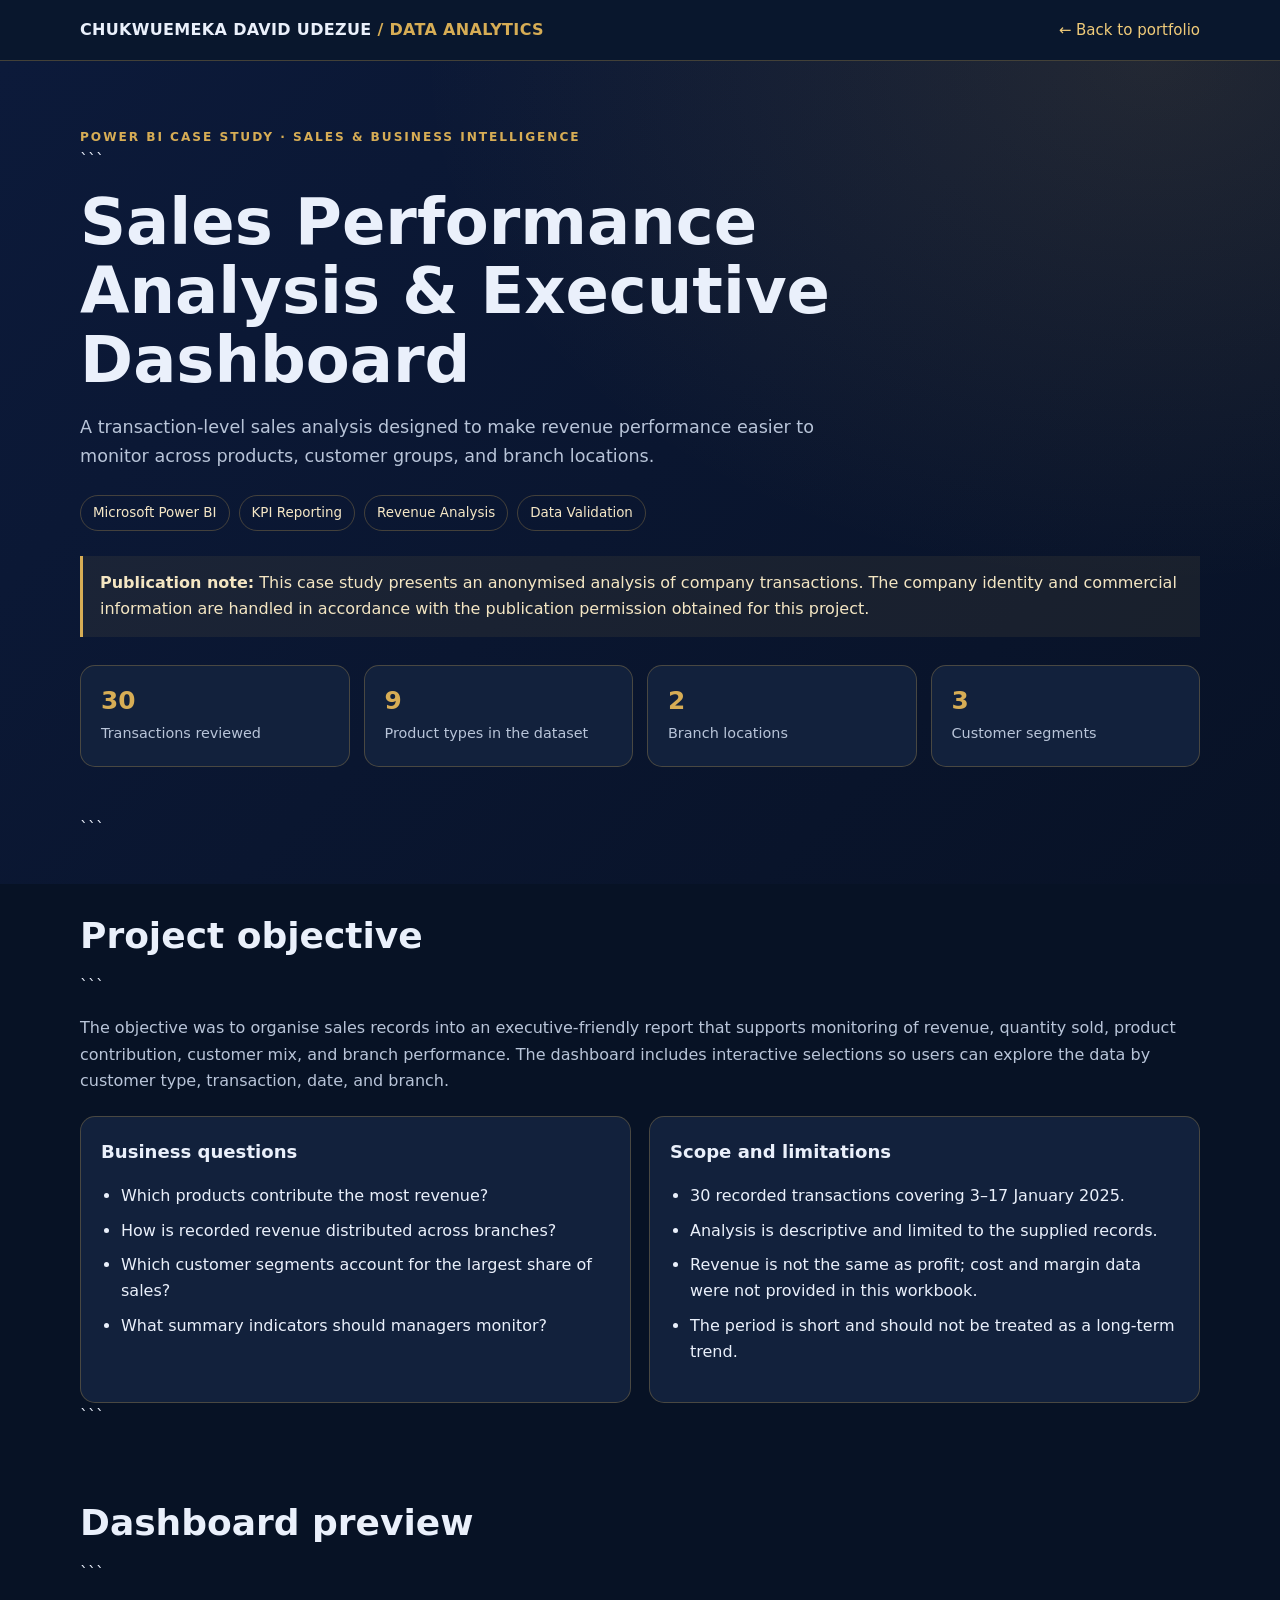
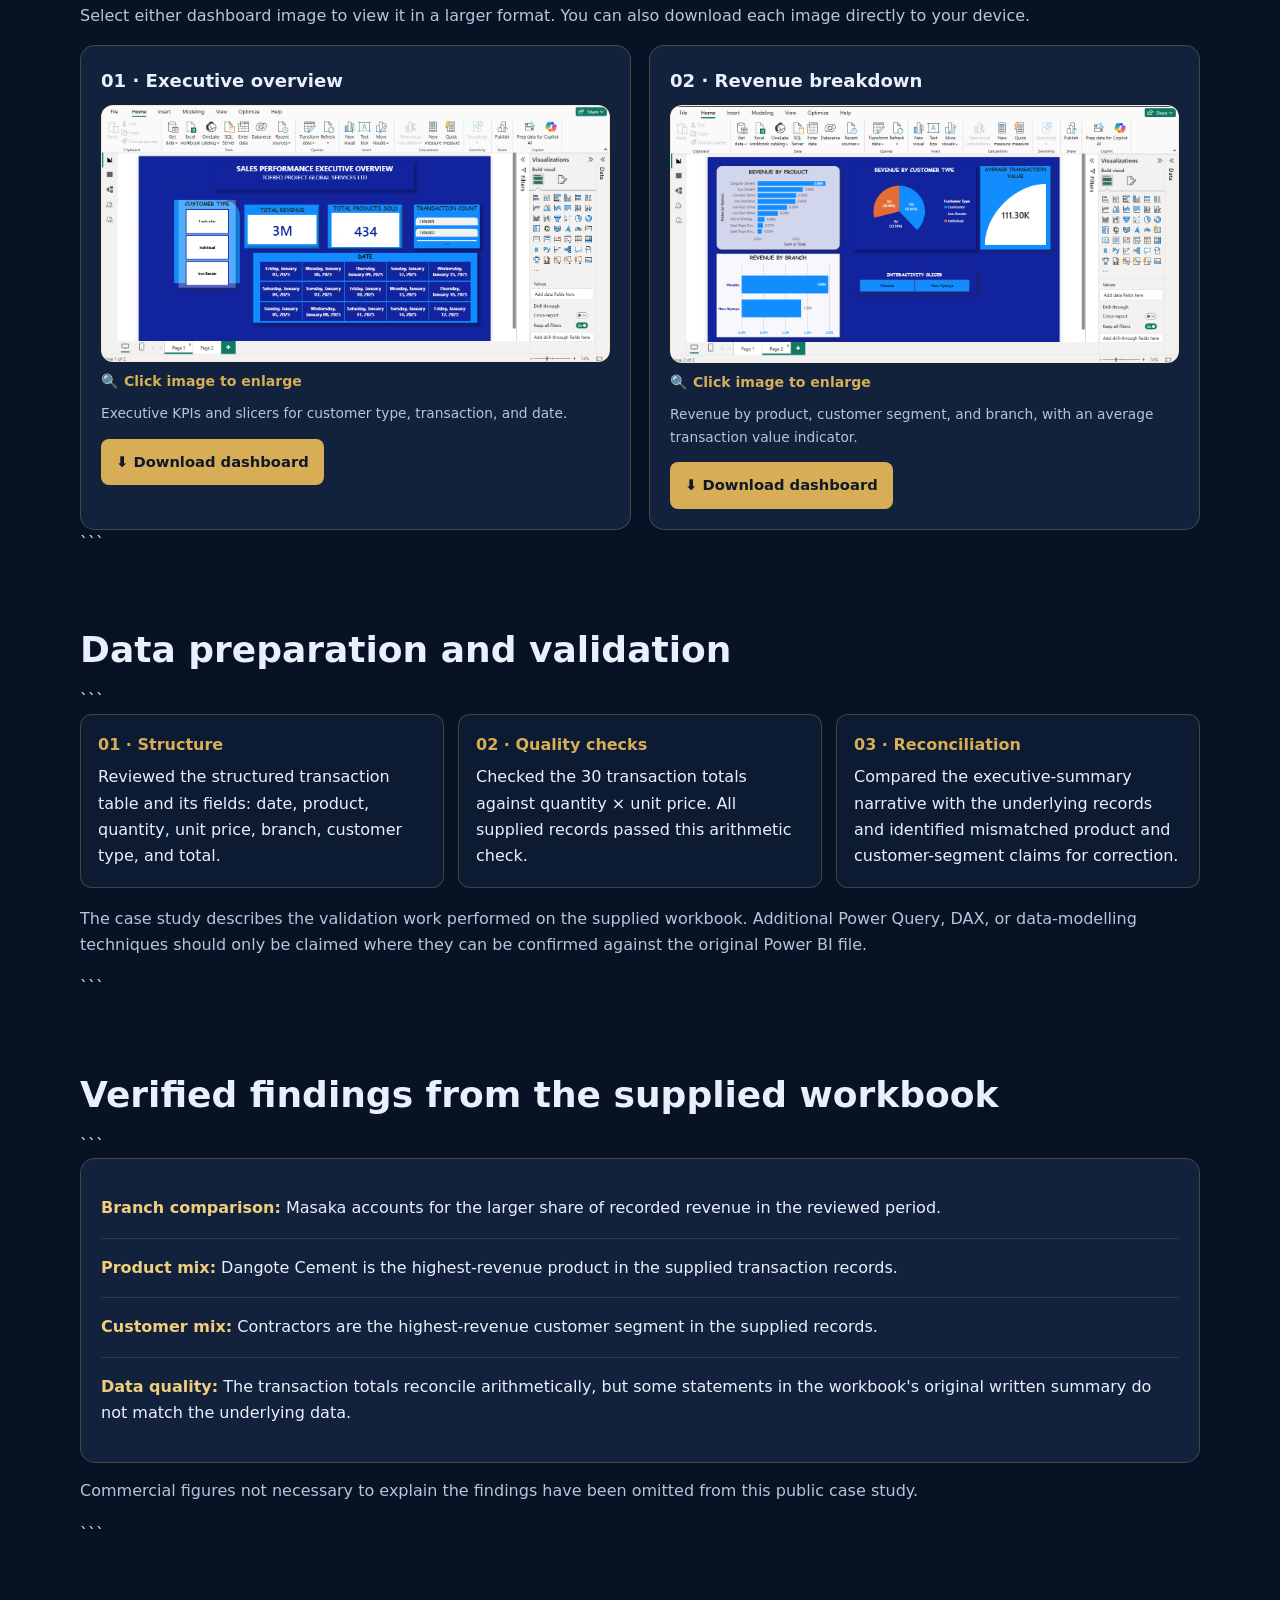
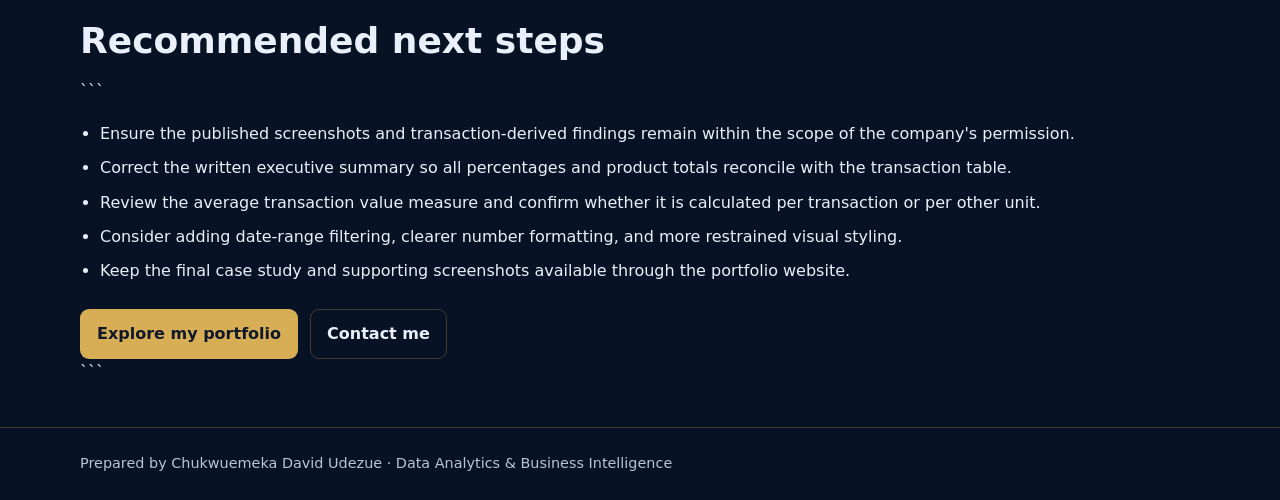
==== projects/sales-performance.html @ f8460e19 "Add dashboard zoom and download functionality" ====
<!doctype html>

<html lang="en">
<head>
<meta charset="utf-8">
<meta name="viewport" content="width=device-width, initial-scale=1">
<meta name="description" content="A Power BI sales performance analysis case study covering revenue, product mix, branch performance, customer segments, and data validation.">
<title>Sales Performance Analysis | Chukwuemeka David Udezue</title>

<style>
:root {
  --navy: #0c1a3a;
  --navy2: #12264b;
  --brown: #602702;
  --gold: #d7ad55;
  --ink: #eaf0fb;
  --muted: #b8c4d8;
  --panel: #12213c;
  --line: rgba(215,173,85,.28);
  --page: #071225;
}

* {
  box-sizing: border-box;
}

html {
  scroll-behavior: smooth;
}

body {
  margin: 0;
  background: var(--page);
  color: var(--ink);
  font: 16px/1.65 system-ui,-apple-system,Segoe UI,Roboto,Arial,sans-serif;
}

body.lightbox-open {
  overflow: hidden;
}

a {
  color: #f0cb79;
}

a:focus-visible,
button:focus-visible {
  outline: 3px solid #f0cb79;
  outline-offset: 3px;
}

button {
  font: inherit;
}

.wrap {
  width: min(1120px,92%);
  margin: auto;
}

.topbar {
  border-bottom: 1px solid var(--line);
  background: #09172d;
}

.topbar .wrap {
  display: flex;
  justify-content: space-between;
  align-items: center;
  gap: 18px;
  padding: 17px 0;
}

.brand {
  font-weight: 800;
  letter-spacing: .02em;
}

.back {
  font-size: .94rem;
  text-decoration: none;
}

.hero {
  padding: 66px 0 42px;
  background:
    radial-gradient(ellipse at 90% 0%,rgba(215,173,85,.12),transparent 45%),
    linear-gradient(135deg,#0c1a3a,#081226);
}

.eyebrow {
  text-transform: uppercase;
  letter-spacing: .16em;
  font-size: .76rem;
  color: var(--gold);
  font-weight: 800;
}

.hero h1 {
  font-size: clamp(2.1rem,5vw,4.1rem);
  line-height: 1.08;
  max-width: 850px;
  margin: 14px 0;
}

.lead {
  max-width: 790px;
  color: var(--muted);
  font-size: 1.1rem;
}

.tags {
  display: flex;
  flex-wrap: wrap;
  gap: 9px;
  margin: 24px 0;
}

.tag {
  border: 1px solid var(--line);
  border-radius: 999px;
  padding: 6px 12px;
  color: #f5e7c6;
  font-size: .84rem;
}

.notice {
  margin-top: 25px;
  padding: 14px 17px;
  border-left: 3px solid var(--gold);
  background: rgba(215,173,85,.08);
  color: #f4e6c3;
}

.metrics {
  display: grid;
  grid-template-columns: repeat(4,minmax(0,1fr));
  gap: 14px;
  margin: 28px 0 48px;
}

.metric,
.panel {
  background: var(--panel);
  border: 1px solid var(--line);
  border-radius: 15px;
  padding: 20px;
}

.metric strong {
  display: block;
  font-size: 1.55rem;
  color: var(--gold);
  line-height: 1.2;
}

.metric span {
  display: block;
  color: var(--muted);
  font-size: .9rem;
  margin-top: 7px;
}

section {
  padding: 30px 0 42px;
}

h2 {
  font-size: clamp(1.55rem,3vw,2.25rem);
  line-height: 1.2;
  margin: 0 0 16px;
}

h3 {
  margin: 0 0 9px;
  font-size: 1.13rem;
}

.muted {
  color: var(--muted);
}

.grid2 {
  display: grid;
  grid-template-columns: 1fr 1fr;
  gap: 18px;
}

.bullet {
  padding-left: 20px;
}

.bullet li {
  margin: 8px 0;
}

.shot {
  width: 100%;
  height: auto;
  display: block;
  border-radius: 12px;
  border: 1px solid var(--line);
  background: #fff;
}

.caption {
  font-size: .86rem;
  color: var(--muted);
  margin: 9px 0 0;
}

.finding {
  padding: 16px 0;
  border-bottom: 1px solid rgba(255,255,255,.1);
}

.finding:last-child {
  border-bottom: 0;
}

.finding strong {
  color: #f1ce7b;
}

.process {
  display: grid;
  grid-template-columns: repeat(3,1fr);
  gap: 14px;
}

.step {
  padding: 17px;
  border: 1px solid var(--line);
  border-radius: 12px;
  background: rgba(18,33,60,.6);
}

.step b {
  color: var(--gold);
  display: block;
  margin-bottom: 6px;
}

footer {
  border-top: 1px solid var(--line);
  padding: 24px 0;
  color: var(--muted);
  font-size: .9rem;
}

.actions {
  display: flex;
  flex-wrap: wrap;
  gap: 12px;
  margin-top: 24px;
}

.btn {
  display: inline-block;
  border-radius: 9px;
  padding: 11px 16px;
  text-decoration: none;
  font-weight: 750;
  background: var(--gold);
  color: #10192a;
  border: 1px solid transparent;
  cursor: pointer;
}

.btn.secondary {
  background: transparent;
  border: 1px solid var(--line);
  color: var(--ink);
}

/* Dashboard image interaction */
.image-open {
  display: block;
  position: relative;
  width: 100%;
  padding: 0;
  margin: 0;
  border: 0;
  border-radius: 12px;
  background: transparent;
  cursor: zoom-in;
  text-align: left;
}

.image-open .shot {
  transition: transform .2s ease, border-color .2s ease;
}

.image-open:hover .shot {
  border-color: var(--gold);
}

.zoom-hint {
  display: block;
  margin-top: 8px;
  color: var(--gold);
  font-size: .88rem;
  font-weight: 700;
}

.image-actions {
  display: flex;
  flex-wrap: wrap;
  gap: 10px;
  margin-top: 14px;
}

.download-btn {
  display: inline-flex;
  align-items: center;
  justify-content: center;
  gap: 8px;
  padding: 10px 14px;
  border-radius: 8px;
  background: var(--gold);
  color: #10192a;
  text-decoration: none;
  font-weight: 750;
  font-size: .92rem;
  border: 1px solid transparent;
}

.download-btn:hover,
.btn:hover {
  filter: brightness(1.08);
}

.download-btn.secondary {
  background: transparent;
  color: var(--ink);
  border-color: var(--line);
}

/* Enlarged image viewer */
.lightbox {
  display: none;
  position: fixed;
  inset: 0;
  z-index: 9999;
  padding: 24px;
  background: rgba(2,7,18,.96);
  align-items: center;
  justify-content: center;
}

.lightbox.is-open {
  display: flex;
}

.lightbox-content {
  display: flex;
  flex-direction: column;
  align-items: center;
  gap: 14px;
  width: 100%;
  height: 100%;
  min-height: 0;
}

.lightbox-toolbar {
  display: flex;
  justify-content: space-between;
  align-items: center;
  gap: 12px;
  width: min(1200px,100%);
  flex-wrap: wrap;
}

.lightbox-title {
  color: var(--ink);
  font-size: .95rem;
  font-weight: 700;
}

.lightbox-controls {
  display: flex;
  flex-wrap: wrap;
  gap: 10px;
}

.lightbox-close {
  display: inline-flex;
  align-items: center;
  justify-content: center;
  min-width: 44px;
  min-height: 44px;
  padding: 8px 14px;
  border: 1px solid rgba(255,255,255,.3);
  border-radius: 8px;
  background: #182644;
  color: #fff;
  font-size: 1rem;
  font-weight: 750;
  cursor: pointer;
}

.lightbox-image-wrap {
  flex: 1;
  display: flex;
  align-items: center;
  justify-content: center;
  width: 100%;
  min-height: 0;
  overflow: auto;
}

.lightbox-image {
  display: block;
  max-width: 100%;
  max-height: 100%;
  width: auto;
  height: auto;
  object-fit: contain;
  border-radius: 5px;
  background: #fff;
}

.lightbox-note {
  color: var(--muted);
  font-size: .84rem;
  text-align: center;
  margin: 0;
}

@media(max-width:760px) {
  .metrics {
    grid-template-columns: repeat(2,minmax(0,1fr));
  }

  .grid2,
  .process {
    grid-template-columns: 1fr;
  }

  .hero {
    padding-top: 45px;
  }

  .topbar .wrap {
    align-items: flex-start;
    flex-direction: column;
  }

  .lightbox {
    padding: 12px;
  }

  .lightbox-toolbar {
    align-items: flex-start;
  }

  .lightbox-image {
    max-width: 100%;
    max-height: 100%;
  }
}

@media(max-width:380px) {
  .metrics {
    grid-template-columns: 1fr;
  }

  .image-actions,
  .lightbox-controls {
    width: 100%;
  }

  .download-btn {
    flex: 1;
  }
}
</style>

</head>

<body>

<header class="topbar">
  <div class="wrap">
    <div class="brand">
      CHUKWUEMEKA DAVID UDEZUE
      <span style="color:var(--gold)">/ DATA ANALYTICS</span>
    </div>
    <a class="back" href="../index.html">← Back to portfolio</a>
  </div>
</header>

<main>

<section class="hero">
  <div class="wrap">
    <div class="eyebrow">Power BI Case Study · Sales &amp; Business Intelligence</div>

```
<h1>Sales Performance Analysis &amp; Executive Dashboard</h1>

<p class="lead">
  A transaction-level sales analysis designed to make revenue performance
  easier to monitor across products, customer groups, and branch locations.
</p>

<div class="tags">
  <span class="tag">Microsoft Power BI</span>
  <span class="tag">KPI Reporting</span>
  <span class="tag">Revenue Analysis</span>
  <span class="tag">Data Validation</span>
</div>

<div class="notice">
  <strong>Publication note:</strong> This case study presents an anonymised
  analysis of company transactions. The company identity and commercial
  information are handled in accordance with the publication permission
  obtained for this project.
</div>

<div class="metrics">
  <div class="metric">
    <strong>30</strong>
    <span>Transactions reviewed</span>
  </div>
  <div class="metric">
    <strong>9</strong>
    <span>Product types in the dataset</span>
  </div>
  <div class="metric">
    <strong>2</strong>
    <span>Branch locations</span>
  </div>
  <div class="metric">
    <strong>3</strong>
    <span>Customer segments</span>
  </div>
</div>
```

  </div>
</section>

<section>
  <div class="wrap">
    <h2>Project objective</h2>

```
<p class="muted">
  The objective was to organise sales records into an executive-friendly
  report that supports monitoring of revenue, quantity sold, product
  contribution, customer mix, and branch performance. The dashboard
  includes interactive selections so users can explore the data by
  customer type, transaction, date, and branch.
</p>

<div class="grid2" style="margin-top:22px">
  <article class="panel">
    <h3>Business questions</h3>
    <ul class="bullet">
      <li>Which products contribute the most revenue?</li>
      <li>How is recorded revenue distributed across branches?</li>
      <li>Which customer segments account for the largest share of sales?</li>
      <li>What summary indicators should managers monitor?</li>
    </ul>
  </article>

  <article class="panel">
    <h3>Scope and limitations</h3>
    <ul class="bullet">
      <li>30 recorded transactions covering 3–17 January 2025.</li>
      <li>Analysis is descriptive and limited to the supplied records.</li>
      <li>Revenue is not the same as profit; cost and margin data were not provided in this workbook.</li>
      <li>The period is short and should not be treated as a long-term trend.</li>
    </ul>
  </article>
</div>
```

  </div>
</section>

<section>
  <div class="wrap">
    <h2>Dashboard preview</h2>

```
<p class="muted">
  Select either dashboard image to view it in a larger format.
  You can also download each image directly to your device.
</p>

<div class="grid2">

  <article class="panel">
    <h3>01 · Executive overview</h3>

    <button
      class="image-open"
      type="button"
      data-image="../assets/images/Tofred-Dashboard-Page1-Complete.png"
      data-title="Executive overview dashboard"
      aria-label="Enlarge the executive overview dashboard image"
      aria-haspopup="dialog"
    >
      <img
        class="shot"
        src="../assets/images/Tofred-Dashboard-Page1-Complete.png"
        alt="Sales performance executive dashboard showing key performance indicators and transaction filters"
        loading="lazy"
      >
      <span class="zoom-hint">🔍 Click image to enlarge</span>
    </button>

    <p class="caption">
      Executive KPIs and slicers for customer type, transaction, and date.
    </p>

    <div class="image-actions">
      <a
        class="download-btn"
        href="../assets/images/Tofred-Dashboard-Page1-Complete.png"
        download="Tofred-Dashboard-Page1-Complete.png"
      >⬇ Download dashboard</a>
    </div>
  </article>

  <article class="panel">
    <h3>02 · Revenue breakdown</h3>

    <button
      class="image-open"
      type="button"
      data-image="../assets/images/Tofred-Dashboard-Page2-Charts%20%281%29.png"
      data-title="Revenue breakdown dashboard"
      aria-label="Enlarge the revenue breakdown dashboard image"
      aria-haspopup="dialog"
    >
      <img
        class="shot"
        src="../assets/images/Tofred-Dashboard-Page2-Charts%20%281%29.png"
        alt="Sales revenue analysis dashboard showing product, customer segment, transaction value, and branch breakdowns"
        loading="lazy"
      >
      <span class="zoom-hint">🔍 Click image to enlarge</span>
    </button>

    <p class="caption">
      Revenue by product, customer segment, and branch, with an average
      transaction value indicator.
    </p>

    <div class="image-actions">
      <a
        class="download-btn"
        href="../assets/images/Tofred-Dashboard-Page2-Charts%20%281%29.png"
        download="Tofred-Dashboard-Page2-Charts.png"
      >⬇ Download dashboard</a>
    </div>
  </article>

</div>
```

  </div>
</section>

<section>
  <div class="wrap">
    <h2>Data preparation and validation</h2>

```
<div class="process">
  <div class="step">
    <b>01 · Structure</b>
    Reviewed the structured transaction table and its fields: date,
    product, quantity, unit price, branch, customer type, and total.
  </div>

  <div class="step">
    <b>02 · Quality checks</b>
    Checked the 30 transaction totals against quantity × unit price.
    All supplied records passed this arithmetic check.
  </div>

  <div class="step">
    <b>03 · Reconciliation</b>
    Compared the executive-summary narrative with the underlying records
    and identified mismatched product and customer-segment claims for correction.
  </div>
</div>

<p class="muted" style="margin-top:18px">
  The case study describes the validation work performed on the supplied
  workbook. Additional Power Query, DAX, or data-modelling techniques
  should only be claimed where they can be confirmed against the original
  Power BI file.
</p>
```

  </div>
</section>

<section>
  <div class="wrap">
    <h2>Verified findings from the supplied workbook</h2>

```
<div class="panel">
  <div class="finding">
    <strong>Branch comparison:</strong> Masaka accounts for the larger
    share of recorded revenue in the reviewed period.
  </div>

  <div class="finding">
    <strong>Product mix:</strong> Dangote Cement is the highest-revenue
    product in the supplied transaction records.
  </div>

  <div class="finding">
    <strong>Customer mix:</strong> Contractors are the highest-revenue
    customer segment in the supplied records.
  </div>

  <div class="finding">
    <strong>Data quality:</strong> The transaction totals reconcile
    arithmetically, but some statements in the workbook's original
    written summary do not match the underlying data.
  </div>
</div>

<p class="muted" style="margin-top:15px">
  Commercial figures not necessary to explain the findings have been
  omitted from this public case study.
</p>
```

  </div>
</section>

<section>
  <div class="wrap">
    <h2>Recommended next steps</h2>

```
<ul class="bullet">
  <li>Ensure the published screenshots and transaction-derived findings remain within the scope of the company's permission.</li>
  <li>Correct the written executive summary so all percentages and product totals reconcile with the transaction table.</li>
  <li>Review the average transaction value measure and confirm whether it is calculated per transaction or per other unit.</li>
  <li>Consider adding date-range filtering, clearer number formatting, and more restrained visual styling.</li>
  <li>Keep the final case study and supporting screenshots available through the portfolio website.</li>
</ul>

<div class="actions">
  <a class="btn" href="../index.html#portfolio-view">Explore my portfolio</a>
  <a class="btn secondary" href="../index.html#contact-view">Contact me</a>
</div>
```

  </div>
</section>

</main>

<footer>
  <div class="wrap">
    Prepared by Chukwuemeka David Udezue · Data Analytics &amp; Business Intelligence
  </div>
</footer>

<!-- Enlarged dashboard viewer -->

<div
  class="lightbox"
  id="dashboardLightbox"
  role="dialog"
  aria-modal="true"
  aria-label="Enlarged dashboard image viewer"
  aria-hidden="true"
>
  <div class="lightbox-content">

```
<div class="lightbox-toolbar">
  <span class="lightbox-title" id="lightboxTitle">Dashboard preview</span>

  <div class="lightbox-controls">
    <a
      class="download-btn"
      id="lightboxDownload"
      href="#"
      download
    >⬇ Download image</a>

    <button
      class="lightbox-close"
      id="lightboxClose"
      type="button"
      aria-label="Close enlarged image"
    >✕ Close</button>
  </div>
</div>

<div class="lightbox-image-wrap">
  <img
    class="lightbox-image"
    id="lightboxImage"
    src=""
    alt=""
  >
</div>

<p class="lightbox-note">
  Press Esc or select Close to return to the project page.
</p>
```

  </div>
</div>

<script>
(function () {
  const lightbox = document.getElementById("dashboardLightbox");
  const lightboxImage = document.getElementById("lightboxImage");
  const lightboxTitle = document.getElementById("lightboxTitle");
  const lightboxDownload = document.getElementById("lightboxDownload");
  const closeButton = document.getElementById("lightboxClose");
  const imageButtons = document.querySelectorAll(".image-open");

  let previouslyFocusedElement = null;

  function openLightbox(button) {
    const imagePath = button.dataset.image;
    const imageTitle = button.dataset.title;
    const previewImage = button.querySelector("img");

    previouslyFocusedElement = document.activeElement;

    lightboxImage.src = imagePath;
    lightboxImage.alt = previewImage ? previewImage.alt : imageTitle;
    lightboxTitle.textContent = imageTitle;

    lightboxDownload.href = imagePath;

    if (imagePath.includes("Page1-Complete")) {
      lightboxDownload.download = "Tofred-Dashboard-Page1-Complete.png";
    } else {
      lightboxDownload.download = "Tofred-Dashboard-Page2-Charts.png";
    }

    lightbox.classList.add("is-open");
    lightbox.setAttribute("aria-hidden", "false");
    document.body.classList.add("lightbox-open");

    closeButton.focus();
  }

  function closeLightbox() {
    lightbox.classList.remove("is-open");
    lightbox.setAttribute("aria-hidden", "true");
    document.body.classList.remove("lightbox-open");

    lightboxImage.src = "";
    lightboxImage.alt = "";

    if (previouslyFocusedElement) {
      previouslyFocusedElement.focus();
    }
  }

  imageButtons.forEach(function (button) {
    button.addEventListener("click", function () {
      openLightbox(button);
    });
  });

  closeButton.addEventListener("click", closeLightbox);

  lightbox.addEventListener("click", function (event) {
    if (event.target === lightbox) {
      closeLightbox();
    }
  });

  document.addEventListener("keydown", function (event) {
    if (
      event.key === "Escape" &&
      lightbox.classList.contains("is-open")
    ) {
      closeLightbox();
    }
  });
})();
</script>

</body>
</html>
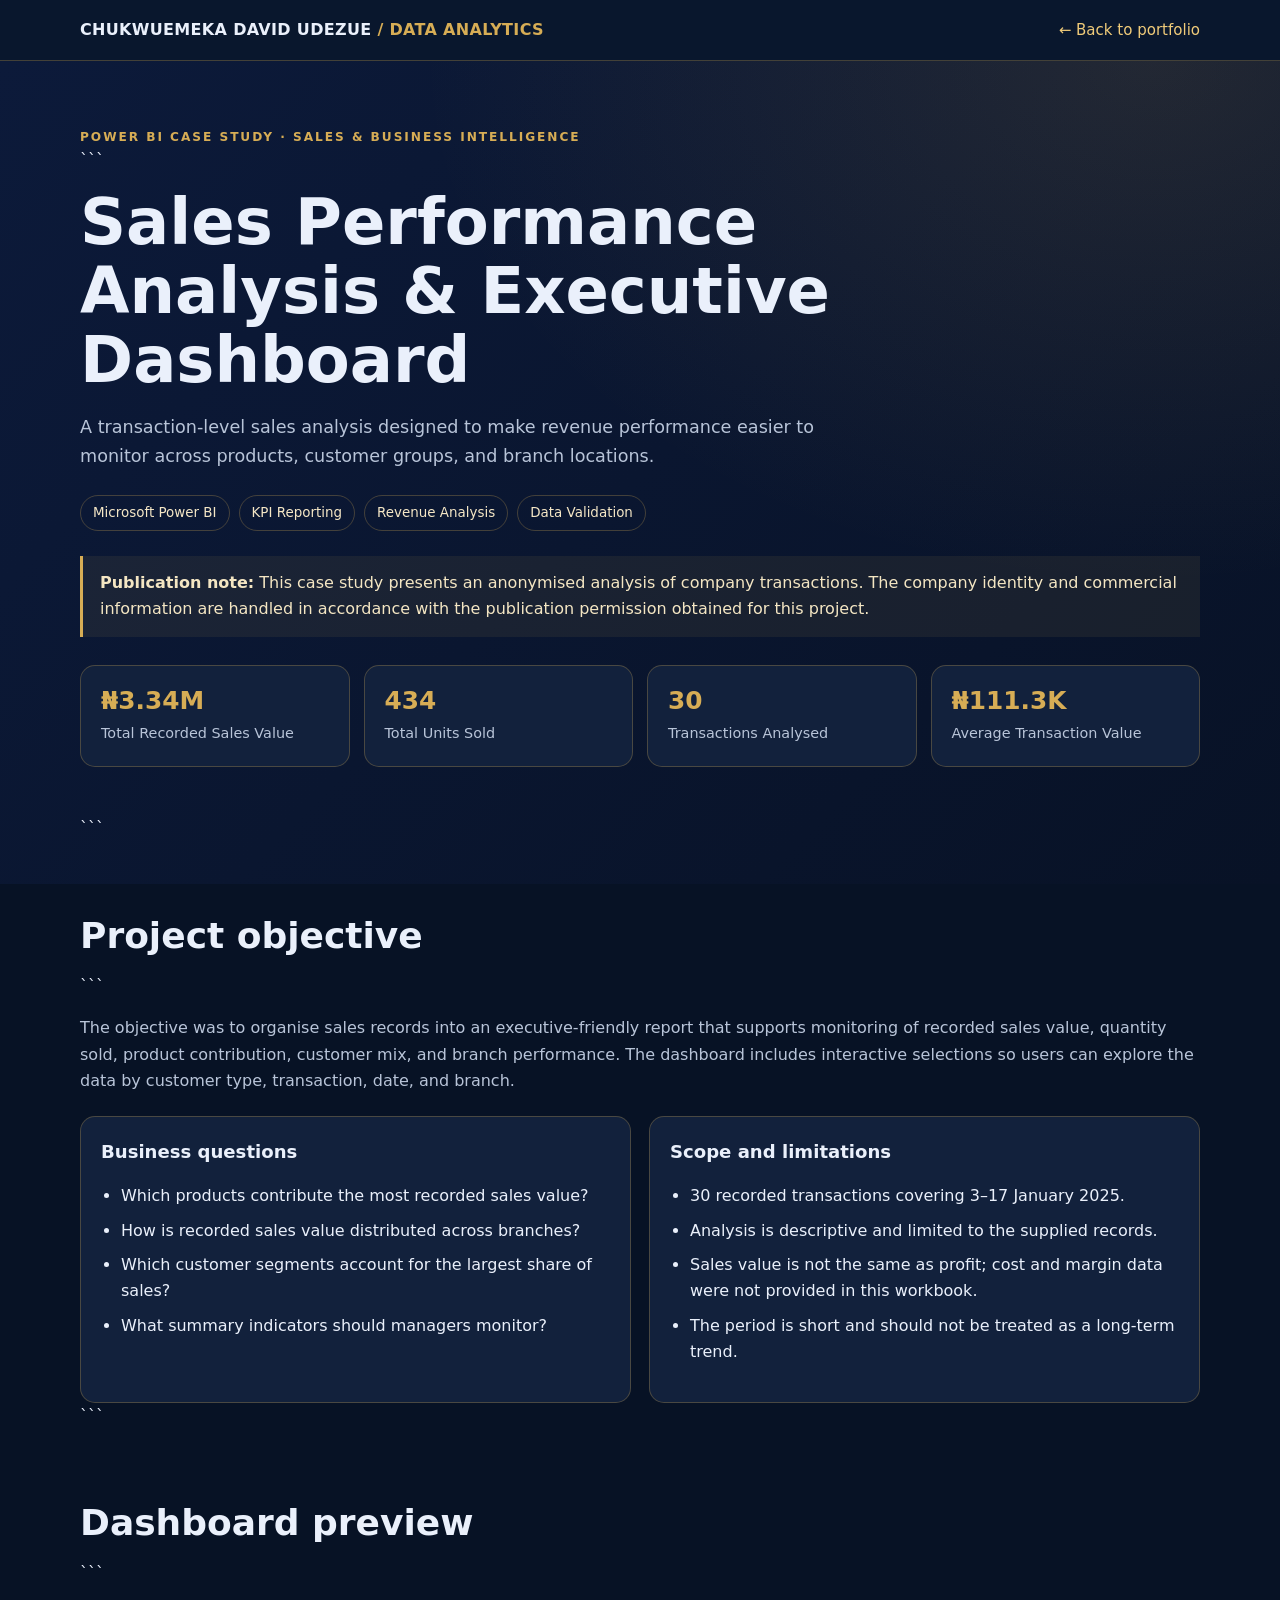
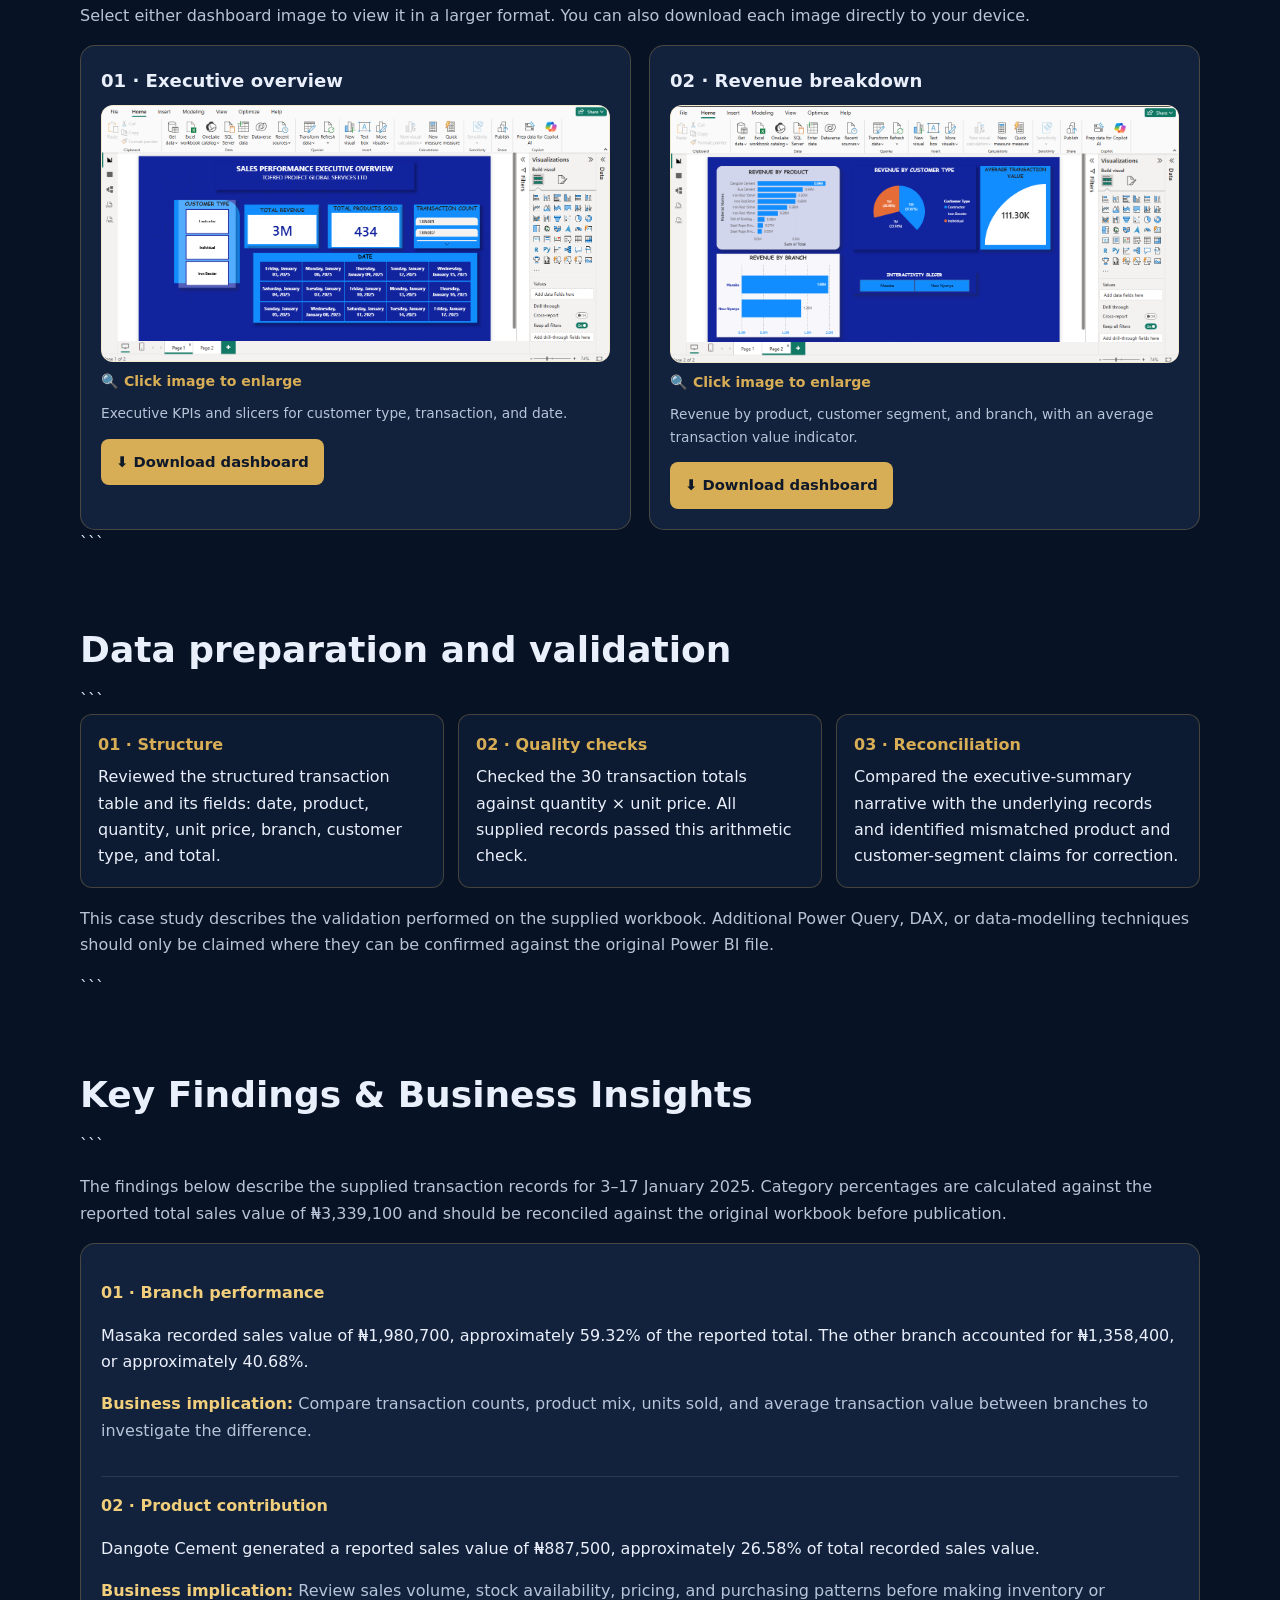
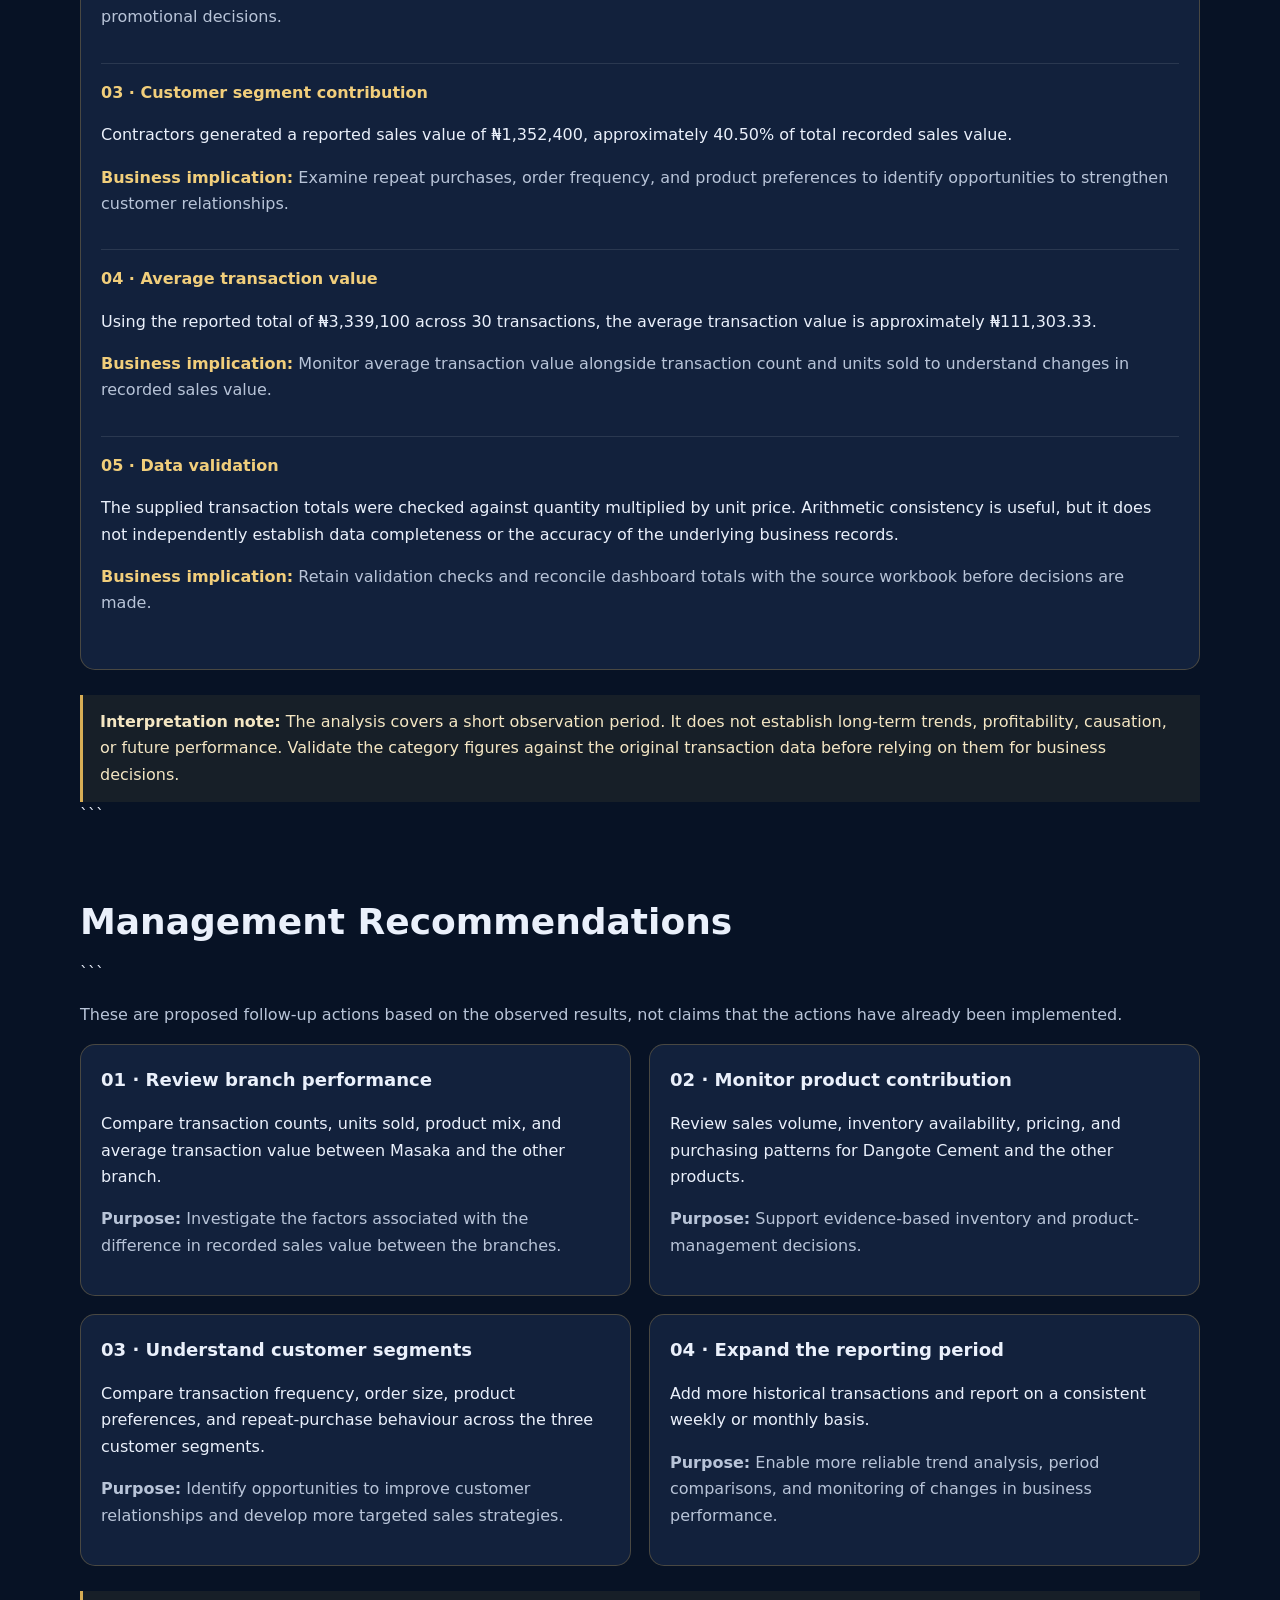
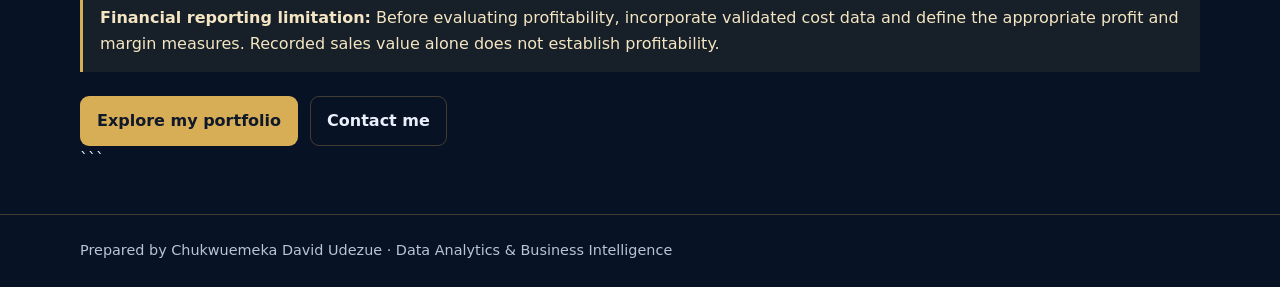
==== commit d63318d9: "Improve sales analytics case study" ====
--- a/projects/sales-performance.html
+++ b/projects/sales-performance.html
@@ -20,13 +20,9 @@
   --page: #071225;
 }
 
-* {
-  box-sizing: border-box;
-}
-
-html {
-  scroll-behavior: smooth;
-}
+* { box-sizing: border-box; }
+
+html { scroll-behavior: smooth; }
 
 body {
   margin: 0;
@@ -35,13 +31,9 @@
   font: 16px/1.65 system-ui,-apple-system,Segoe UI,Roboto,Arial,sans-serif;
 }
 
-body.lightbox-open {
-  overflow: hidden;
-}
-
-a {
-  color: #f0cb79;
-}
+body.lightbox-open { overflow: hidden; }
+
+a { color: #f0cb79; }
 
 a:focus-visible,
 button:focus-visible {
@@ -49,9 +41,7 @@
   outline-offset: 3px;
 }
 
-button {
-  font: inherit;
-}
+button { font: inherit; }
 
 .wrap {
   width: min(1120px,92%);
@@ -161,9 +151,7 @@
   margin-top: 7px;
 }
 
-section {
-  padding: 30px 0 42px;
-}
+section { padding: 30px 0 42px; }
 
 h2 {
   font-size: clamp(1.55rem,3vw,2.25rem);
@@ -176,9 +164,7 @@
   font-size: 1.13rem;
 }
 
-.muted {
-  color: var(--muted);
-}
+.muted { color: var(--muted); }
 
 .grid2 {
   display: grid;
@@ -186,13 +172,9 @@
   gap: 18px;
 }
 
-.bullet {
-  padding-left: 20px;
-}
-
-.bullet li {
-  margin: 8px 0;
-}
+.bullet { padding-left: 20px; }
+
+.bullet li { margin: 8px 0; }
 
 .shot {
   width: 100%;
@@ -214,13 +196,9 @@
   border-bottom: 1px solid rgba(255,255,255,.1);
 }
 
-.finding:last-child {
-  border-bottom: 0;
-}
-
-.finding strong {
-  color: #f1ce7b;
-}
+.finding:last-child { border-bottom: 0; }
+
+.finding strong { color: #f1ce7b; }
 
 .process {
   display: grid;
@@ -291,9 +269,7 @@
   transition: transform .2s ease, border-color .2s ease;
 }
 
-.image-open:hover .shot {
-  border-color: var(--gold);
-}
+.image-open:hover .shot { border-color: var(--gold); }
 
 .zoom-hint {
   display: block;
@@ -326,9 +302,7 @@
 }
 
 .download-btn:hover,
-.btn:hover {
-  filter: brightness(1.08);
-}
+.btn:hover { filter: brightness(1.08); }
 
 .download-btn.secondary {
   background: transparent;
@@ -348,9 +322,7 @@
   justify-content: center;
 }
 
-.lightbox.is-open {
-  display: flex;
-}
+.lightbox.is-open { display: flex; }
 
 .lightbox-content {
   display: flex;
@@ -428,31 +400,21 @@
 }
 
 @media(max-width:760px) {
-  .metrics {
-    grid-template-columns: repeat(2,minmax(0,1fr));
-  }
+  .metrics { grid-template-columns: repeat(2,minmax(0,1fr)); }
 
   .grid2,
-  .process {
-    grid-template-columns: 1fr;
-  }
-
-  .hero {
-    padding-top: 45px;
-  }
+  .process { grid-template-columns: 1fr; }
+
+  .hero { padding-top: 45px; }
 
   .topbar .wrap {
     align-items: flex-start;
     flex-direction: column;
   }
 
-  .lightbox {
-    padding: 12px;
-  }
-
-  .lightbox-toolbar {
-    align-items: flex-start;
-  }
+  .lightbox { padding: 12px; }
+
+  .lightbox-toolbar { align-items: flex-start; }
 
   .lightbox-image {
     max-width: 100%;
@@ -461,18 +423,12 @@
 }
 
 @media(max-width:380px) {
-  .metrics {
-    grid-template-columns: 1fr;
-  }
+  .metrics { grid-template-columns: 1fr; }
 
   .image-actions,
-  .lightbox-controls {
-    width: 100%;
-  }
-
-  .download-btn {
-    flex: 1;
-  }
+  .lightbox-controls { width: 100%; }
+
+  .download-btn { flex: 1; }
 }
 </style>
 
@@ -520,20 +476,20 @@
 
 <div class="metrics">
   <div class="metric">
+    <strong>₦3.34M</strong>
+    <span>Total Recorded Sales Value</span>
+  </div>
+  <div class="metric">
+    <strong>434</strong>
+    <span>Total Units Sold</span>
+  </div>
+  <div class="metric">
     <strong>30</strong>
-    <span>Transactions reviewed</span>
+    <span>Transactions Analysed</span>
   </div>
   <div class="metric">
-    <strong>9</strong>
-    <span>Product types in the dataset</span>
-  </div>
-  <div class="metric">
-    <strong>2</strong>
-    <span>Branch locations</span>
-  </div>
-  <div class="metric">
-    <strong>3</strong>
-    <span>Customer segments</span>
+    <strong>₦111.3K</strong>
+    <span>Average Transaction Value</span>
   </div>
 </div>
 ```
@@ -548,8 +504,8 @@
 ```
 <p class="muted">
   The objective was to organise sales records into an executive-friendly
-  report that supports monitoring of revenue, quantity sold, product
-  contribution, customer mix, and branch performance. The dashboard
+  report that supports monitoring of recorded sales value, quantity sold,
+  product contribution, customer mix, and branch performance. The dashboard
   includes interactive selections so users can explore the data by
   customer type, transaction, date, and branch.
 </p>
@@ -558,8 +514,8 @@
   <article class="panel">
     <h3>Business questions</h3>
     <ul class="bullet">
-      <li>Which products contribute the most revenue?</li>
-      <li>How is recorded revenue distributed across branches?</li>
+      <li>Which products contribute the most recorded sales value?</li>
+      <li>How is recorded sales value distributed across branches?</li>
       <li>Which customer segments account for the largest share of sales?</li>
       <li>What summary indicators should managers monitor?</li>
     </ul>
@@ -570,7 +526,7 @@
     <ul class="bullet">
       <li>30 recorded transactions covering 3–17 January 2025.</li>
       <li>Analysis is descriptive and limited to the supplied records.</li>
-      <li>Revenue is not the same as profit; cost and margin data were not provided in this workbook.</li>
+      <li>Sales value is not the same as profit; cost and margin data were not provided in this workbook.</li>
       <li>The period is short and should not be treated as a long-term trend.</li>
     </ul>
   </article>
@@ -691,7 +647,7 @@
 </div>
 
 <p class="muted" style="margin-top:18px">
-  The case study describes the validation work performed on the supplied
+  This case study describes the validation performed on the supplied
   workbook. Additional Power Query, DAX, or data-modelling techniques
   should only be claimed where they can be confirmed against the original
   Power BI file.
@@ -703,36 +659,95 @@
 
 <section>
   <div class="wrap">
-    <h2>Verified findings from the supplied workbook</h2>
-
-```
+    <h2>Key Findings &amp; Business Insights</h2>
+
+```
+<p class="muted">
+  The findings below describe the supplied transaction records for
+  3–17 January 2025. Category percentages are calculated against the
+  reported total sales value of ₦3,339,100 and should be reconciled
+  against the original workbook before publication.
+</p>
+
 <div class="panel">
+
   <div class="finding">
-    <strong>Branch comparison:</strong> Masaka accounts for the larger
-    share of recorded revenue in the reviewed period.
+    <strong>01 · Branch performance</strong>
+    <p>
+      Masaka recorded sales value of ₦1,980,700, approximately 59.32%
+      of the reported total. The other branch accounted for ₦1,358,400,
+      or approximately 40.68%.
+    </p>
+    <p class="muted">
+      <strong>Business implication:</strong>
+      Compare transaction counts, product mix, units sold, and average
+      transaction value between branches to investigate the difference.
+    </p>
   </div>
 
   <div class="finding">
-    <strong>Product mix:</strong> Dangote Cement is the highest-revenue
-    product in the supplied transaction records.
+    <strong>02 · Product contribution</strong>
+    <p>
+      Dangote Cement generated a reported sales value of ₦887,500,
+      approximately 26.58% of total recorded sales value.
+    </p>
+    <p class="muted">
+      <strong>Business implication:</strong>
+      Review sales volume, stock availability, pricing, and purchasing
+      patterns before making inventory or promotional decisions.
+    </p>
   </div>
 
   <div class="finding">
-    <strong>Customer mix:</strong> Contractors are the highest-revenue
-    customer segment in the supplied records.
+    <strong>03 · Customer segment contribution</strong>
+    <p>
+      Contractors generated a reported sales value of ₦1,352,400,
+      approximately 40.50% of total recorded sales value.
+    </p>
+    <p class="muted">
+      <strong>Business implication:</strong>
+      Examine repeat purchases, order frequency, and product preferences
+      to identify opportunities to strengthen customer relationships.
+    </p>
   </div>
 
   <div class="finding">
-    <strong>Data quality:</strong> The transaction totals reconcile
-    arithmetically, but some statements in the workbook's original
-    written summary do not match the underlying data.
-  </div>
-</div>
-
-<p class="muted" style="margin-top:15px">
-  Commercial figures not necessary to explain the findings have been
-  omitted from this public case study.
-</p>
+    <strong>04 · Average transaction value</strong>
+    <p>
+      Using the reported total of ₦3,339,100 across 30 transactions,
+      the average transaction value is approximately ₦111,303.33.
+    </p>
+    <p class="muted">
+      <strong>Business implication:</strong>
+      Monitor average transaction value alongside transaction count
+      and units sold to understand changes in recorded sales value.
+    </p>
+  </div>
+
+  <div class="finding">
+    <strong>05 · Data validation</strong>
+    <p>
+      The supplied transaction totals were checked against quantity
+      multiplied by unit price. Arithmetic consistency is useful,
+      but it does not independently establish data completeness or
+      the accuracy of the underlying business records.
+    </p>
+    <p class="muted">
+      <strong>Business implication:</strong>
+      Retain validation checks and reconcile dashboard totals with
+      the source workbook before decisions are made.
+    </p>
+  </div>
+
+</div>
+
+<div class="notice">
+  <strong>Interpretation note:</strong>
+  The analysis covers a short observation period. It does not establish
+  long-term trends, profitability, causation, or future performance.
+  Validate the category figures against the original transaction data
+  before relying on them for business decisions.
+</div>
 ```
 
   </div>
@@ -740,16 +755,75 @@
 
 <section>
   <div class="wrap">
-    <h2>Recommended next steps</h2>
-
-```
-<ul class="bullet">
-  <li>Ensure the published screenshots and transaction-derived findings remain within the scope of the company's permission.</li>
-  <li>Correct the written executive summary so all percentages and product totals reconcile with the transaction table.</li>
-  <li>Review the average transaction value measure and confirm whether it is calculated per transaction or per other unit.</li>
-  <li>Consider adding date-range filtering, clearer number formatting, and more restrained visual styling.</li>
-  <li>Keep the final case study and supporting screenshots available through the portfolio website.</li>
-</ul>
+    <h2>Management Recommendations</h2>
+
+```
+<p class="muted">
+  These are proposed follow-up actions based on the observed results,
+  not claims that the actions have already been implemented.
+</p>
+
+<div class="grid2">
+
+  <article class="panel">
+    <h3>01 · Review branch performance</h3>
+    <p>
+      Compare transaction counts, units sold, product mix, and average
+      transaction value between Masaka and the other branch.
+    </p>
+    <p class="muted">
+      <strong>Purpose:</strong>
+      Investigate the factors associated with the difference in recorded
+      sales value between the branches.
+    </p>
+  </article>
+
+  <article class="panel">
+    <h3>02 · Monitor product contribution</h3>
+    <p>
+      Review sales volume, inventory availability, pricing, and purchasing
+      patterns for Dangote Cement and the other products.
+    </p>
+    <p class="muted">
+      <strong>Purpose:</strong>
+      Support evidence-based inventory and product-management decisions.
+    </p>
+  </article>
+
+  <article class="panel">
+    <h3>03 · Understand customer segments</h3>
+    <p>
+      Compare transaction frequency, order size, product preferences,
+      and repeat-purchase behaviour across the three customer segments.
+    </p>
+    <p class="muted">
+      <strong>Purpose:</strong>
+      Identify opportunities to improve customer relationships and
+      develop more targeted sales strategies.
+    </p>
+  </article>
+
+  <article class="panel">
+    <h3>04 · Expand the reporting period</h3>
+    <p>
+      Add more historical transactions and report on a consistent
+      weekly or monthly basis.
+    </p>
+    <p class="muted">
+      <strong>Purpose:</strong>
+      Enable more reliable trend analysis, period comparisons, and
+      monitoring of changes in business performance.
+    </p>
+  </article>
+
+</div>
+
+<div class="notice">
+  <strong>Financial reporting limitation:</strong>
+  Before evaluating profitability, incorporate validated cost data and
+  define the appropriate profit and margin measures. Recorded sales
+  value alone does not establish profitability.
+</div>
 
 <div class="actions">
   <a class="btn" href="../index.html#portfolio-view">Explore my portfolio</a>
@@ -839,7 +913,6 @@
     lightboxImage.src = imagePath;
     lightboxImage.alt = previewImage ? previewImage.alt : imageTitle;
     lightboxTitle.textContent = imageTitle;
-
     lightboxDownload.href = imagePath;
 
     if (imagePath.includes("Page1-Complete")) {
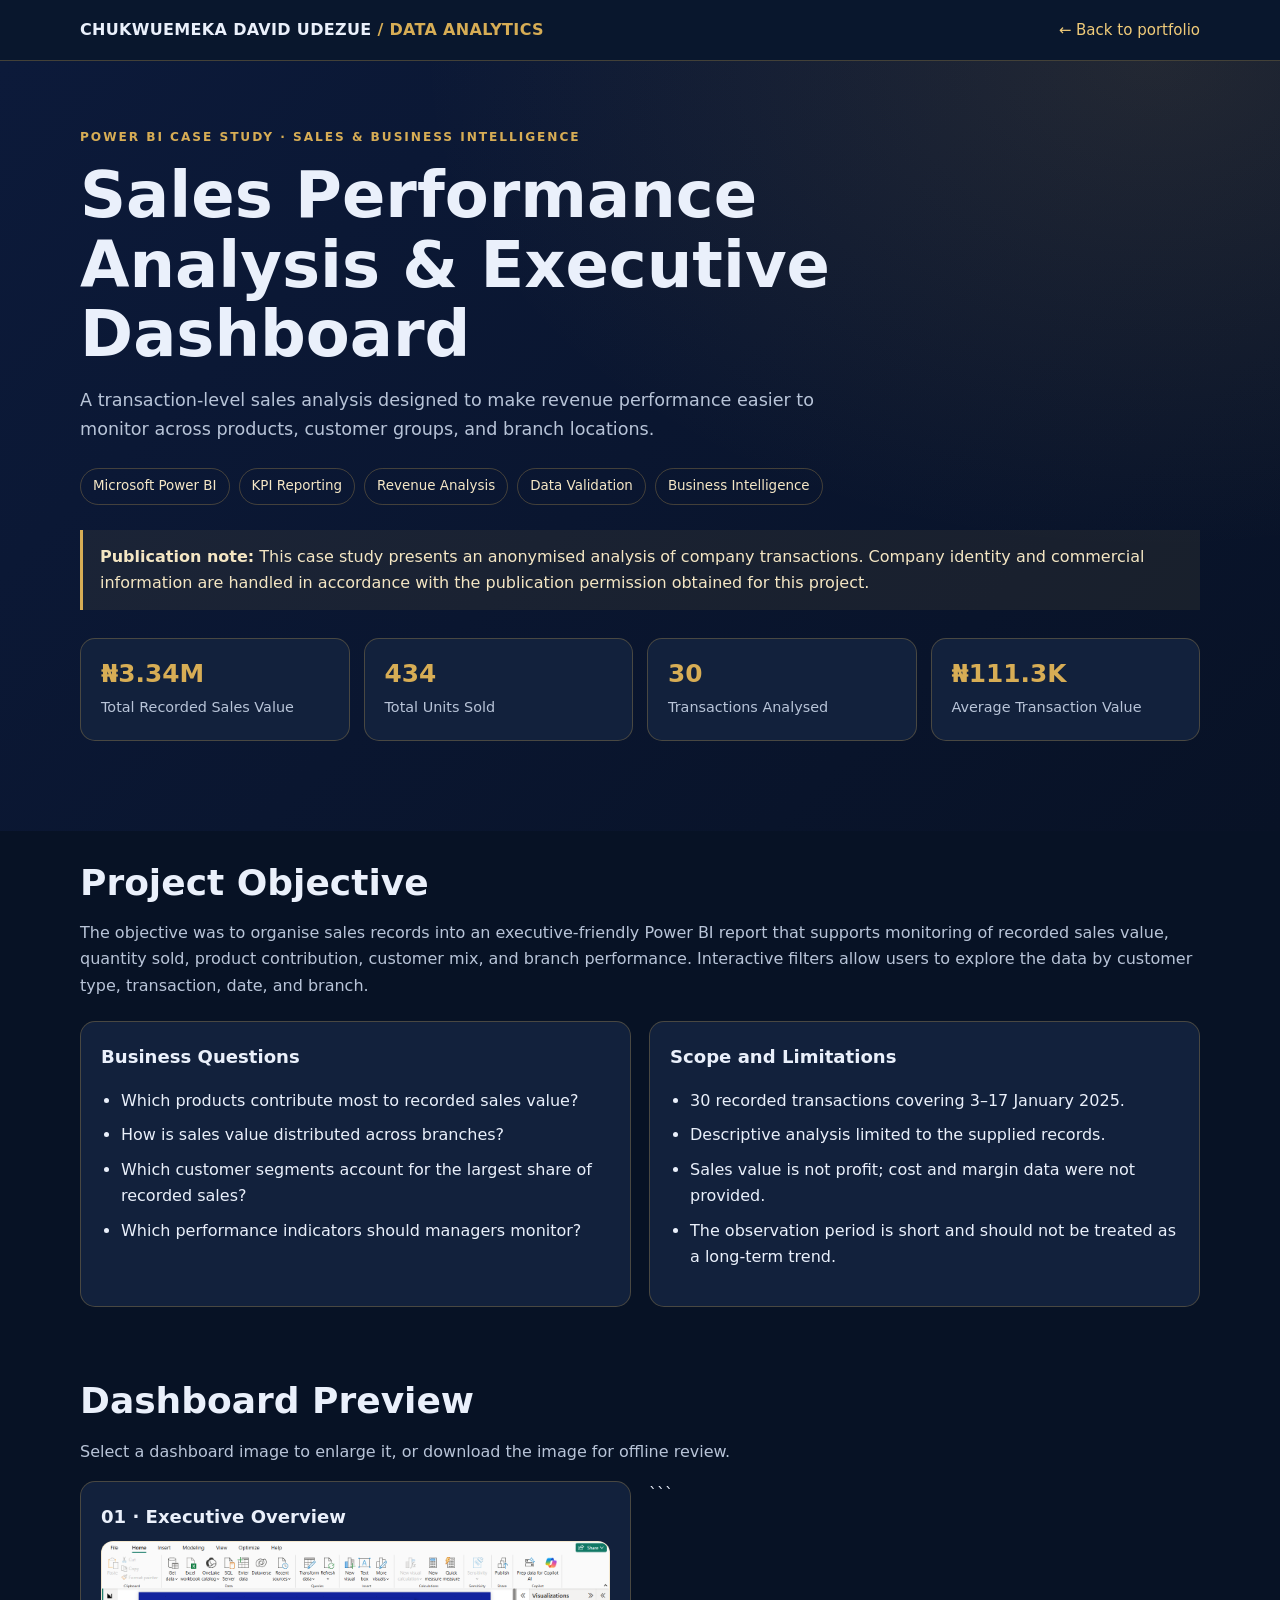
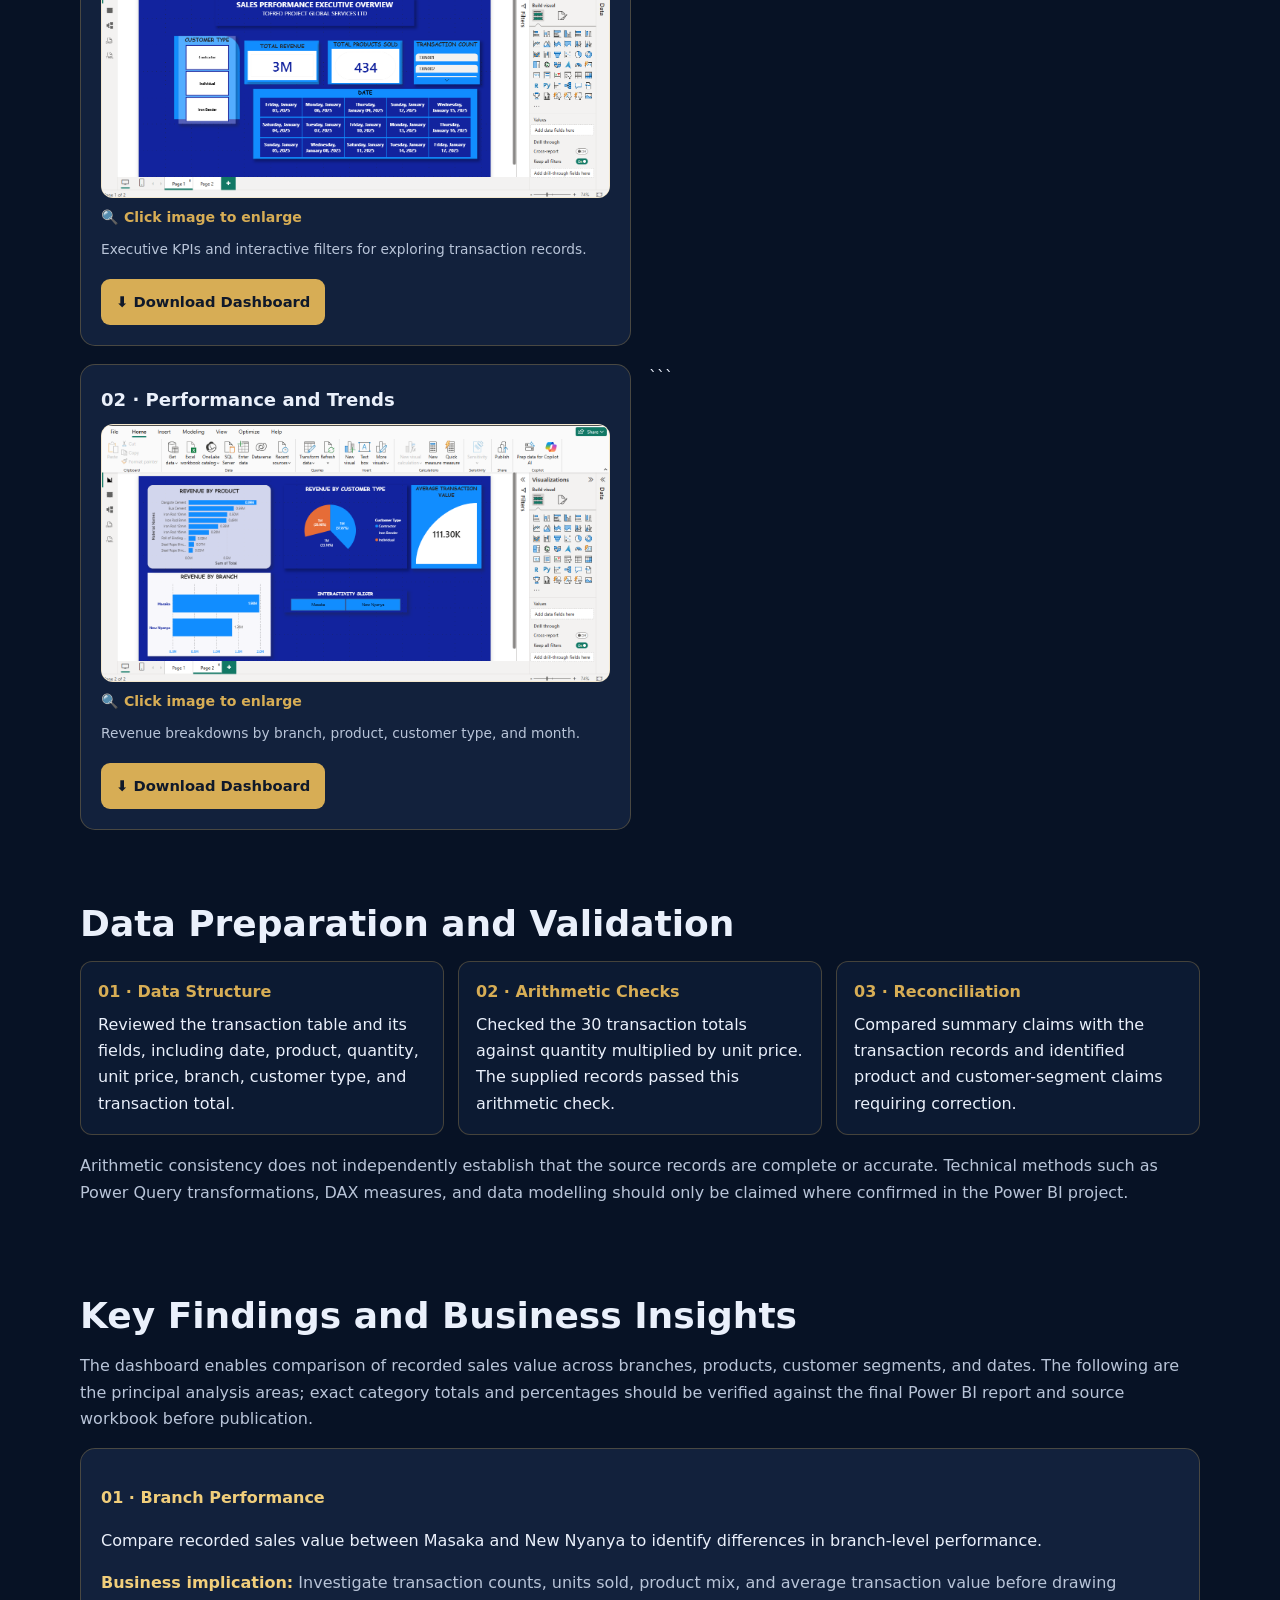
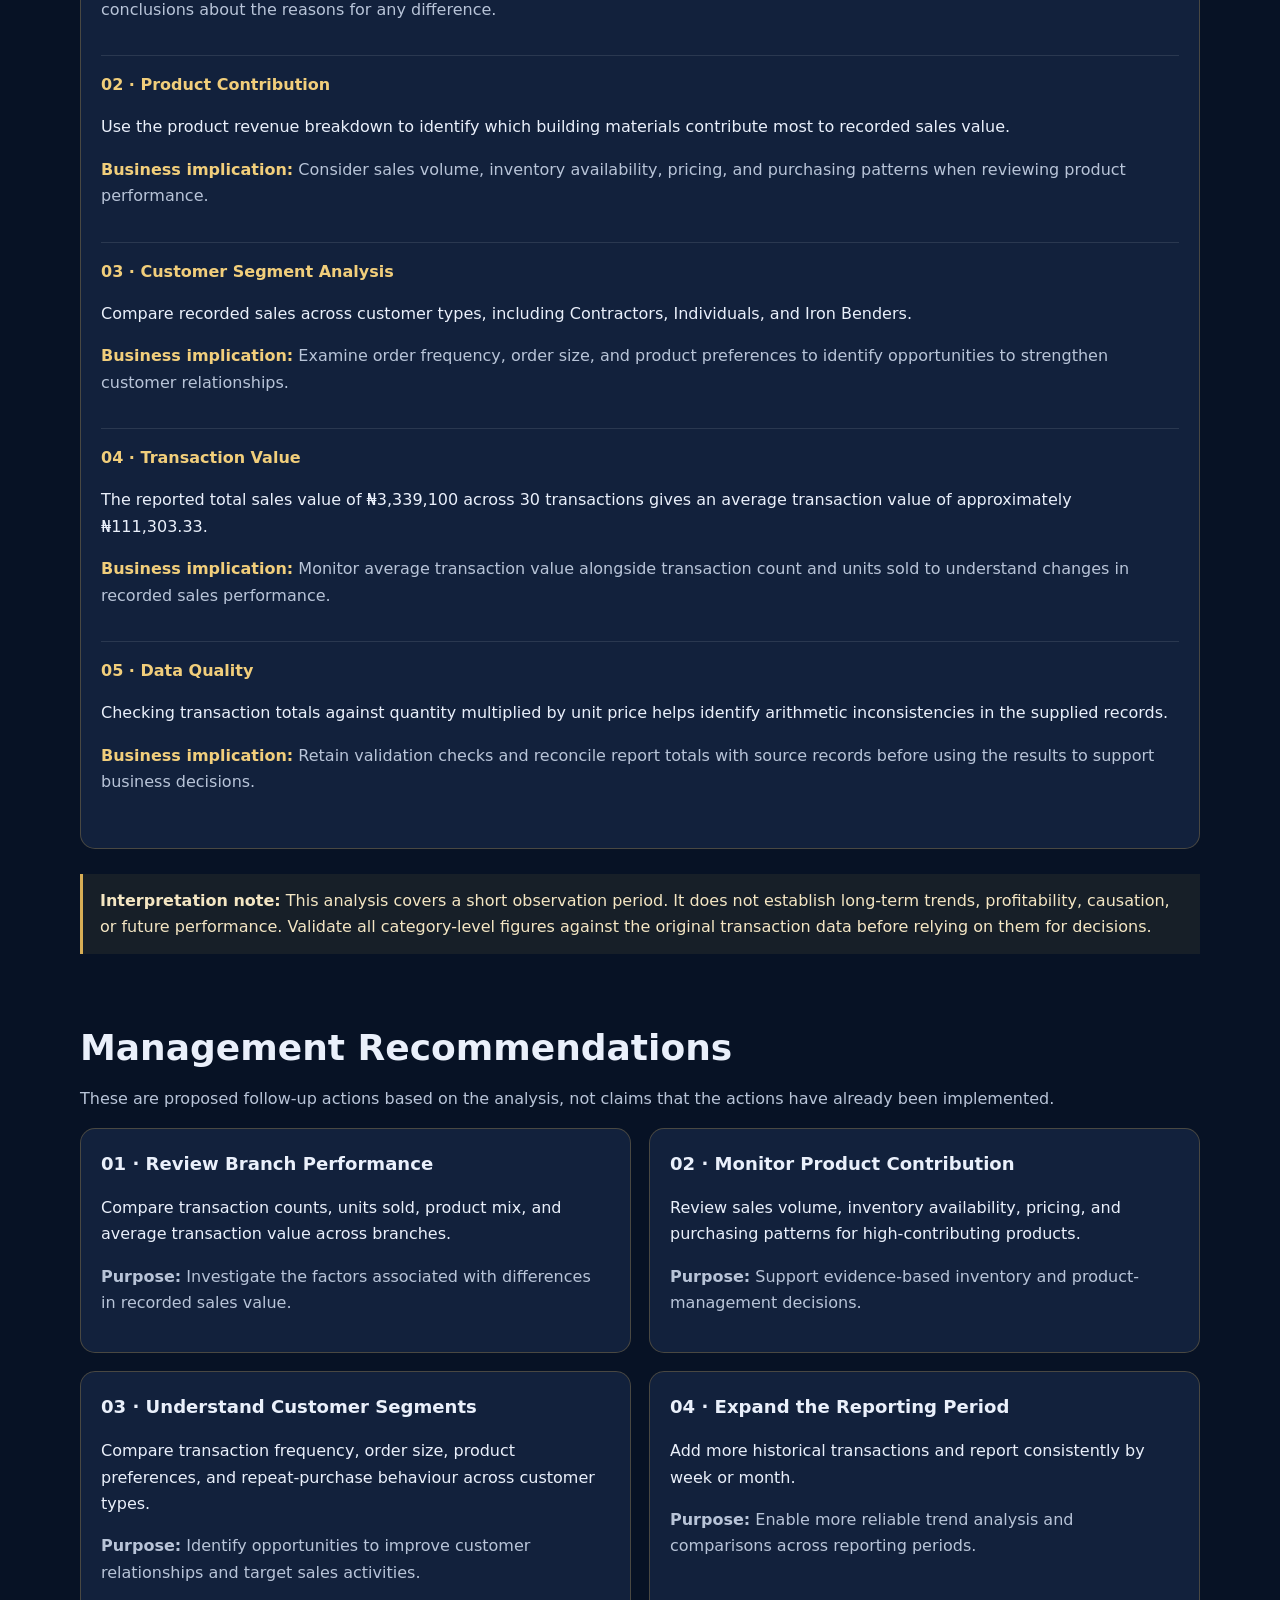
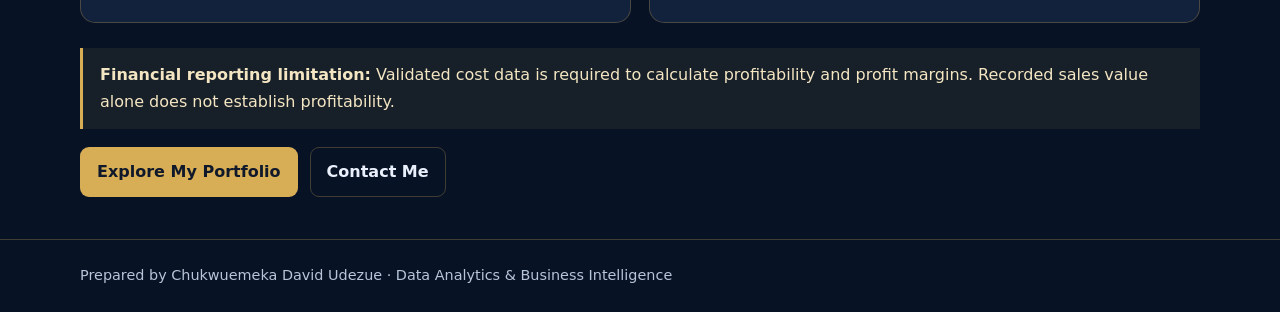
==== commit c54c28e5: "Improve sales performance case study" ====
--- a/projects/sales-performance.html
+++ b/projects/sales-performance.html
@@ -4,964 +4,339 @@
 <head>
 <meta charset="utf-8">
 <meta name="viewport" content="width=device-width, initial-scale=1">
-<meta name="description" content="A Power BI sales performance analysis case study covering revenue, product mix, branch performance, customer segments, and data validation.">
+<meta name="description" content="A Power BI sales analytics case study demonstrating KPI reporting, revenue analysis, branch and product performance, customer segmentation, and data validation.">
 <title>Sales Performance Analysis | Chukwuemeka David Udezue</title>
 
 <style>
 :root {
-  --navy: #0c1a3a;
-  --navy2: #12264b;
-  --brown: #602702;
-  --gold: #d7ad55;
-  --ink: #eaf0fb;
-  --muted: #b8c4d8;
-  --panel: #12213c;
-  --line: rgba(215,173,85,.28);
-  --page: #071225;
+  --navy:#0c1a3a;
+  --gold:#d7ad55;
+  --ink:#eaf0fb;
+  --muted:#b8c4d8;
+  --panel:#12213c;
+  --line:rgba(215,173,85,.28);
+  --page:#071225;
 }
-
-* { box-sizing: border-box; }
-
-html { scroll-behavior: smooth; }
-
-body {
-  margin: 0;
-  background: var(--page);
-  color: var(--ink);
-  font: 16px/1.65 system-ui,-apple-system,Segoe UI,Roboto,Arial,sans-serif;
+*{box-sizing:border-box}
+html{scroll-behavior:smooth}
+body{margin:0;background:var(--page);color:var(--ink);font:16px/1.65 system-ui,-apple-system,"Segoe UI",Roboto,Arial,sans-serif}
+body.lightbox-open{overflow:hidden}
+a{color:#f0cb79}
+a:focus-visible,button:focus-visible{outline:3px solid #f0cb79;outline-offset:3px}
+button{font:inherit}
+.wrap{width:min(1120px,92%);margin:auto}
+.topbar{border-bottom:1px solid var(--line);background:#09172d}
+.topbar .wrap{display:flex;justify-content:space-between;align-items:center;gap:18px;padding:17px 0}
+.brand{font-weight:800;letter-spacing:.02em}
+.back{font-size:.94rem;text-decoration:none}
+.hero{padding:66px 0 42px;background:radial-gradient(ellipse at 90% 0%,rgba(215,173,85,.12),transparent 45%),linear-gradient(135deg,#0c1a3a,#081226)}
+.eyebrow{text-transform:uppercase;letter-spacing:.16em;font-size:.76rem;color:var(--gold);font-weight:800}
+h1{font-size:clamp(2.1rem,5vw,4.1rem);line-height:1.08;max-width:850px;margin:14px 0}
+.lead{max-width:790px;color:var(--muted);font-size:1.1rem}
+.tags{display:flex;flex-wrap:wrap;gap:9px;margin:24px 0}
+.tag{border:1px solid var(--line);border-radius:999px;padding:6px 12px;color:#f5e7c6;font-size:.84rem}
+.notice{margin-top:25px;padding:14px 17px;border-left:3px solid var(--gold);background:rgba(215,173,85,.08);color:#f4e6c3}
+.metrics{display:grid;grid-template-columns:repeat(4,minmax(0,1fr));gap:14px;margin:28px 0 48px}
+.metric,.panel{background:var(--panel);border:1px solid var(--line);border-radius:15px;padding:20px}
+.metric strong{display:block;font-size:1.55rem;color:var(--gold);line-height:1.2}
+.metric span{display:block;color:var(--muted);font-size:.9rem;margin-top:7px}
+section{padding:30px 0 42px}
+h2{font-size:clamp(1.55rem,3vw,2.25rem);line-height:1.2;margin:0 0 16px}
+h3{margin:0 0 9px;font-size:1.13rem}
+.muted,.caption{color:var(--muted)}
+.grid2{display:grid;grid-template-columns:1fr 1fr;gap:18px}
+.bullet{padding-left:20px}
+.bullet li{margin:8px 0}
+.shot{width:100%;height:auto;display:block;border-radius:12px;border:1px solid var(--line);background:#fff}
+.caption{font-size:.86rem;margin:9px 0 0}
+.finding{padding:16px 0;border-bottom:1px solid rgba(255,255,255,.1)}
+.finding:last-child{border-bottom:0}
+.finding strong{color:#f1ce7b}
+.process{display:grid;grid-template-columns:repeat(3,1fr);gap:14px}
+.step{padding:17px;border:1px solid var(--line);border-radius:12px;background:rgba(18,33,60,.6)}
+.step b{color:var(--gold);display:block;margin-bottom:6px}
+footer{border-top:1px solid var(--line);padding:24px 0;color:var(--muted);font-size:.9rem}
+.actions,.image-actions{display:flex;flex-wrap:wrap;gap:12px;margin-top:18px}
+.btn,.download-btn{display:inline-flex;align-items:center;justify-content:center;gap:8px;border-radius:9px;padding:11px 16px;text-decoration:none;font-weight:750;background:var(--gold);color:#10192a;border:1px solid transparent;cursor:pointer}
+.btn.secondary,.download-btn.secondary{background:transparent;border-color:var(--line);color:var(--ink)}
+.btn:hover,.download-btn:hover{filter:brightness(1.08)}
+.image-open{display:block;width:100%;padding:0;margin:0;border:0;border-radius:12px;background:transparent;cursor:zoom-in;text-align:left}
+.image-open .shot{transition:border-color .2s ease}
+.image-open:hover .shot{border-color:var(--gold)}
+.zoom-hint{display:block;margin-top:8px;color:var(--gold);font-size:.88rem;font-weight:700}
+.download-btn{font-size:.92rem;padding:10px 14px}
+.lightbox{display:none;position:fixed;inset:0;z-index:9999;padding:24px;background:rgba(2,7,18,.96);align-items:center;justify-content:center}
+.lightbox.is-open{display:flex}
+.lightbox-content{display:flex;flex-direction:column;align-items:center;gap:14px;width:100%;height:100%;min-height:0}
+.lightbox-toolbar{display:flex;justify-content:space-between;align-items:center;gap:12px;width:min(1200px,100%);flex-wrap:wrap}
+.lightbox-title{font-size:.95rem;font-weight:700}
+.lightbox-controls{display:flex;flex-wrap:wrap;gap:10px}
+.lightbox-close{min-width:44px;min-height:44px;padding:8px 14px;border:1px solid rgba(255,255,255,.3);border-radius:8px;background:#182644;color:#fff;font-weight:750;cursor:pointer}
+.lightbox-image-wrap{flex:1;display:flex;align-items:center;justify-content:center;width:100%;min-height:0;overflow:auto}
+.lightbox-image{display:block;max-width:100%;max-height:100%;width:auto;height:auto;object-fit:contain;border-radius:5px;background:#fff}
+.lightbox-note{color:var(--muted);font-size:.84rem;text-align:center;margin:0}
+@media(max-width:760px){
+.metrics{grid-template-columns:repeat(2,minmax(0,1fr))}
+.grid2,.process{grid-template-columns:1fr}
+.hero{padding-top:45px}
+.topbar .wrap{align-items:flex-start;flex-direction:column}
+.lightbox{padding:12px}
+.lightbox-toolbar{align-items:flex-start}
 }
-
-body.lightbox-open { overflow: hidden; }
-
-a { color: #f0cb79; }
-
-a:focus-visible,
-button:focus-visible {
-  outline: 3px solid #f0cb79;
-  outline-offset: 3px;
-}
-
-button { font: inherit; }
-
-.wrap {
-  width: min(1120px,92%);
-  margin: auto;
-}
-
-.topbar {
-  border-bottom: 1px solid var(--line);
-  background: #09172d;
-}
-
-.topbar .wrap {
-  display: flex;
-  justify-content: space-between;
-  align-items: center;
-  gap: 18px;
-  padding: 17px 0;
-}
-
-.brand {
-  font-weight: 800;
-  letter-spacing: .02em;
-}
-
-.back {
-  font-size: .94rem;
-  text-decoration: none;
-}
-
-.hero {
-  padding: 66px 0 42px;
-  background:
-    radial-gradient(ellipse at 90% 0%,rgba(215,173,85,.12),transparent 45%),
-    linear-gradient(135deg,#0c1a3a,#081226);
-}
-
-.eyebrow {
-  text-transform: uppercase;
-  letter-spacing: .16em;
-  font-size: .76rem;
-  color: var(--gold);
-  font-weight: 800;
-}
-
-.hero h1 {
-  font-size: clamp(2.1rem,5vw,4.1rem);
-  line-height: 1.08;
-  max-width: 850px;
-  margin: 14px 0;
-}
-
-.lead {
-  max-width: 790px;
-  color: var(--muted);
-  font-size: 1.1rem;
-}
-
-.tags {
-  display: flex;
-  flex-wrap: wrap;
-  gap: 9px;
-  margin: 24px 0;
-}
-
-.tag {
-  border: 1px solid var(--line);
-  border-radius: 999px;
-  padding: 6px 12px;
-  color: #f5e7c6;
-  font-size: .84rem;
-}
-
-.notice {
-  margin-top: 25px;
-  padding: 14px 17px;
-  border-left: 3px solid var(--gold);
-  background: rgba(215,173,85,.08);
-  color: #f4e6c3;
-}
-
-.metrics {
-  display: grid;
-  grid-template-columns: repeat(4,minmax(0,1fr));
-  gap: 14px;
-  margin: 28px 0 48px;
-}
-
-.metric,
-.panel {
-  background: var(--panel);
-  border: 1px solid var(--line);
-  border-radius: 15px;
-  padding: 20px;
-}
-
-.metric strong {
-  display: block;
-  font-size: 1.55rem;
-  color: var(--gold);
-  line-height: 1.2;
-}
-
-.metric span {
-  display: block;
-  color: var(--muted);
-  font-size: .9rem;
-  margin-top: 7px;
-}
-
-section { padding: 30px 0 42px; }
-
-h2 {
-  font-size: clamp(1.55rem,3vw,2.25rem);
-  line-height: 1.2;
-  margin: 0 0 16px;
-}
-
-h3 {
-  margin: 0 0 9px;
-  font-size: 1.13rem;
-}
-
-.muted { color: var(--muted); }
-
-.grid2 {
-  display: grid;
-  grid-template-columns: 1fr 1fr;
-  gap: 18px;
-}
-
-.bullet { padding-left: 20px; }
-
-.bullet li { margin: 8px 0; }
-
-.shot {
-  width: 100%;
-  height: auto;
-  display: block;
-  border-radius: 12px;
-  border: 1px solid var(--line);
-  background: #fff;
-}
-
-.caption {
-  font-size: .86rem;
-  color: var(--muted);
-  margin: 9px 0 0;
-}
-
-.finding {
-  padding: 16px 0;
-  border-bottom: 1px solid rgba(255,255,255,.1);
-}
-
-.finding:last-child { border-bottom: 0; }
-
-.finding strong { color: #f1ce7b; }
-
-.process {
-  display: grid;
-  grid-template-columns: repeat(3,1fr);
-  gap: 14px;
-}
-
-.step {
-  padding: 17px;
-  border: 1px solid var(--line);
-  border-radius: 12px;
-  background: rgba(18,33,60,.6);
-}
-
-.step b {
-  color: var(--gold);
-  display: block;
-  margin-bottom: 6px;
-}
-
-footer {
-  border-top: 1px solid var(--line);
-  padding: 24px 0;
-  color: var(--muted);
-  font-size: .9rem;
-}
-
-.actions {
-  display: flex;
-  flex-wrap: wrap;
-  gap: 12px;
-  margin-top: 24px;
-}
-
-.btn {
-  display: inline-block;
-  border-radius: 9px;
-  padding: 11px 16px;
-  text-decoration: none;
-  font-weight: 750;
-  background: var(--gold);
-  color: #10192a;
-  border: 1px solid transparent;
-  cursor: pointer;
-}
-
-.btn.secondary {
-  background: transparent;
-  border: 1px solid var(--line);
-  color: var(--ink);
-}
-
-/* Dashboard image interaction */
-.image-open {
-  display: block;
-  position: relative;
-  width: 100%;
-  padding: 0;
-  margin: 0;
-  border: 0;
-  border-radius: 12px;
-  background: transparent;
-  cursor: zoom-in;
-  text-align: left;
-}
-
-.image-open .shot {
-  transition: transform .2s ease, border-color .2s ease;
-}
-
-.image-open:hover .shot { border-color: var(--gold); }
-
-.zoom-hint {
-  display: block;
-  margin-top: 8px;
-  color: var(--gold);
-  font-size: .88rem;
-  font-weight: 700;
-}
-
-.image-actions {
-  display: flex;
-  flex-wrap: wrap;
-  gap: 10px;
-  margin-top: 14px;
-}
-
-.download-btn {
-  display: inline-flex;
-  align-items: center;
-  justify-content: center;
-  gap: 8px;
-  padding: 10px 14px;
-  border-radius: 8px;
-  background: var(--gold);
-  color: #10192a;
-  text-decoration: none;
-  font-weight: 750;
-  font-size: .92rem;
-  border: 1px solid transparent;
-}
-
-.download-btn:hover,
-.btn:hover { filter: brightness(1.08); }
-
-.download-btn.secondary {
-  background: transparent;
-  color: var(--ink);
-  border-color: var(--line);
-}
-
-/* Enlarged image viewer */
-.lightbox {
-  display: none;
-  position: fixed;
-  inset: 0;
-  z-index: 9999;
-  padding: 24px;
-  background: rgba(2,7,18,.96);
-  align-items: center;
-  justify-content: center;
-}
-
-.lightbox.is-open { display: flex; }
-
-.lightbox-content {
-  display: flex;
-  flex-direction: column;
-  align-items: center;
-  gap: 14px;
-  width: 100%;
-  height: 100%;
-  min-height: 0;
-}
-
-.lightbox-toolbar {
-  display: flex;
-  justify-content: space-between;
-  align-items: center;
-  gap: 12px;
-  width: min(1200px,100%);
-  flex-wrap: wrap;
-}
-
-.lightbox-title {
-  color: var(--ink);
-  font-size: .95rem;
-  font-weight: 700;
-}
-
-.lightbox-controls {
-  display: flex;
-  flex-wrap: wrap;
-  gap: 10px;
-}
-
-.lightbox-close {
-  display: inline-flex;
-  align-items: center;
-  justify-content: center;
-  min-width: 44px;
-  min-height: 44px;
-  padding: 8px 14px;
-  border: 1px solid rgba(255,255,255,.3);
-  border-radius: 8px;
-  background: #182644;
-  color: #fff;
-  font-size: 1rem;
-  font-weight: 750;
-  cursor: pointer;
-}
-
-.lightbox-image-wrap {
-  flex: 1;
-  display: flex;
-  align-items: center;
-  justify-content: center;
-  width: 100%;
-  min-height: 0;
-  overflow: auto;
-}
-
-.lightbox-image {
-  display: block;
-  max-width: 100%;
-  max-height: 100%;
-  width: auto;
-  height: auto;
-  object-fit: contain;
-  border-radius: 5px;
-  background: #fff;
-}
-
-.lightbox-note {
-  color: var(--muted);
-  font-size: .84rem;
-  text-align: center;
-  margin: 0;
-}
-
-@media(max-width:760px) {
-  .metrics { grid-template-columns: repeat(2,minmax(0,1fr)); }
-
-  .grid2,
-  .process { grid-template-columns: 1fr; }
-
-  .hero { padding-top: 45px; }
-
-  .topbar .wrap {
-    align-items: flex-start;
-    flex-direction: column;
-  }
-
-  .lightbox { padding: 12px; }
-
-  .lightbox-toolbar { align-items: flex-start; }
-
-  .lightbox-image {
-    max-width: 100%;
-    max-height: 100%;
-  }
-}
-
-@media(max-width:380px) {
-  .metrics { grid-template-columns: 1fr; }
-
-  .image-actions,
-  .lightbox-controls { width: 100%; }
-
-  .download-btn { flex: 1; }
+@media(max-width:380px){
+.metrics{grid-template-columns:1fr}
+.image-actions,.lightbox-controls{width:100%}
+.download-btn{flex:1}
 }
 </style>
 
 </head>
 
 <body>
-
 <header class="topbar">
   <div class="wrap">
-    <div class="brand">
-      CHUKWUEMEKA DAVID UDEZUE
-      <span style="color:var(--gold)">/ DATA ANALYTICS</span>
-    </div>
+    <div class="brand">CHUKWUEMEKA DAVID UDEZUE <span style="color:var(--gold)">/ DATA ANALYTICS</span></div>
     <a class="back" href="../index.html">← Back to portfolio</a>
   </div>
 </header>
 
 <main>
-
 <section class="hero">
-  <div class="wrap">
-    <div class="eyebrow">Power BI Case Study · Sales &amp; Business Intelligence</div>
+<div class="wrap">
+  <div class="eyebrow">Power BI Case Study · Sales &amp; Business Intelligence</div>
+  <h1>Sales Performance Analysis &amp; Executive Dashboard</h1>
+  <p class="lead">A transaction-level sales analysis designed to make revenue performance easier to monitor across products, customer groups, and branch locations.</p>
+
+  <div class="tags">
+    <span class="tag">Microsoft Power BI</span>
+    <span class="tag">KPI Reporting</span>
+    <span class="tag">Revenue Analysis</span>
+    <span class="tag">Data Validation</span>
+    <span class="tag">Business Intelligence</span>
+  </div>
+
+  <div class="notice"><strong>Publication note:</strong> This case study presents an anonymised analysis of company transactions. Company identity and commercial information are handled in accordance with the publication permission obtained for this project.</div>
+
+  <div class="metrics">
+    <div class="metric"><strong>₦3.34M</strong><span>Total Recorded Sales Value</span></div>
+    <div class="metric"><strong>434</strong><span>Total Units Sold</span></div>
+    <div class="metric"><strong>30</strong><span>Transactions Analysed</span></div>
+    <div class="metric"><strong>₦111.3K</strong><span>Average Transaction Value</span></div>
+  </div>
+</div>
+</section>
+
+<section>
+<div class="wrap">
+  <h2>Project Objective</h2>
+  <p class="muted">The objective was to organise sales records into an executive-friendly Power BI report that supports monitoring of recorded sales value, quantity sold, product contribution, customer mix, and branch performance. Interactive filters allow users to explore the data by customer type, transaction, date, and branch.</p>
+
+  <div class="grid2" style="margin-top:22px">
+    <article class="panel">
+      <h3>Business Questions</h3>
+      <ul class="bullet">
+        <li>Which products contribute most to recorded sales value?</li>
+        <li>How is sales value distributed across branches?</li>
+        <li>Which customer segments account for the largest share of recorded sales?</li>
+        <li>Which performance indicators should managers monitor?</li>
+      </ul>
+    </article>
+    <article class="panel">
+      <h3>Scope and Limitations</h3>
+      <ul class="bullet">
+        <li>30 recorded transactions covering 3–17 January 2025.</li>
+        <li>Descriptive analysis limited to the supplied records.</li>
+        <li>Sales value is not profit; cost and margin data were not provided.</li>
+        <li>The observation period is short and should not be treated as a long-term trend.</li>
+      </ul>
+    </article>
+  </div>
+</div>
+</section>
+
+<section>
+<div class="wrap">
+  <h2>Dashboard Preview</h2>
+  <p class="muted">Select a dashboard image to enlarge it, or download the image for offline review.</p>
+
+  <div class="grid2">
+    <article class="panel">
+      <h3>01 · Executive Overview</h3>
+      <button class="image-open" type="button" data-image="../assets/images/Tofred-Dashboard-Page1-Complete.png" data-title="Executive Overview Dashboard" aria-label="Enlarge the executive overview dashboard">
+        <img class="shot" src="../assets/images/Tofred-Dashboard-Page1-Complete.png" alt="Sales performance executive dashboard showing key performance indicators and filters" loading="lazy">
+        <span class="zoom-hint">🔍 Click image to enlarge</span>
+      </button>
+      <p class="caption">Executive KPIs and interactive filters for exploring transaction records.</p>
+      <div class="image-actions"><a class="download-btn" href="../assets/images/Tofred-Dashboard-Page1-Complete.png" download="Tofred-Dashboard-Page1-Complete.png">⬇ Download Dashboard</a></div>
+    </article>
 
 ```
-<h1>Sales Performance Analysis &amp; Executive Dashboard</h1>
-
-<p class="lead">
-  A transaction-level sales analysis designed to make revenue performance
-  easier to monitor across products, customer groups, and branch locations.
-</p>
-
-<div class="tags">
-  <span class="tag">Microsoft Power BI</span>
-  <span class="tag">KPI Reporting</span>
-  <span class="tag">Revenue Analysis</span>
-  <span class="tag">Data Validation</span>
-</div>
-
-<div class="notice">
-  <strong>Publication note:</strong> This case study presents an anonymised
-  analysis of company transactions. The company identity and commercial
-  information are handled in accordance with the publication permission
-  obtained for this project.
-</div>
-
-<div class="metrics">
-  <div class="metric">
-    <strong>₦3.34M</strong>
-    <span>Total Recorded Sales Value</span>
-  </div>
-  <div class="metric">
-    <strong>434</strong>
-    <span>Total Units Sold</span>
-  </div>
-  <div class="metric">
-    <strong>30</strong>
-    <span>Transactions Analysed</span>
-  </div>
-  <div class="metric">
-    <strong>₦111.3K</strong>
-    <span>Average Transaction Value</span>
-  </div>
-</div>
+<article class="panel">
+  <h3>02 · Performance and Trends</h3>
+  <button class="image-open" type="button" data-image="../assets/images/Tofred-Dashboard-Page2-Charts%20%281%29.png" data-title="Performance and Trends Dashboard" aria-label="Enlarge the performance and trends dashboard">
+    <img class="shot" src="../assets/images/Tofred-Dashboard-Page2-Charts%20%281%29.png" alt="Sales analytics dashboard showing revenue by branch, product, customer type, and month" loading="lazy">
+    <span class="zoom-hint">🔍 Click image to enlarge</span>
+  </button>
+  <p class="caption">Revenue breakdowns by branch, product, customer type, and month.</p>
+  <div class="image-actions"><a class="download-btn" href="../assets/images/Tofred-Dashboard-Page2-Charts%20%281%29.png" download="Tofred-Dashboard-Page2-Charts.png">⬇ Download Dashboard</a></div>
+</article>
 ```
 
   </div>
-</section>
-
-<section>
-  <div class="wrap">
-    <h2>Project objective</h2>
-
-```
-<p class="muted">
-  The objective was to organise sales records into an executive-friendly
-  report that supports monitoring of recorded sales value, quantity sold,
-  product contribution, customer mix, and branch performance. The dashboard
-  includes interactive selections so users can explore the data by
-  customer type, transaction, date, and branch.
-</p>
-
-<div class="grid2" style="margin-top:22px">
-  <article class="panel">
-    <h3>Business questions</h3>
-    <ul class="bullet">
-      <li>Which products contribute the most recorded sales value?</li>
-      <li>How is recorded sales value distributed across branches?</li>
-      <li>Which customer segments account for the largest share of sales?</li>
-      <li>What summary indicators should managers monitor?</li>
-    </ul>
-  </article>
-
-  <article class="panel">
-    <h3>Scope and limitations</h3>
-    <ul class="bullet">
-      <li>30 recorded transactions covering 3–17 January 2025.</li>
-      <li>Analysis is descriptive and limited to the supplied records.</li>
-      <li>Sales value is not the same as profit; cost and margin data were not provided in this workbook.</li>
-      <li>The period is short and should not be treated as a long-term trend.</li>
-    </ul>
-  </article>
-</div>
-```
-
-  </div>
-</section>
-
-<section>
-  <div class="wrap">
-    <h2>Dashboard preview</h2>
-
-```
-<p class="muted">
-  Select either dashboard image to view it in a larger format.
-  You can also download each image directly to your device.
-</p>
-
-<div class="grid2">
-
-  <article class="panel">
-    <h3>01 · Executive overview</h3>
-
-    <button
-      class="image-open"
-      type="button"
-      data-image="../assets/images/Tofred-Dashboard-Page1-Complete.png"
-      data-title="Executive overview dashboard"
-      aria-label="Enlarge the executive overview dashboard image"
-      aria-haspopup="dialog"
-    >
-      <img
-        class="shot"
-        src="../assets/images/Tofred-Dashboard-Page1-Complete.png"
-        alt="Sales performance executive dashboard showing key performance indicators and transaction filters"
-        loading="lazy"
-      >
-      <span class="zoom-hint">🔍 Click image to enlarge</span>
-    </button>
-
-    <p class="caption">
-      Executive KPIs and slicers for customer type, transaction, and date.
-    </p>
-
-    <div class="image-actions">
-      <a
-        class="download-btn"
-        href="../assets/images/Tofred-Dashboard-Page1-Complete.png"
-        download="Tofred-Dashboard-Page1-Complete.png"
-      >⬇ Download dashboard</a>
-    </div>
-  </article>
-
-  <article class="panel">
-    <h3>02 · Revenue breakdown</h3>
-
-    <button
-      class="image-open"
-      type="button"
-      data-image="../assets/images/Tofred-Dashboard-Page2-Charts%20%281%29.png"
-      data-title="Revenue breakdown dashboard"
-      aria-label="Enlarge the revenue breakdown dashboard image"
-      aria-haspopup="dialog"
-    >
-      <img
-        class="shot"
-        src="../assets/images/Tofred-Dashboard-Page2-Charts%20%281%29.png"
-        alt="Sales revenue analysis dashboard showing product, customer segment, transaction value, and branch breakdowns"
-        loading="lazy"
-      >
-      <span class="zoom-hint">🔍 Click image to enlarge</span>
-    </button>
-
-    <p class="caption">
-      Revenue by product, customer segment, and branch, with an average
-      transaction value indicator.
-    </p>
-
-    <div class="image-actions">
-      <a
-        class="download-btn"
-        href="../assets/images/Tofred-Dashboard-Page2-Charts%20%281%29.png"
-        download="Tofred-Dashboard-Page2-Charts.png"
-      >⬇ Download dashboard</a>
-    </div>
-  </article>
-
-</div>
-```
-
-  </div>
-</section>
-
-<section>
-  <div class="wrap">
-    <h2>Data preparation and validation</h2>
-
-```
-<div class="process">
-  <div class="step">
-    <b>01 · Structure</b>
-    Reviewed the structured transaction table and its fields: date,
-    product, quantity, unit price, branch, customer type, and total.
-  </div>
-
-  <div class="step">
-    <b>02 · Quality checks</b>
-    Checked the 30 transaction totals against quantity × unit price.
-    All supplied records passed this arithmetic check.
-  </div>
-
-  <div class="step">
-    <b>03 · Reconciliation</b>
-    Compared the executive-summary narrative with the underlying records
-    and identified mismatched product and customer-segment claims for correction.
-  </div>
-</div>
-
-<p class="muted" style="margin-top:18px">
-  This case study describes the validation performed on the supplied
-  workbook. Additional Power Query, DAX, or data-modelling techniques
-  should only be claimed where they can be confirmed against the original
-  Power BI file.
-</p>
-```
-
-  </div>
-</section>
-
-<section>
-  <div class="wrap">
-    <h2>Key Findings &amp; Business Insights</h2>
-
-```
-<p class="muted">
-  The findings below describe the supplied transaction records for
-  3–17 January 2025. Category percentages are calculated against the
-  reported total sales value of ₦3,339,100 and should be reconciled
-  against the original workbook before publication.
-</p>
-
-<div class="panel">
-
-  <div class="finding">
-    <strong>01 · Branch performance</strong>
-    <p>
-      Masaka recorded sales value of ₦1,980,700, approximately 59.32%
-      of the reported total. The other branch accounted for ₦1,358,400,
-      or approximately 40.68%.
-    </p>
-    <p class="muted">
-      <strong>Business implication:</strong>
-      Compare transaction counts, product mix, units sold, and average
-      transaction value between branches to investigate the difference.
-    </p>
-  </div>
-
-  <div class="finding">
-    <strong>02 · Product contribution</strong>
-    <p>
-      Dangote Cement generated a reported sales value of ₦887,500,
-      approximately 26.58% of total recorded sales value.
-    </p>
-    <p class="muted">
-      <strong>Business implication:</strong>
-      Review sales volume, stock availability, pricing, and purchasing
-      patterns before making inventory or promotional decisions.
-    </p>
-  </div>
-
-  <div class="finding">
-    <strong>03 · Customer segment contribution</strong>
-    <p>
-      Contractors generated a reported sales value of ₦1,352,400,
-      approximately 40.50% of total recorded sales value.
-    </p>
-    <p class="muted">
-      <strong>Business implication:</strong>
-      Examine repeat purchases, order frequency, and product preferences
-      to identify opportunities to strengthen customer relationships.
-    </p>
-  </div>
-
-  <div class="finding">
-    <strong>04 · Average transaction value</strong>
-    <p>
-      Using the reported total of ₦3,339,100 across 30 transactions,
-      the average transaction value is approximately ₦111,303.33.
-    </p>
-    <p class="muted">
-      <strong>Business implication:</strong>
-      Monitor average transaction value alongside transaction count
-      and units sold to understand changes in recorded sales value.
-    </p>
-  </div>
-
-  <div class="finding">
-    <strong>05 · Data validation</strong>
-    <p>
-      The supplied transaction totals were checked against quantity
-      multiplied by unit price. Arithmetic consistency is useful,
-      but it does not independently establish data completeness or
-      the accuracy of the underlying business records.
-    </p>
-    <p class="muted">
-      <strong>Business implication:</strong>
-      Retain validation checks and reconcile dashboard totals with
-      the source workbook before decisions are made.
-    </p>
-  </div>
-
-</div>
-
-<div class="notice">
-  <strong>Interpretation note:</strong>
-  The analysis covers a short observation period. It does not establish
-  long-term trends, profitability, causation, or future performance.
-  Validate the category figures against the original transaction data
-  before relying on them for business decisions.
-</div>
-```
-
-  </div>
-</section>
-
-<section>
-  <div class="wrap">
-    <h2>Management Recommendations</h2>
-
-```
-<p class="muted">
-  These are proposed follow-up actions based on the observed results,
-  not claims that the actions have already been implemented.
-</p>
-
-<div class="grid2">
-
-  <article class="panel">
-    <h3>01 · Review branch performance</h3>
-    <p>
-      Compare transaction counts, units sold, product mix, and average
-      transaction value between Masaka and the other branch.
-    </p>
-    <p class="muted">
-      <strong>Purpose:</strong>
-      Investigate the factors associated with the difference in recorded
-      sales value between the branches.
-    </p>
-  </article>
-
-  <article class="panel">
-    <h3>02 · Monitor product contribution</h3>
-    <p>
-      Review sales volume, inventory availability, pricing, and purchasing
-      patterns for Dangote Cement and the other products.
-    </p>
-    <p class="muted">
-      <strong>Purpose:</strong>
-      Support evidence-based inventory and product-management decisions.
-    </p>
-  </article>
-
-  <article class="panel">
-    <h3>03 · Understand customer segments</h3>
-    <p>
-      Compare transaction frequency, order size, product preferences,
-      and repeat-purchase behaviour across the three customer segments.
-    </p>
-    <p class="muted">
-      <strong>Purpose:</strong>
-      Identify opportunities to improve customer relationships and
-      develop more targeted sales strategies.
-    </p>
-  </article>
-
-  <article class="panel">
-    <h3>04 · Expand the reporting period</h3>
-    <p>
-      Add more historical transactions and report on a consistent
-      weekly or monthly basis.
-    </p>
-    <p class="muted">
-      <strong>Purpose:</strong>
-      Enable more reliable trend analysis, period comparisons, and
-      monitoring of changes in business performance.
-    </p>
-  </article>
-
-</div>
-
-<div class="notice">
-  <strong>Financial reporting limitation:</strong>
-  Before evaluating profitability, incorporate validated cost data and
-  define the appropriate profit and margin measures. Recorded sales
-  value alone does not establish profitability.
-</div>
-
-<div class="actions">
-  <a class="btn" href="../index.html#portfolio-view">Explore my portfolio</a>
-  <a class="btn secondary" href="../index.html#contact-view">Contact me</a>
-</div>
-```
-
-  </div>
-</section>
-
+</div>
+</section>
+
+<section>
+<div class="wrap">
+  <h2>Data Preparation and Validation</h2>
+  <div class="process">
+    <div class="step"><b>01 · Data Structure</b>Reviewed the transaction table and its fields, including date, product, quantity, unit price, branch, customer type, and transaction total.</div>
+    <div class="step"><b>02 · Arithmetic Checks</b>Checked the 30 transaction totals against quantity multiplied by unit price. The supplied records passed this arithmetic check.</div>
+    <div class="step"><b>03 · Reconciliation</b>Compared summary claims with the transaction records and identified product and customer-segment claims requiring correction.</div>
+  </div>
+  <p class="muted" style="margin-top:18px">Arithmetic consistency does not independently establish that the source records are complete or accurate. Technical methods such as Power Query transformations, DAX measures, and data modelling should only be claimed where confirmed in the Power BI project.</p>
+</div>
+</section>
+
+<section>
+<div class="wrap">
+  <h2>Key Findings and Business Insights</h2>
+  <p class="muted">The dashboard enables comparison of recorded sales value across branches, products, customer segments, and dates. The following are the principal analysis areas; exact category totals and percentages should be verified against the final Power BI report and source workbook before publication.</p>
+
+  <div class="panel">
+    <div class="finding">
+      <strong>01 · Branch Performance</strong>
+      <p>Compare recorded sales value between Masaka and New Nyanya to identify differences in branch-level performance.</p>
+      <p class="muted"><strong>Business implication:</strong> Investigate transaction counts, units sold, product mix, and average transaction value before drawing conclusions about the reasons for any difference.</p>
+    </div>
+    <div class="finding">
+      <strong>02 · Product Contribution</strong>
+      <p>Use the product revenue breakdown to identify which building materials contribute most to recorded sales value.</p>
+      <p class="muted"><strong>Business implication:</strong> Consider sales volume, inventory availability, pricing, and purchasing patterns when reviewing product performance.</p>
+    </div>
+    <div class="finding">
+      <strong>03 · Customer Segment Analysis</strong>
+      <p>Compare recorded sales across customer types, including Contractors, Individuals, and Iron Benders.</p>
+      <p class="muted"><strong>Business implication:</strong> Examine order frequency, order size, and product preferences to identify opportunities to strengthen customer relationships.</p>
+    </div>
+    <div class="finding">
+      <strong>04 · Transaction Value</strong>
+      <p>The reported total sales value of ₦3,339,100 across 30 transactions gives an average transaction value of approximately ₦111,303.33.</p>
+      <p class="muted"><strong>Business implication:</strong> Monitor average transaction value alongside transaction count and units sold to understand changes in recorded sales performance.</p>
+    </div>
+    <div class="finding">
+      <strong>05 · Data Quality</strong>
+      <p>Checking transaction totals against quantity multiplied by unit price helps identify arithmetic inconsistencies in the supplied records.</p>
+      <p class="muted"><strong>Business implication:</strong> Retain validation checks and reconcile report totals with source records before using the results to support business decisions.</p>
+    </div>
+  </div>
+
+  <div class="notice"><strong>Interpretation note:</strong> This analysis covers a short observation period. It does not establish long-term trends, profitability, causation, or future performance. Validate all category-level figures against the original transaction data before relying on them for decisions.</div>
+</div>
+</section>
+
+<section>
+<div class="wrap">
+  <h2>Management Recommendations</h2>
+  <p class="muted">These are proposed follow-up actions based on the analysis, not claims that the actions have already been implemented.</p>
+
+  <div class="grid2">
+    <article class="panel">
+      <h3>01 · Review Branch Performance</h3>
+      <p>Compare transaction counts, units sold, product mix, and average transaction value across branches.</p>
+      <p class="muted"><strong>Purpose:</strong> Investigate the factors associated with differences in recorded sales value.</p>
+    </article>
+    <article class="panel">
+      <h3>02 · Monitor Product Contribution</h3>
+      <p>Review sales volume, inventory availability, pricing, and purchasing patterns for high-contributing products.</p>
+      <p class="muted"><strong>Purpose:</strong> Support evidence-based inventory and product-management decisions.</p>
+    </article>
+    <article class="panel">
+      <h3>03 · Understand Customer Segments</h3>
+      <p>Compare transaction frequency, order size, product preferences, and repeat-purchase behaviour across customer types.</p>
+      <p class="muted"><strong>Purpose:</strong> Identify opportunities to improve customer relationships and target sales activities.</p>
+    </article>
+    <article class="panel">
+      <h3>04 · Expand the Reporting Period</h3>
+      <p>Add more historical transactions and report consistently by week or month.</p>
+      <p class="muted"><strong>Purpose:</strong> Enable more reliable trend analysis and comparisons across reporting periods.</p>
+    </article>
+  </div>
+
+  <div class="notice"><strong>Financial reporting limitation:</strong> Validated cost data is required to calculate profitability and profit margins. Recorded sales value alone does not establish profitability.</div>
+
+  <div class="actions">
+    <a class="btn" href="../index.html#portfolio-view">Explore My Portfolio</a>
+    <a class="btn secondary" href="../index.html#contact-view">Contact Me</a>
+  </div>
+</div>
+</section>
 </main>
 
 <footer>
-  <div class="wrap">
-    Prepared by Chukwuemeka David Udezue · Data Analytics &amp; Business Intelligence
-  </div>
+  <div class="wrap">Prepared by Chukwuemeka David Udezue · Data Analytics &amp; Business Intelligence</div>
 </footer>
 
-<!-- Enlarged dashboard viewer -->
-
-<div
-  class="lightbox"
-  id="dashboardLightbox"
-  role="dialog"
-  aria-modal="true"
-  aria-label="Enlarged dashboard image viewer"
-  aria-hidden="true"
->
+<div class="lightbox" id="dashboardLightbox" role="dialog" aria-modal="true" aria-label="Enlarged dashboard image viewer" aria-hidden="true">
   <div class="lightbox-content">
-
-```
-<div class="lightbox-toolbar">
-  <span class="lightbox-title" id="lightboxTitle">Dashboard preview</span>
-
-  <div class="lightbox-controls">
-    <a
-      class="download-btn"
-      id="lightboxDownload"
-      href="#"
-      download
-    >⬇ Download image</a>
-
-    <button
-      class="lightbox-close"
-      id="lightboxClose"
-      type="button"
-      aria-label="Close enlarged image"
-    >✕ Close</button>
-  </div>
-</div>
-
-<div class="lightbox-image-wrap">
-  <img
-    class="lightbox-image"
-    id="lightboxImage"
-    src=""
-    alt=""
-  >
-</div>
-
-<p class="lightbox-note">
-  Press Esc or select Close to return to the project page.
-</p>
-```
-
+    <div class="lightbox-toolbar">
+      <span class="lightbox-title" id="lightboxTitle">Dashboard Preview</span>
+      <div class="lightbox-controls">
+        <a class="download-btn" id="lightboxDownload" href="#" download>⬇ Download Image</a>
+        <button class="lightbox-close" id="lightboxClose" type="button" aria-label="Close enlarged image">✕ Close</button>
+      </div>
+    </div>
+    <div class="lightbox-image-wrap">
+      <img class="lightbox-image" id="lightboxImage" src="" alt="">
+    </div>
+    <p class="lightbox-note">Press Esc or select Close to return to the project page.</p>
   </div>
 </div>
 
 <script>
-(function () {
-  const lightbox = document.getElementById("dashboardLightbox");
-  const lightboxImage = document.getElementById("lightboxImage");
-  const lightboxTitle = document.getElementById("lightboxTitle");
-  const lightboxDownload = document.getElementById("lightboxDownload");
-  const closeButton = document.getElementById("lightboxClose");
-  const imageButtons = document.querySelectorAll(".image-open");
-
-  let previouslyFocusedElement = null;
-
-  function openLightbox(button) {
-    const imagePath = button.dataset.image;
-    const imageTitle = button.dataset.title;
-    const previewImage = button.querySelector("img");
-
-    previouslyFocusedElement = document.activeElement;
-
-    lightboxImage.src = imagePath;
-    lightboxImage.alt = previewImage ? previewImage.alt : imageTitle;
-    lightboxTitle.textContent = imageTitle;
-    lightboxDownload.href = imagePath;
-
-    if (imagePath.includes("Page1-Complete")) {
-      lightboxDownload.download = "Tofred-Dashboard-Page1-Complete.png";
-    } else {
-      lightboxDownload.download = "Tofred-Dashboard-Page2-Charts.png";
-    }
-
+(function(){
+  const lightbox=document.getElementById("dashboardLightbox");
+  const lightboxImage=document.getElementById("lightboxImage");
+  const lightboxTitle=document.getElementById("lightboxTitle");
+  const lightboxDownload=document.getElementById("lightboxDownload");
+  const closeButton=document.getElementById("lightboxClose");
+  const imageButtons=document.querySelectorAll(".image-open");
+  let previouslyFocusedElement=null;
+
+  function openLightbox(button){
+    const imagePath=button.dataset.image;
+    const imageTitle=button.dataset.title;
+    const previewImage=button.querySelector("img");
+    previouslyFocusedElement=document.activeElement;
+    lightboxImage.src=imagePath;
+    lightboxImage.alt=previewImage?previewImage.alt:imageTitle;
+    lightboxTitle.textContent=imageTitle;
+    lightboxDownload.href=imagePath;
+    lightboxDownload.download=imagePath.includes("Page1-Complete")?"Tofred-Dashboard-Page1-Complete.png":"Tofred-Dashboard-Page2-Charts.png";
     lightbox.classList.add("is-open");
-    lightbox.setAttribute("aria-hidden", "false");
+    lightbox.setAttribute("aria-hidden","false");
     document.body.classList.add("lightbox-open");
-
     closeButton.focus();
   }
 
-  function closeLightbox() {
+  function closeLightbox(){
     lightbox.classList.remove("is-open");
-    lightbox.setAttribute("aria-hidden", "true");
+    lightbox.setAttribute("aria-hidden","true");
     document.body.classList.remove("lightbox-open");
-
-    lightboxImage.src = "";
-    lightboxImage.alt = "";
-
-    if (previouslyFocusedElement) {
-      previouslyFocusedElement.focus();
-    }
+    lightboxImage.src="";
+    lightboxImage.alt="";
+    if(previouslyFocusedElement) previouslyFocusedElement.focus();
   }
 
-  imageButtons.forEach(function (button) {
-    button.addEventListener("click", function () {
-      openLightbox(button);
-    });
+  imageButtons.forEach(function(button){
+    button.addEventListener("click",function(){openLightbox(button);});
   });
-
-  closeButton.addEventListener("click", closeLightbox);
-
-  lightbox.addEventListener("click", function (event) {
-    if (event.target === lightbox) {
-      closeLightbox();
-    }
+  closeButton.addEventListener("click",closeLightbox);
+  lightbox.addEventListener("click",function(event){
+    if(event.target===lightbox) closeLightbox();
   });
-
-  document.addEventListener("keydown", function (event) {
-    if (
-      event.key === "Escape" &&
-      lightbox.classList.contains("is-open")
-    ) {
-      closeLightbox();
-    }
+  document.addEventListener("keydown",function(event){
+    if(event.key==="Escape"&&lightbox.classList.contains("is-open")) closeLightbox();
   });
 })();
 </script>
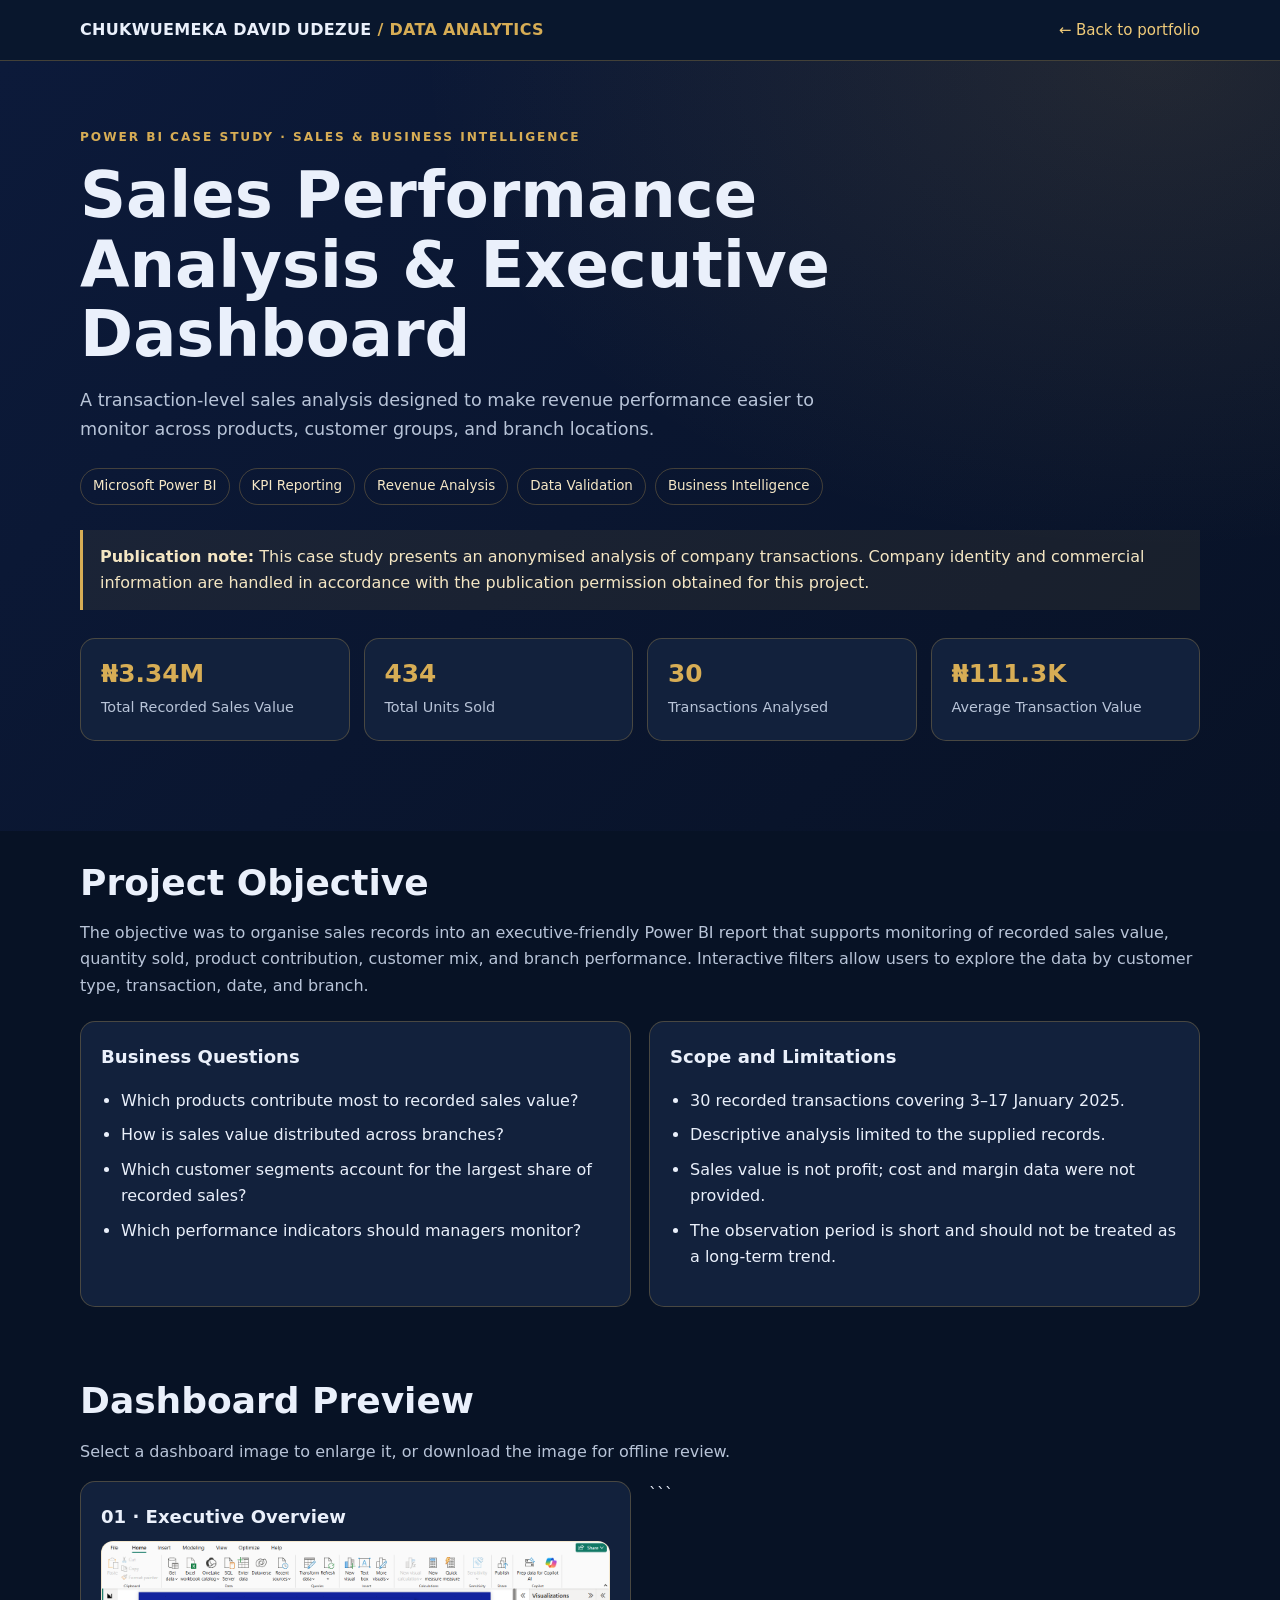
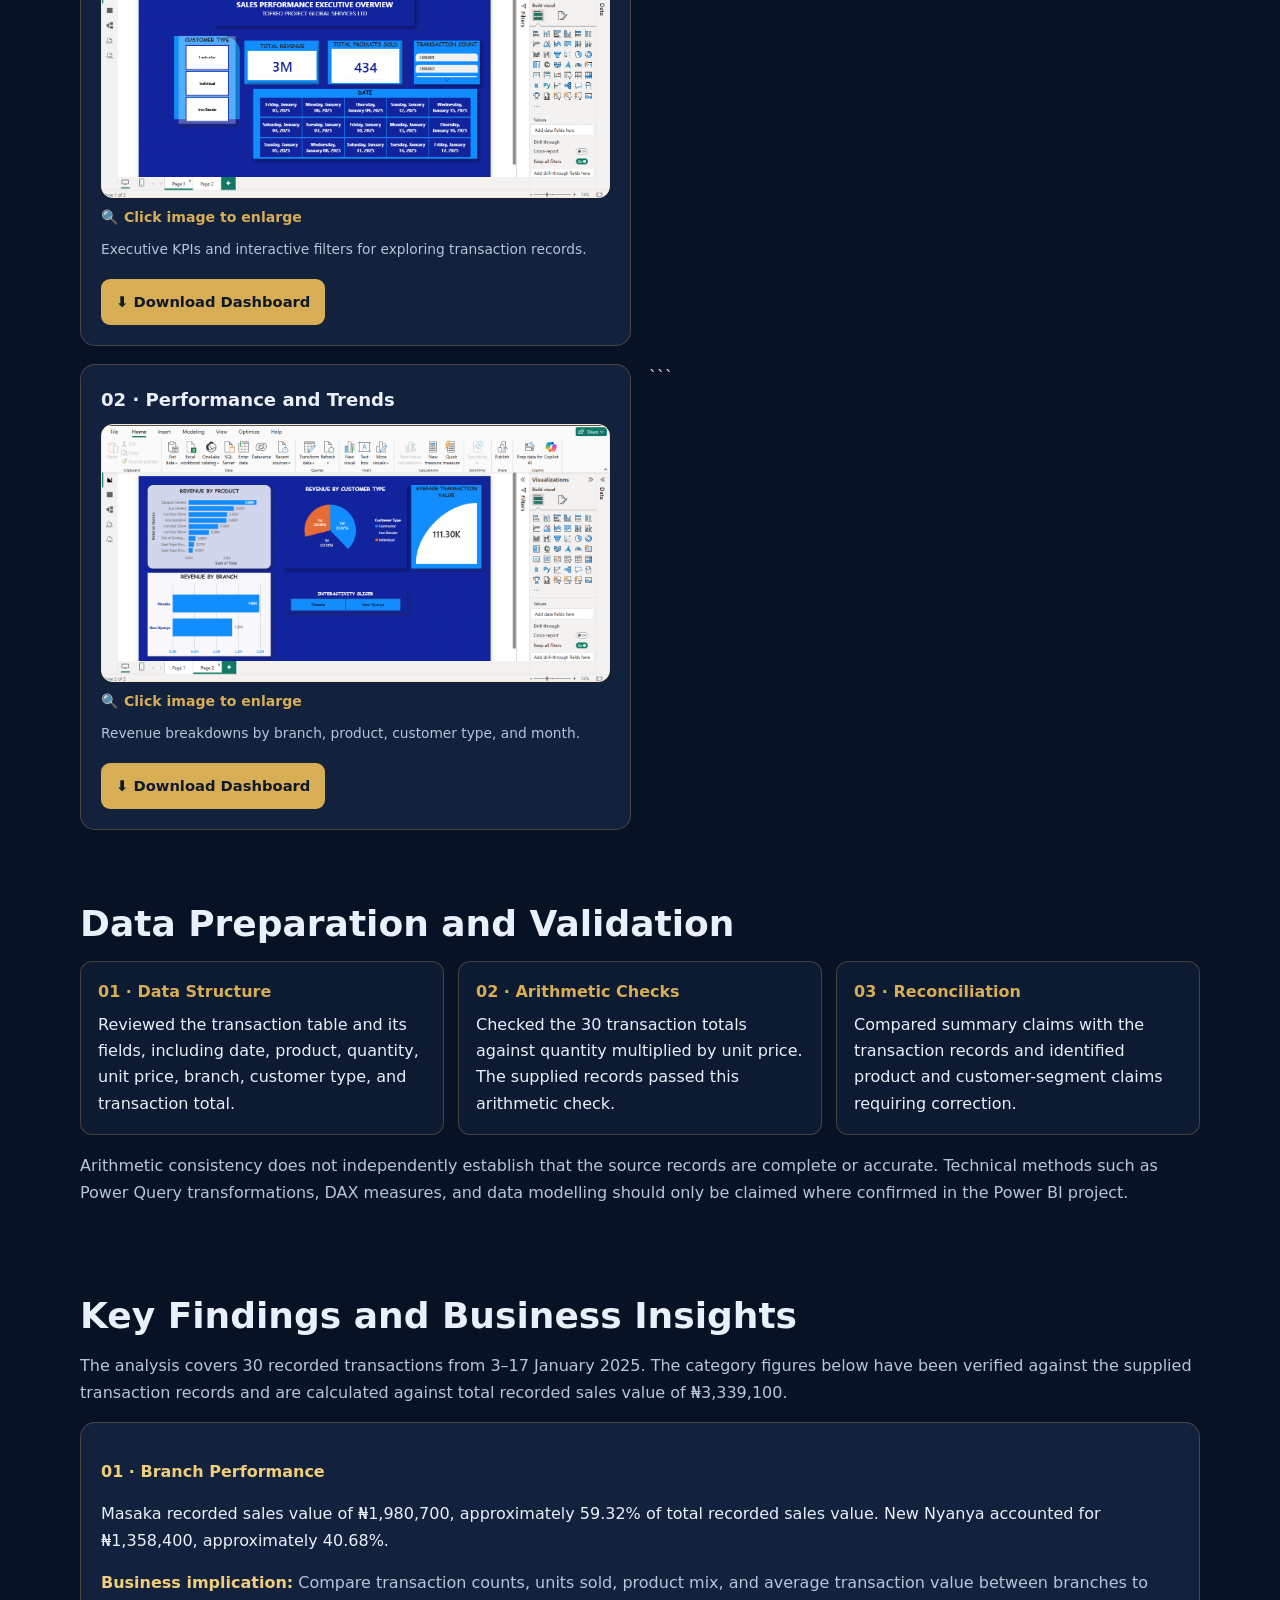
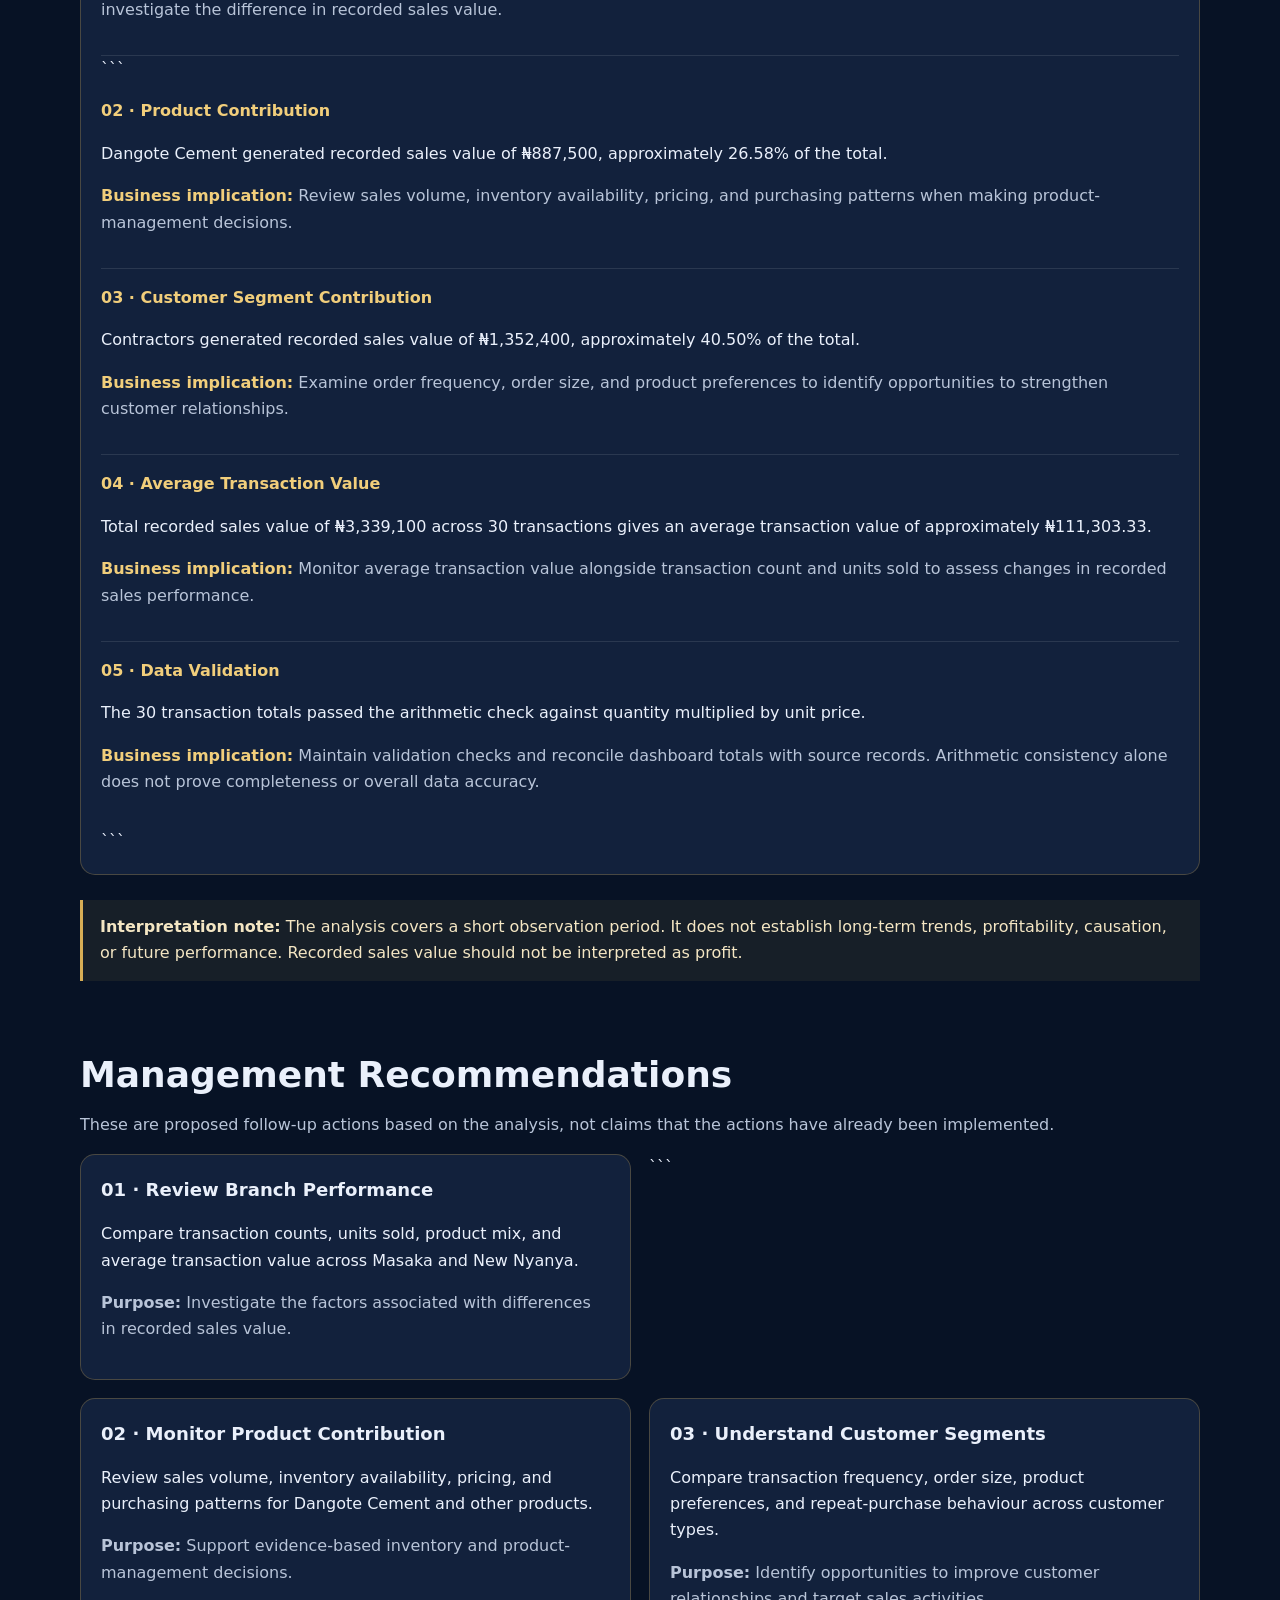
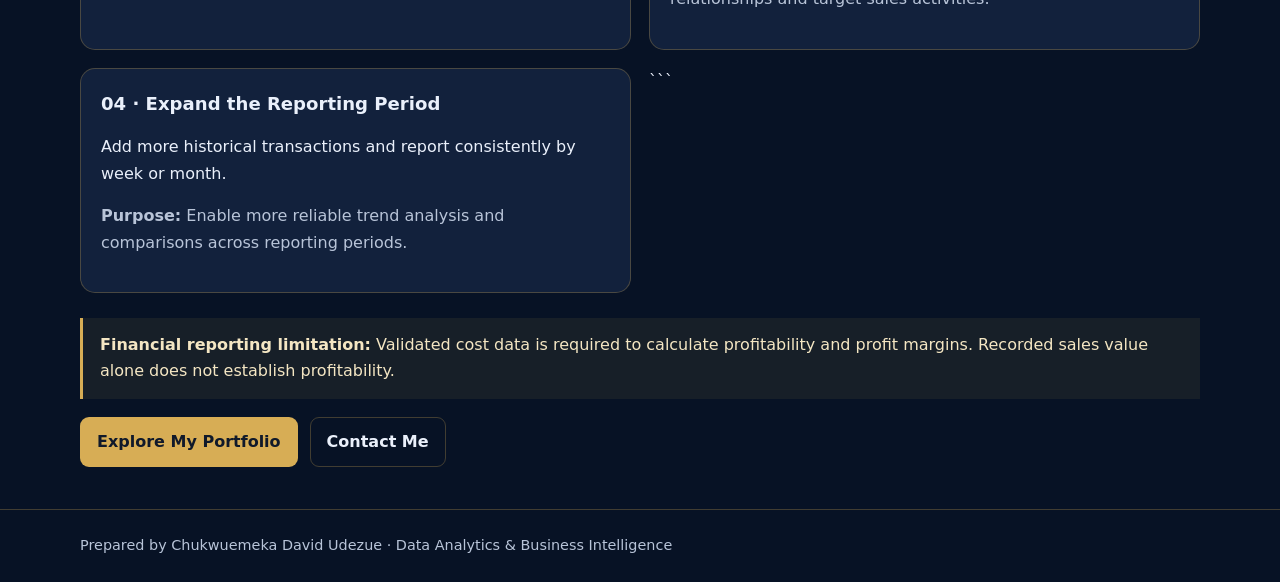
==== commit 57d3516e: "Finalize verified sales performance case study" ====
--- a/projects/sales-performance.html
+++ b/projects/sales-performance.html
@@ -4,7 +4,8 @@
 <head>
 <meta charset="utf-8">
 <meta name="viewport" content="width=device-width, initial-scale=1">
-<meta name="description" content="A Power BI sales analytics case study demonstrating KPI reporting, revenue analysis, branch and product performance, customer segmentation, and data validation.">
+<meta name="description" content="A Power BI sales performance case study showcasing executive KPI reporting, revenue analysis, branch and product performance, customer segmentation, and data validation.">
+<meta name="author" content="Chukwuemeka David Udezue">
 <title>Sales Performance Analysis | Chukwuemeka David Udezue</title>
 
 <style>
@@ -76,17 +77,17 @@
 .lightbox-image{display:block;max-width:100%;max-height:100%;width:auto;height:auto;object-fit:contain;border-radius:5px;background:#fff}
 .lightbox-note{color:var(--muted);font-size:.84rem;text-align:center;margin:0}
 @media(max-width:760px){
-.metrics{grid-template-columns:repeat(2,minmax(0,1fr))}
-.grid2,.process{grid-template-columns:1fr}
-.hero{padding-top:45px}
-.topbar .wrap{align-items:flex-start;flex-direction:column}
-.lightbox{padding:12px}
-.lightbox-toolbar{align-items:flex-start}
+  .metrics{grid-template-columns:repeat(2,minmax(0,1fr))}
+  .grid2,.process{grid-template-columns:1fr}
+  .hero{padding-top:45px}
+  .topbar .wrap{align-items:flex-start;flex-direction:column}
+  .lightbox{padding:12px}
+  .lightbox-toolbar{align-items:flex-start}
 }
 @media(max-width:380px){
-.metrics{grid-template-columns:1fr}
-.image-actions,.lightbox-controls{width:100%}
-.download-btn{flex:1}
+  .metrics{grid-template-columns:1fr}
+  .image-actions,.lightbox-controls{width:100%}
+  .download-btn{flex:1}
 }
 </style>
 
@@ -115,7 +116,9 @@
     <span class="tag">Business Intelligence</span>
   </div>
 
-  <div class="notice"><strong>Publication note:</strong> This case study presents an anonymised analysis of company transactions. Company identity and commercial information are handled in accordance with the publication permission obtained for this project.</div>
+  <div class="notice">
+    <strong>Publication note:</strong> This case study presents an anonymised analysis of company transactions. Company identity and commercial information are handled in accordance with the publication permission obtained for this project.
+  </div>
 
   <div class="metrics">
     <div class="metric"><strong>₦3.34M</strong><span>Total Recorded Sales Value</span></div>
@@ -167,7 +170,9 @@
         <span class="zoom-hint">🔍 Click image to enlarge</span>
       </button>
       <p class="caption">Executive KPIs and interactive filters for exploring transaction records.</p>
-      <div class="image-actions"><a class="download-btn" href="../assets/images/Tofred-Dashboard-Page1-Complete.png" download="Tofred-Dashboard-Page1-Complete.png">⬇ Download Dashboard</a></div>
+      <div class="image-actions">
+        <a class="download-btn" href="../assets/images/Tofred-Dashboard-Page1-Complete.png" download="Tofred-Dashboard-Page1-Complete.png">⬇ Download Dashboard</a>
+      </div>
     </article>
 
 ```
@@ -178,7 +183,9 @@
     <span class="zoom-hint">🔍 Click image to enlarge</span>
   </button>
   <p class="caption">Revenue breakdowns by branch, product, customer type, and month.</p>
-  <div class="image-actions"><a class="download-btn" href="../assets/images/Tofred-Dashboard-Page2-Charts%20%281%29.png" download="Tofred-Dashboard-Page2-Charts.png">⬇ Download Dashboard</a></div>
+  <div class="image-actions">
+    <a class="download-btn" href="../assets/images/Tofred-Dashboard-Page2-Charts%20%281%29.png" download="Tofred-Dashboard-Page2-Charts.png">⬇ Download Dashboard</a>
+  </div>
 </article>
 ```
 
@@ -201,37 +208,46 @@
 <section>
 <div class="wrap">
   <h2>Key Findings and Business Insights</h2>
-  <p class="muted">The dashboard enables comparison of recorded sales value across branches, products, customer segments, and dates. The following are the principal analysis areas; exact category totals and percentages should be verified against the final Power BI report and source workbook before publication.</p>
+  <p class="muted">The analysis covers 30 recorded transactions from 3–17 January 2025. The category figures below have been verified against the supplied transaction records and are calculated against total recorded sales value of ₦3,339,100.</p>
 
   <div class="panel">
     <div class="finding">
       <strong>01 · Branch Performance</strong>
-      <p>Compare recorded sales value between Masaka and New Nyanya to identify differences in branch-level performance.</p>
-      <p class="muted"><strong>Business implication:</strong> Investigate transaction counts, units sold, product mix, and average transaction value before drawing conclusions about the reasons for any difference.</p>
+      <p>Masaka recorded sales value of ₦1,980,700, approximately 59.32% of total recorded sales value. New Nyanya accounted for ₦1,358,400, approximately 40.68%.</p>
+      <p class="muted"><strong>Business implication:</strong> Compare transaction counts, units sold, product mix, and average transaction value between branches to investigate the difference in recorded sales value.</p>
     </div>
-    <div class="finding">
-      <strong>02 · Product Contribution</strong>
-      <p>Use the product revenue breakdown to identify which building materials contribute most to recorded sales value.</p>
-      <p class="muted"><strong>Business implication:</strong> Consider sales volume, inventory availability, pricing, and purchasing patterns when reviewing product performance.</p>
-    </div>
-    <div class="finding">
-      <strong>03 · Customer Segment Analysis</strong>
-      <p>Compare recorded sales across customer types, including Contractors, Individuals, and Iron Benders.</p>
-      <p class="muted"><strong>Business implication:</strong> Examine order frequency, order size, and product preferences to identify opportunities to strengthen customer relationships.</p>
-    </div>
-    <div class="finding">
-      <strong>04 · Transaction Value</strong>
-      <p>The reported total sales value of ₦3,339,100 across 30 transactions gives an average transaction value of approximately ₦111,303.33.</p>
-      <p class="muted"><strong>Business implication:</strong> Monitor average transaction value alongside transaction count and units sold to understand changes in recorded sales performance.</p>
-    </div>
-    <div class="finding">
-      <strong>05 · Data Quality</strong>
-      <p>Checking transaction totals against quantity multiplied by unit price helps identify arithmetic inconsistencies in the supplied records.</p>
-      <p class="muted"><strong>Business implication:</strong> Retain validation checks and reconcile report totals with source records before using the results to support business decisions.</p>
-    </div>
-  </div>
-
-  <div class="notice"><strong>Interpretation note:</strong> This analysis covers a short observation period. It does not establish long-term trends, profitability, causation, or future performance. Validate all category-level figures against the original transaction data before relying on them for decisions.</div>
+
+```
+<div class="finding">
+  <strong>02 · Product Contribution</strong>
+  <p>Dangote Cement generated recorded sales value of ₦887,500, approximately 26.58% of the total.</p>
+  <p class="muted"><strong>Business implication:</strong> Review sales volume, inventory availability, pricing, and purchasing patterns when making product-management decisions.</p>
+</div>
+
+<div class="finding">
+  <strong>03 · Customer Segment Contribution</strong>
+  <p>Contractors generated recorded sales value of ₦1,352,400, approximately 40.50% of the total.</p>
+  <p class="muted"><strong>Business implication:</strong> Examine order frequency, order size, and product preferences to identify opportunities to strengthen customer relationships.</p>
+</div>
+
+<div class="finding">
+  <strong>04 · Average Transaction Value</strong>
+  <p>Total recorded sales value of ₦3,339,100 across 30 transactions gives an average transaction value of approximately ₦111,303.33.</p>
+  <p class="muted"><strong>Business implication:</strong> Monitor average transaction value alongside transaction count and units sold to assess changes in recorded sales performance.</p>
+</div>
+
+<div class="finding">
+  <strong>05 · Data Validation</strong>
+  <p>The 30 transaction totals passed the arithmetic check against quantity multiplied by unit price.</p>
+  <p class="muted"><strong>Business implication:</strong> Maintain validation checks and reconcile dashboard totals with source records. Arithmetic consistency alone does not prove completeness or overall data accuracy.</p>
+</div>
+```
+
+  </div>
+
+  <div class="notice">
+    <strong>Interpretation note:</strong> The analysis covers a short observation period. It does not establish long-term trends, profitability, causation, or future performance. Recorded sales value should not be interpreted as profit.
+  </div>
 </div>
 </section>
 
@@ -243,24 +259,30 @@
   <div class="grid2">
     <article class="panel">
       <h3>01 · Review Branch Performance</h3>
-      <p>Compare transaction counts, units sold, product mix, and average transaction value across branches.</p>
+      <p>Compare transaction counts, units sold, product mix, and average transaction value across Masaka and New Nyanya.</p>
       <p class="muted"><strong>Purpose:</strong> Investigate the factors associated with differences in recorded sales value.</p>
     </article>
-    <article class="panel">
-      <h3>02 · Monitor Product Contribution</h3>
-      <p>Review sales volume, inventory availability, pricing, and purchasing patterns for high-contributing products.</p>
-      <p class="muted"><strong>Purpose:</strong> Support evidence-based inventory and product-management decisions.</p>
-    </article>
-    <article class="panel">
-      <h3>03 · Understand Customer Segments</h3>
-      <p>Compare transaction frequency, order size, product preferences, and repeat-purchase behaviour across customer types.</p>
-      <p class="muted"><strong>Purpose:</strong> Identify opportunities to improve customer relationships and target sales activities.</p>
-    </article>
-    <article class="panel">
-      <h3>04 · Expand the Reporting Period</h3>
-      <p>Add more historical transactions and report consistently by week or month.</p>
-      <p class="muted"><strong>Purpose:</strong> Enable more reliable trend analysis and comparisons across reporting periods.</p>
-    </article>
+
+```
+<article class="panel">
+  <h3>02 · Monitor Product Contribution</h3>
+  <p>Review sales volume, inventory availability, pricing, and purchasing patterns for Dangote Cement and other products.</p>
+  <p class="muted"><strong>Purpose:</strong> Support evidence-based inventory and product-management decisions.</p>
+</article>
+
+<article class="panel">
+  <h3>03 · Understand Customer Segments</h3>
+  <p>Compare transaction frequency, order size, product preferences, and repeat-purchase behaviour across customer types.</p>
+  <p class="muted"><strong>Purpose:</strong> Identify opportunities to improve customer relationships and target sales activities.</p>
+</article>
+
+<article class="panel">
+  <h3>04 · Expand the Reporting Period</h3>
+  <p>Add more historical transactions and report consistently by week or month.</p>
+  <p class="muted"><strong>Purpose:</strong> Enable more reliable trend analysis and comparisons across reporting periods.</p>
+</article>
+```
+
   </div>
 
   <div class="notice"><strong>Financial reporting limitation:</strong> Validated cost data is required to calculate profitability and profit margins. Recorded sales value alone does not establish profitability.</div>
@@ -307,12 +329,14 @@
     const imagePath=button.dataset.image;
     const imageTitle=button.dataset.title;
     const previewImage=button.querySelector("img");
+
     previouslyFocusedElement=document.activeElement;
     lightboxImage.src=imagePath;
     lightboxImage.alt=previewImage?previewImage.alt:imageTitle;
     lightboxTitle.textContent=imageTitle;
     lightboxDownload.href=imagePath;
     lightboxDownload.download=imagePath.includes("Page1-Complete")?"Tofred-Dashboard-Page1-Complete.png":"Tofred-Dashboard-Page2-Charts.png";
+
     lightbox.classList.add("is-open");
     lightbox.setAttribute("aria-hidden","false");
     document.body.classList.add("lightbox-open");
@@ -331,10 +355,13 @@
   imageButtons.forEach(function(button){
     button.addEventListener("click",function(){openLightbox(button);});
   });
+
   closeButton.addEventListener("click",closeLightbox);
+
   lightbox.addEventListener("click",function(event){
     if(event.target===lightbox) closeLightbox();
   });
+
   document.addEventListener("keydown",function(event){
     if(event.key==="Escape"&&lightbox.classList.contains("is-open")) closeLightbox();
   });
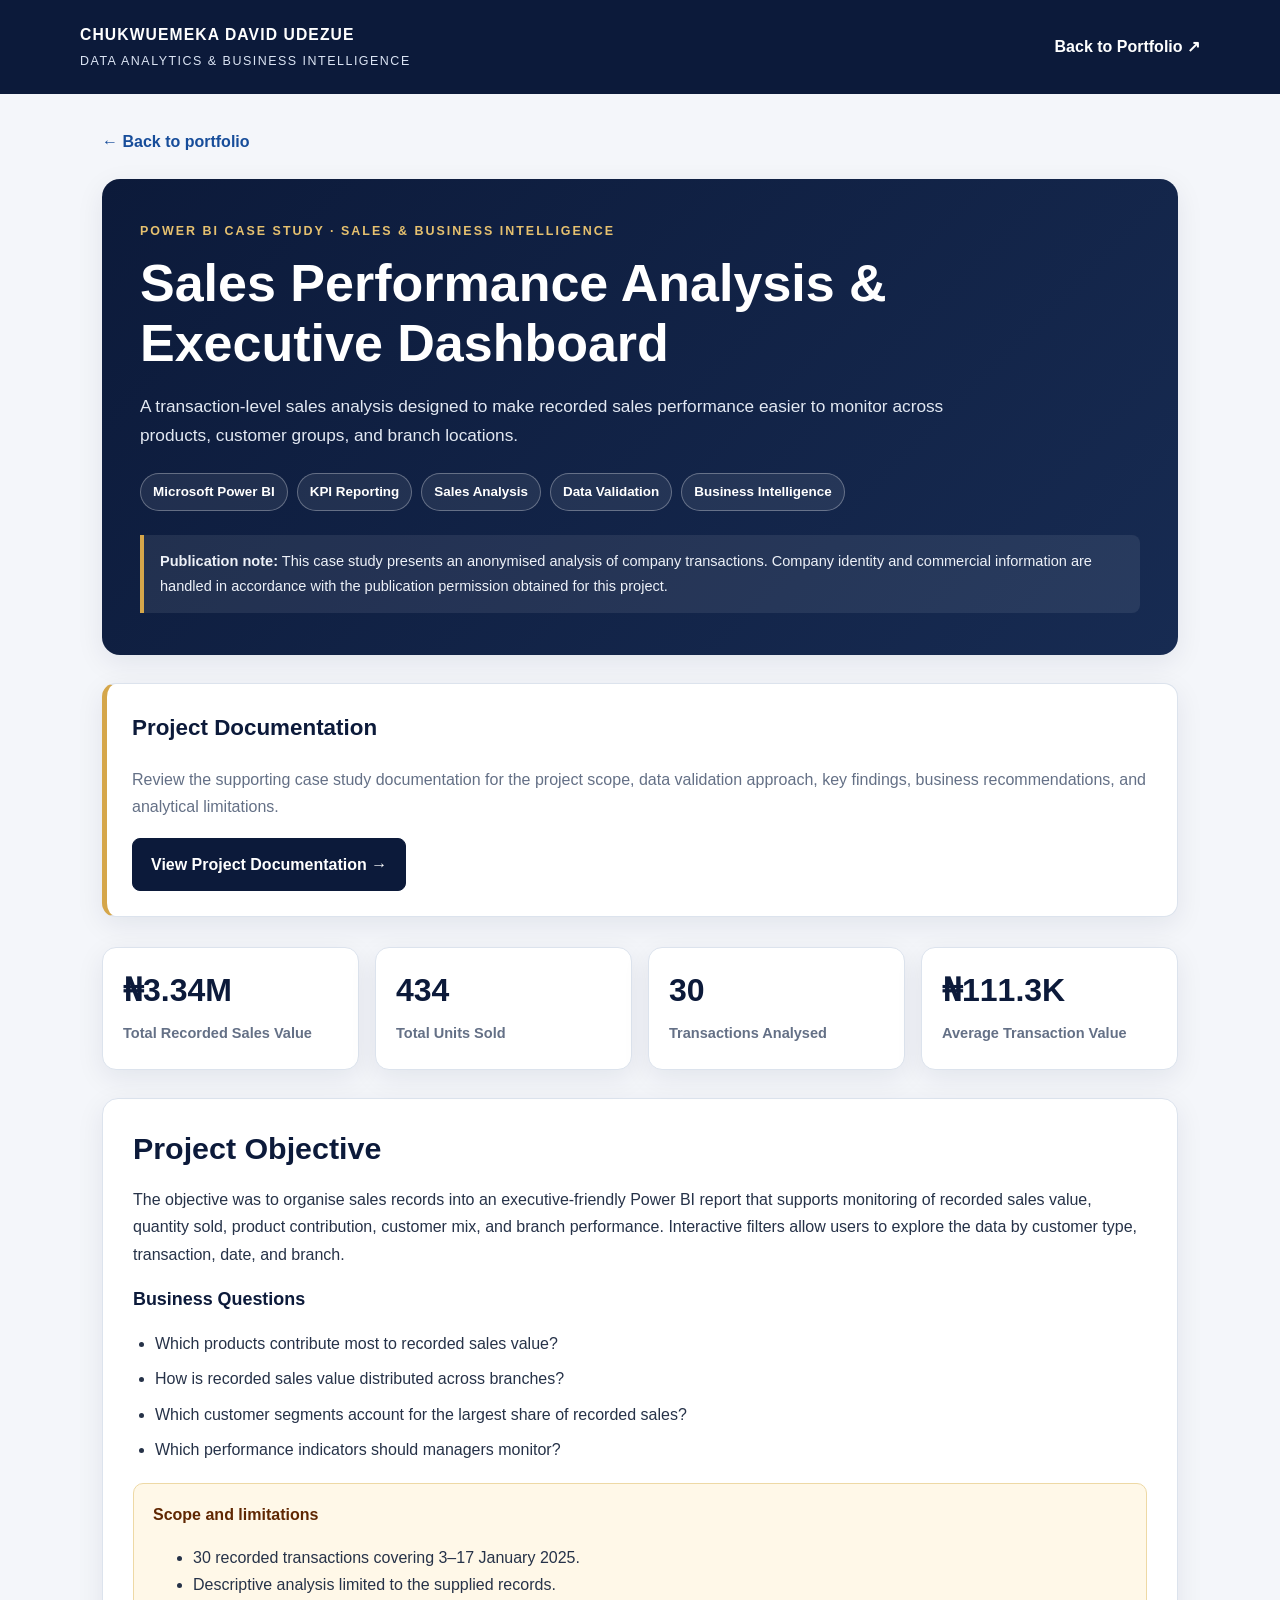
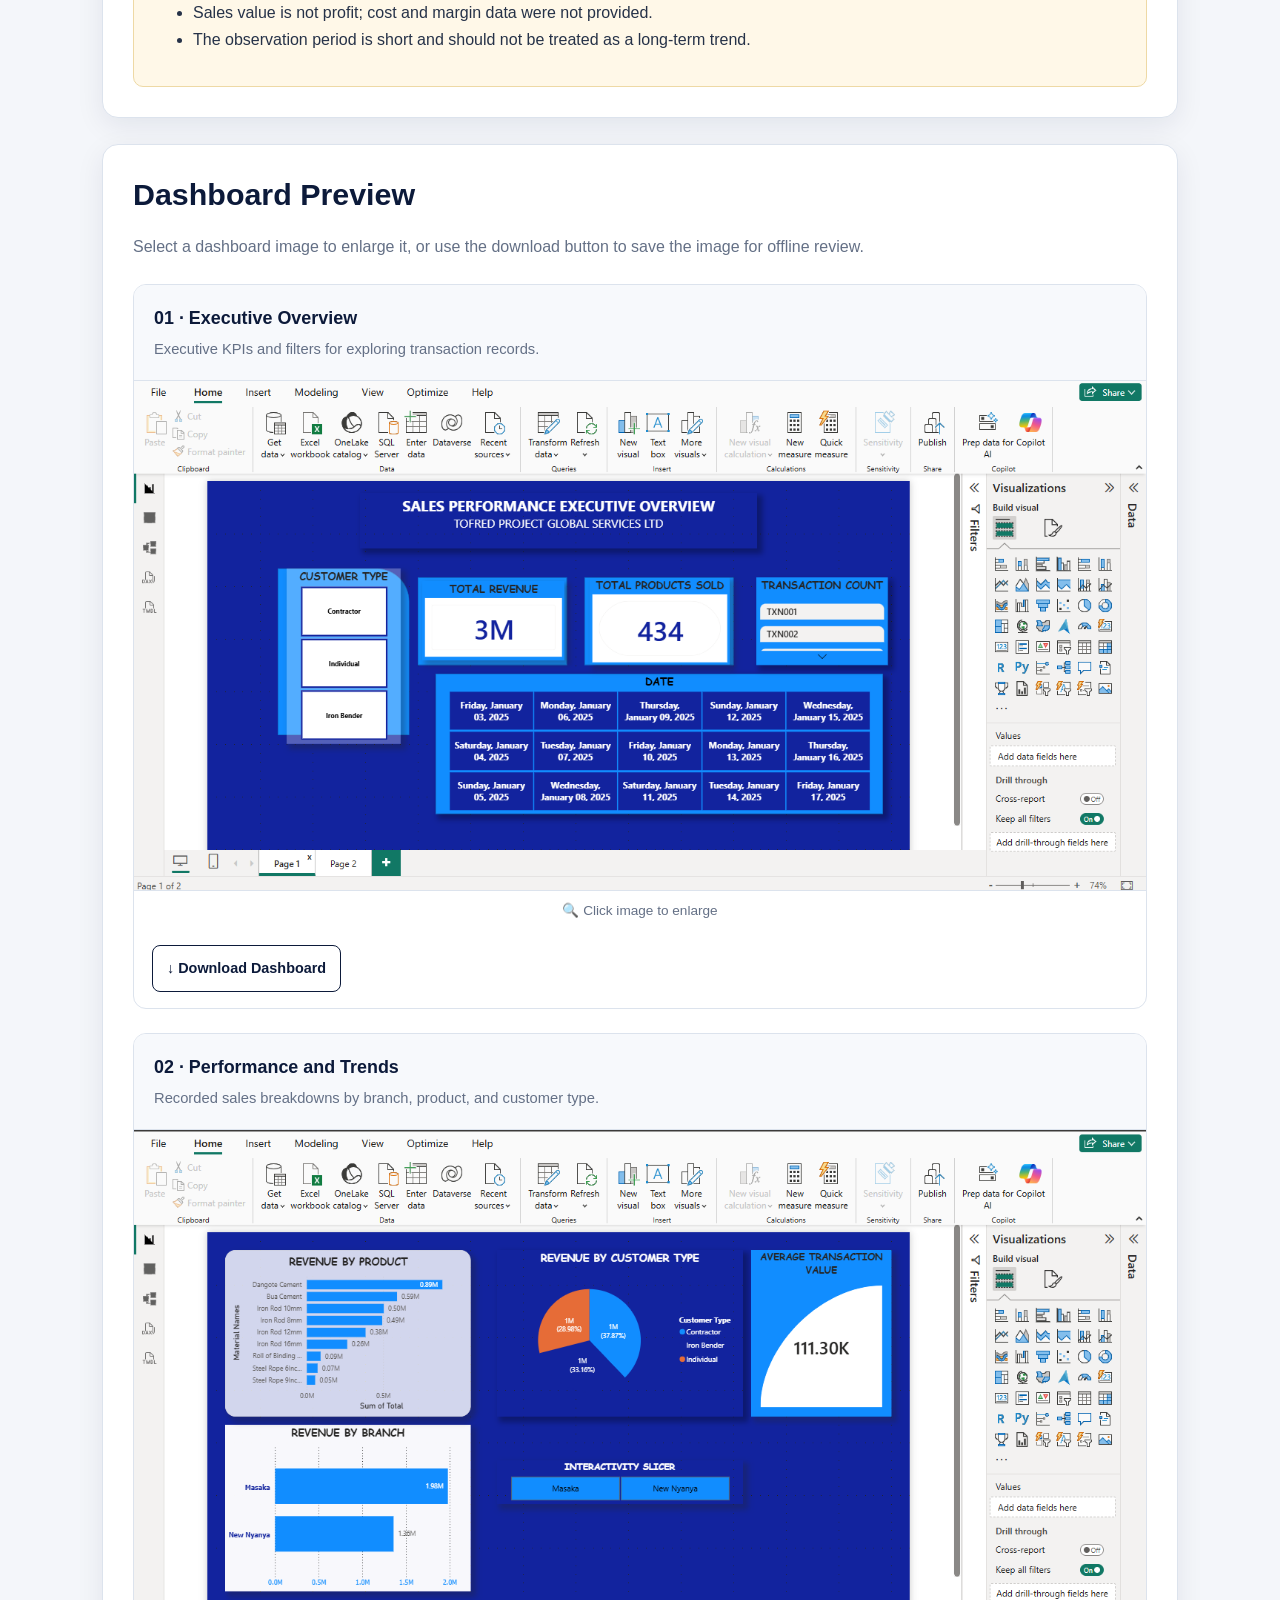
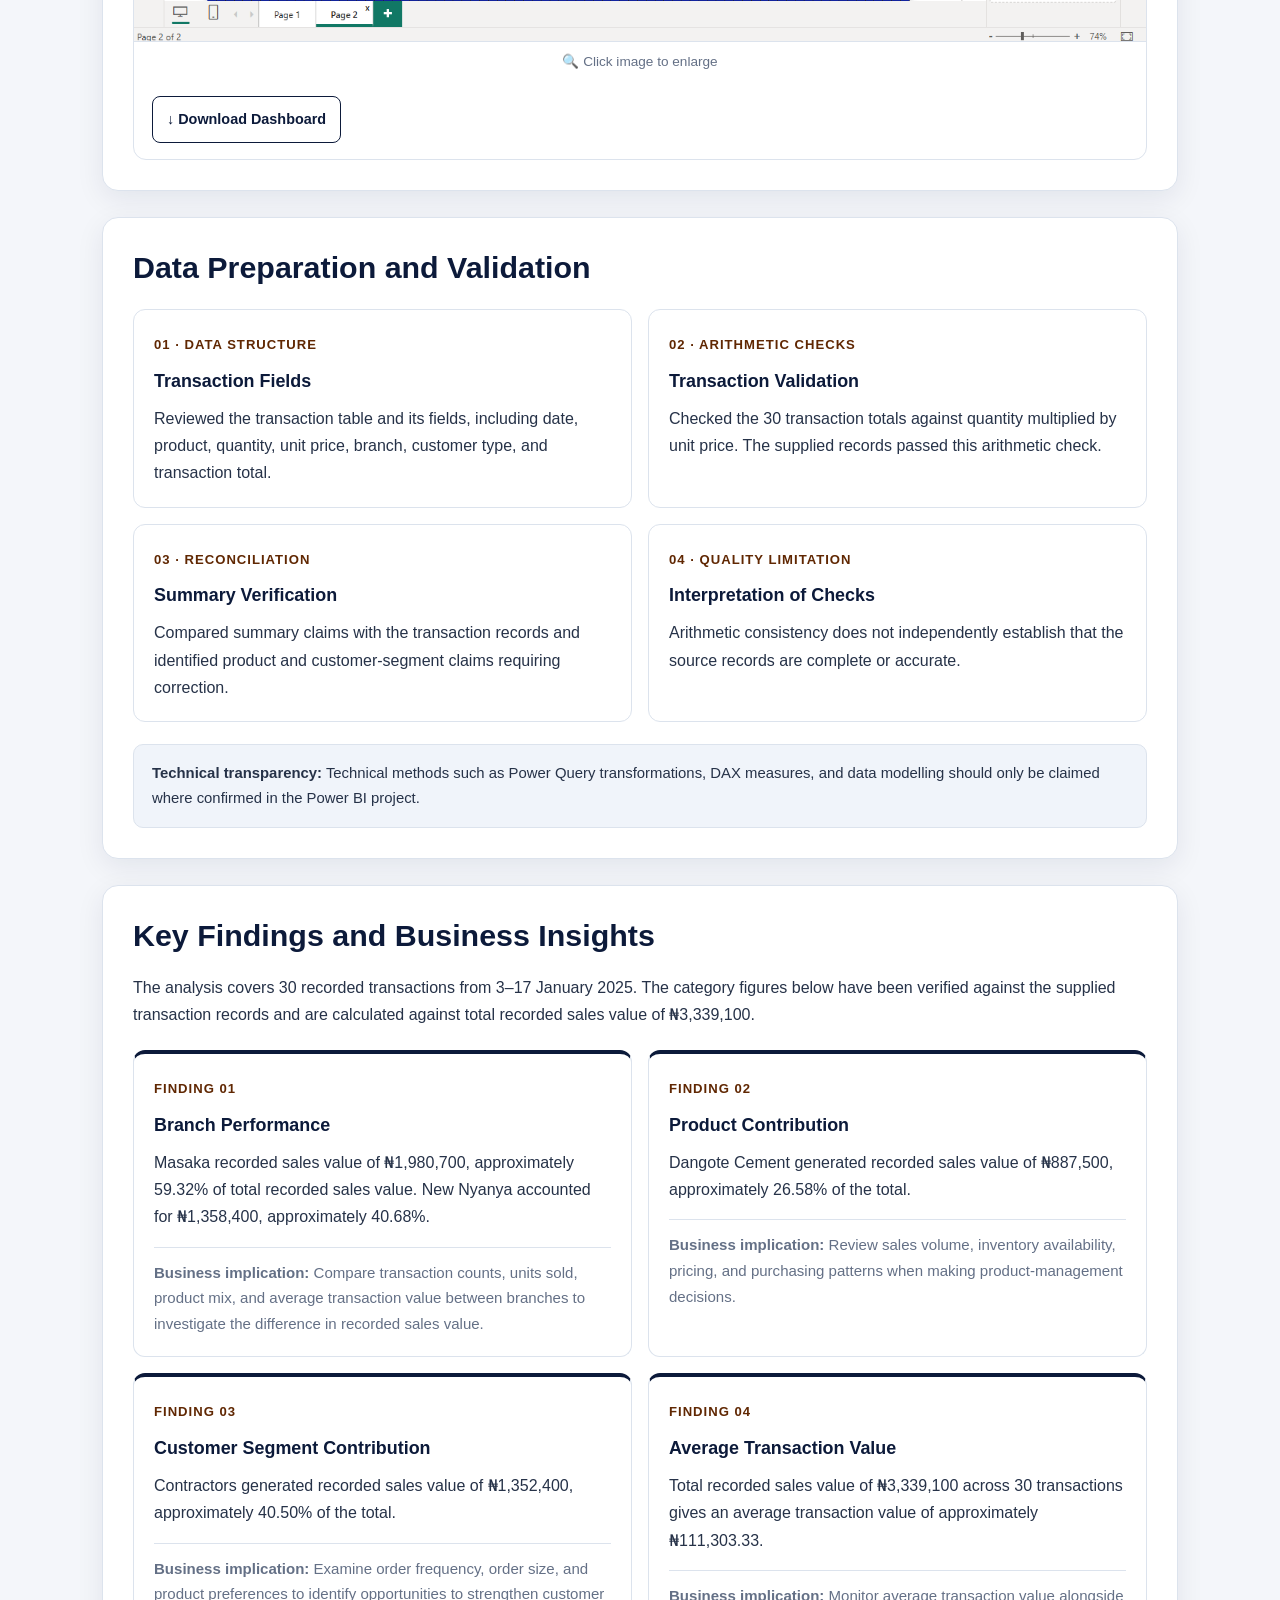
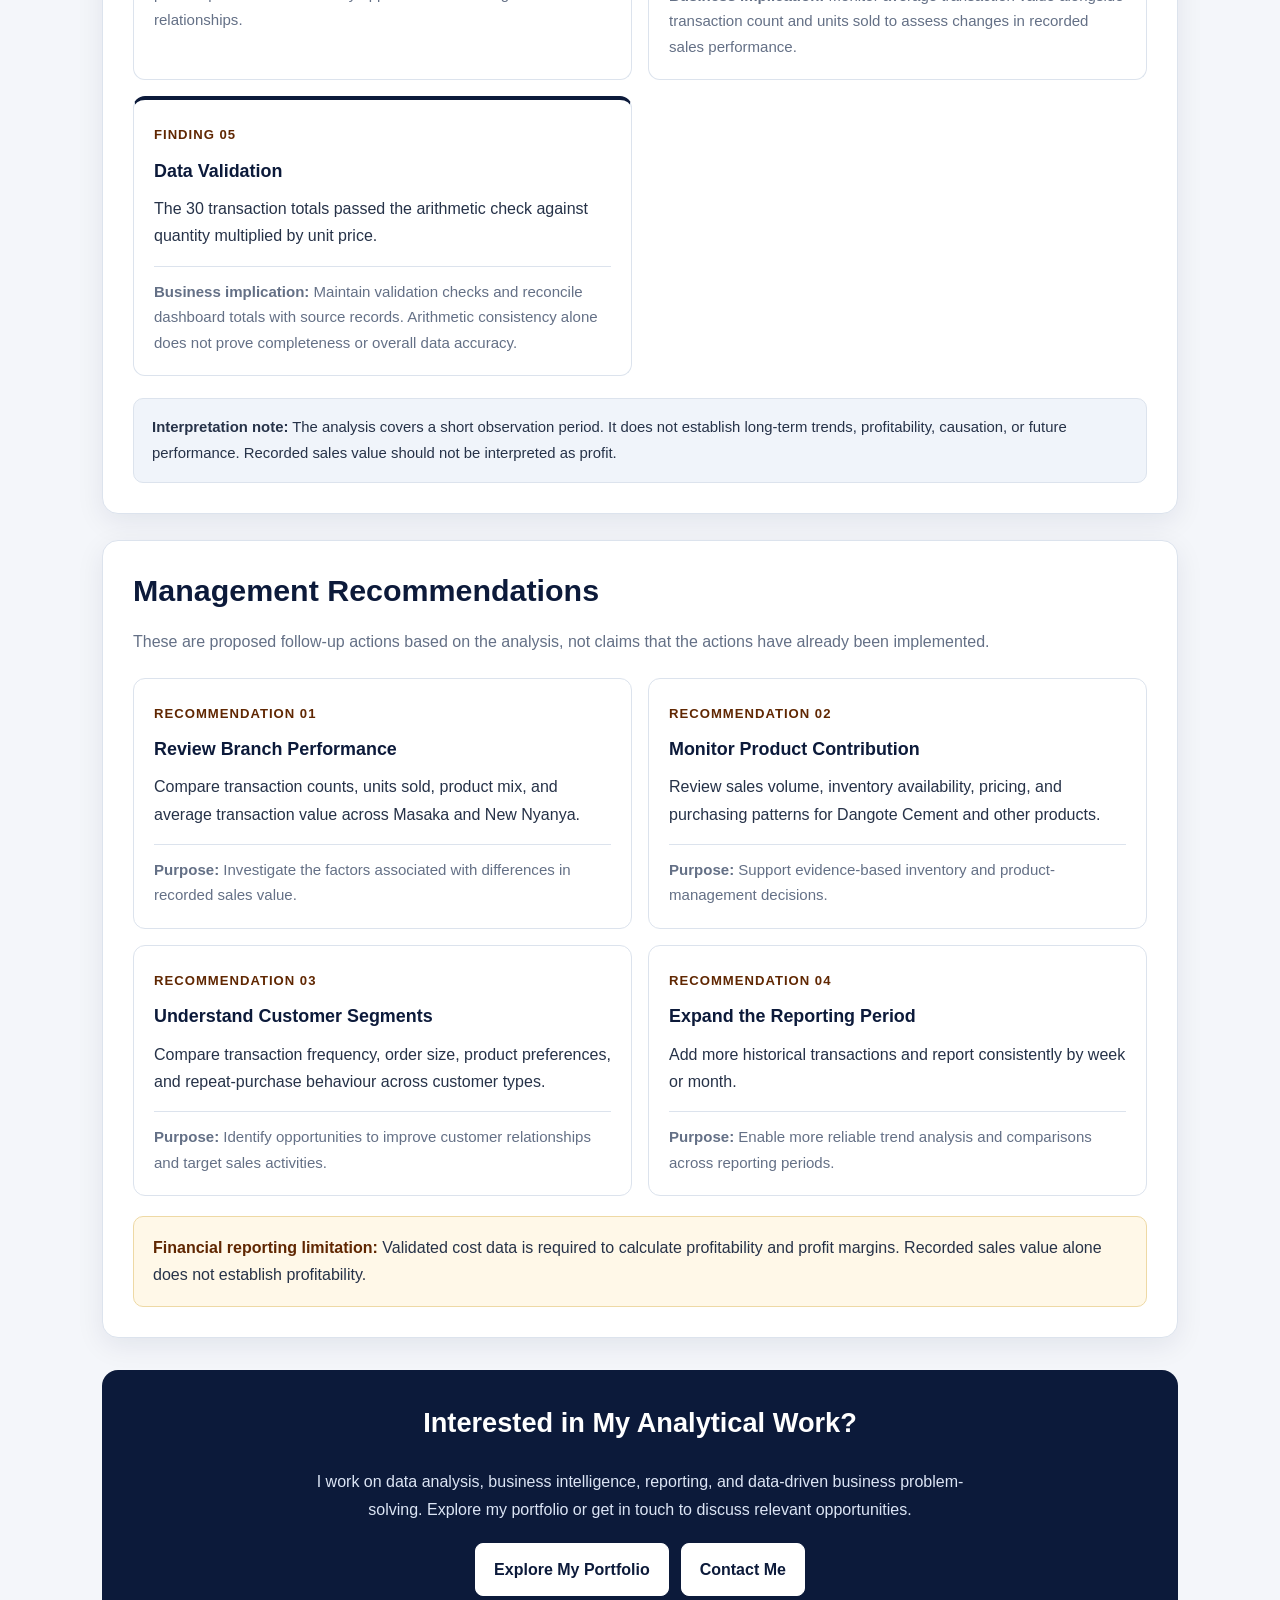
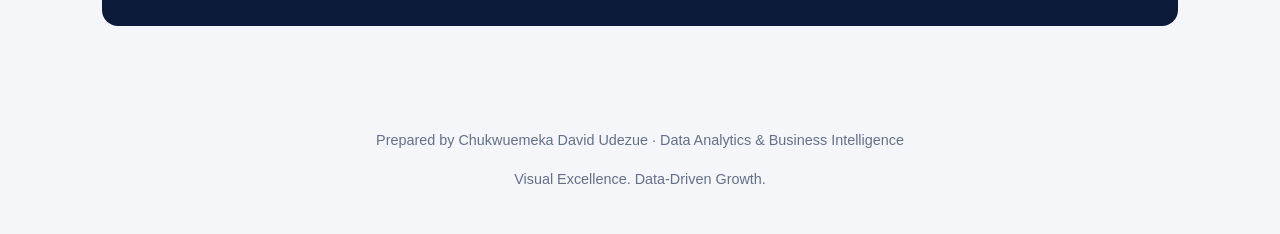
==== commit 269ddf04: "Improve sales performance case study and add documentation link" ====
--- a/projects/sales-performance.html
+++ b/projects/sales-performance.html
@@ -1,372 +1,1171 @@
-<!doctype html>
-
+<!DOCTYPE html>
 <html lang="en">
 <head>
-<meta charset="utf-8">
-<meta name="viewport" content="width=device-width, initial-scale=1">
-<meta name="description" content="A Power BI sales performance case study showcasing executive KPI reporting, revenue analysis, branch and product performance, customer segmentation, and data validation.">
-<meta name="author" content="Chukwuemeka David Udezue">
-<title>Sales Performance Analysis | Chukwuemeka David Udezue</title>
-
-<style>
-:root {
-  --navy:#0c1a3a;
-  --gold:#d7ad55;
-  --ink:#eaf0fb;
-  --muted:#b8c4d8;
-  --panel:#12213c;
-  --line:rgba(215,173,85,.28);
-  --page:#071225;
-}
-*{box-sizing:border-box}
-html{scroll-behavior:smooth}
-body{margin:0;background:var(--page);color:var(--ink);font:16px/1.65 system-ui,-apple-system,"Segoe UI",Roboto,Arial,sans-serif}
-body.lightbox-open{overflow:hidden}
-a{color:#f0cb79}
-a:focus-visible,button:focus-visible{outline:3px solid #f0cb79;outline-offset:3px}
-button{font:inherit}
-.wrap{width:min(1120px,92%);margin:auto}
-.topbar{border-bottom:1px solid var(--line);background:#09172d}
-.topbar .wrap{display:flex;justify-content:space-between;align-items:center;gap:18px;padding:17px 0}
-.brand{font-weight:800;letter-spacing:.02em}
-.back{font-size:.94rem;text-decoration:none}
-.hero{padding:66px 0 42px;background:radial-gradient(ellipse at 90% 0%,rgba(215,173,85,.12),transparent 45%),linear-gradient(135deg,#0c1a3a,#081226)}
-.eyebrow{text-transform:uppercase;letter-spacing:.16em;font-size:.76rem;color:var(--gold);font-weight:800}
-h1{font-size:clamp(2.1rem,5vw,4.1rem);line-height:1.08;max-width:850px;margin:14px 0}
-.lead{max-width:790px;color:var(--muted);font-size:1.1rem}
-.tags{display:flex;flex-wrap:wrap;gap:9px;margin:24px 0}
-.tag{border:1px solid var(--line);border-radius:999px;padding:6px 12px;color:#f5e7c6;font-size:.84rem}
-.notice{margin-top:25px;padding:14px 17px;border-left:3px solid var(--gold);background:rgba(215,173,85,.08);color:#f4e6c3}
-.metrics{display:grid;grid-template-columns:repeat(4,minmax(0,1fr));gap:14px;margin:28px 0 48px}
-.metric,.panel{background:var(--panel);border:1px solid var(--line);border-radius:15px;padding:20px}
-.metric strong{display:block;font-size:1.55rem;color:var(--gold);line-height:1.2}
-.metric span{display:block;color:var(--muted);font-size:.9rem;margin-top:7px}
-section{padding:30px 0 42px}
-h2{font-size:clamp(1.55rem,3vw,2.25rem);line-height:1.2;margin:0 0 16px}
-h3{margin:0 0 9px;font-size:1.13rem}
-.muted,.caption{color:var(--muted)}
-.grid2{display:grid;grid-template-columns:1fr 1fr;gap:18px}
-.bullet{padding-left:20px}
-.bullet li{margin:8px 0}
-.shot{width:100%;height:auto;display:block;border-radius:12px;border:1px solid var(--line);background:#fff}
-.caption{font-size:.86rem;margin:9px 0 0}
-.finding{padding:16px 0;border-bottom:1px solid rgba(255,255,255,.1)}
-.finding:last-child{border-bottom:0}
-.finding strong{color:#f1ce7b}
-.process{display:grid;grid-template-columns:repeat(3,1fr);gap:14px}
-.step{padding:17px;border:1px solid var(--line);border-radius:12px;background:rgba(18,33,60,.6)}
-.step b{color:var(--gold);display:block;margin-bottom:6px}
-footer{border-top:1px solid var(--line);padding:24px 0;color:var(--muted);font-size:.9rem}
-.actions,.image-actions{display:flex;flex-wrap:wrap;gap:12px;margin-top:18px}
-.btn,.download-btn{display:inline-flex;align-items:center;justify-content:center;gap:8px;border-radius:9px;padding:11px 16px;text-decoration:none;font-weight:750;background:var(--gold);color:#10192a;border:1px solid transparent;cursor:pointer}
-.btn.secondary,.download-btn.secondary{background:transparent;border-color:var(--line);color:var(--ink)}
-.btn:hover,.download-btn:hover{filter:brightness(1.08)}
-.image-open{display:block;width:100%;padding:0;margin:0;border:0;border-radius:12px;background:transparent;cursor:zoom-in;text-align:left}
-.image-open .shot{transition:border-color .2s ease}
-.image-open:hover .shot{border-color:var(--gold)}
-.zoom-hint{display:block;margin-top:8px;color:var(--gold);font-size:.88rem;font-weight:700}
-.download-btn{font-size:.92rem;padding:10px 14px}
-.lightbox{display:none;position:fixed;inset:0;z-index:9999;padding:24px;background:rgba(2,7,18,.96);align-items:center;justify-content:center}
-.lightbox.is-open{display:flex}
-.lightbox-content{display:flex;flex-direction:column;align-items:center;gap:14px;width:100%;height:100%;min-height:0}
-.lightbox-toolbar{display:flex;justify-content:space-between;align-items:center;gap:12px;width:min(1200px,100%);flex-wrap:wrap}
-.lightbox-title{font-size:.95rem;font-weight:700}
-.lightbox-controls{display:flex;flex-wrap:wrap;gap:10px}
-.lightbox-close{min-width:44px;min-height:44px;padding:8px 14px;border:1px solid rgba(255,255,255,.3);border-radius:8px;background:#182644;color:#fff;font-weight:750;cursor:pointer}
-.lightbox-image-wrap{flex:1;display:flex;align-items:center;justify-content:center;width:100%;min-height:0;overflow:auto}
-.lightbox-image{display:block;max-width:100%;max-height:100%;width:auto;height:auto;object-fit:contain;border-radius:5px;background:#fff}
-.lightbox-note{color:var(--muted);font-size:.84rem;text-align:center;margin:0}
-@media(max-width:760px){
-  .metrics{grid-template-columns:repeat(2,minmax(0,1fr))}
-  .grid2,.process{grid-template-columns:1fr}
-  .hero{padding-top:45px}
-  .topbar .wrap{align-items:flex-start;flex-direction:column}
-  .lightbox{padding:12px}
-  .lightbox-toolbar{align-items:flex-start}
-}
-@media(max-width:380px){
-  .metrics{grid-template-columns:1fr}
-  .image-actions,.lightbox-controls{width:100%}
-  .download-btn{flex:1}
-}
-</style>
-
+  <meta charset="UTF-8">
+  <meta name="viewport" content="width=device-width, initial-scale=1.0">
+
+  <meta name="description" content="Sales Performance Analysis and Power BI Executive Dashboard case study by Chukwuemeka David Udezue. Explore recorded sales value, branch performance, product contribution, customer segments, data validation, and business recommendations.">
+
+  <meta name="author" content="Chukwuemeka David Udezue">
+  <meta name="theme-color" content="#0C1A3A">
+
+  <title>Sales Performance Analysis | Chukwuemeka David Udezue</title>
+
+  <style>
+    :root {
+      --navy: #0C1A3A;
+      --navy-light: #172b52;
+      --brown: #602702;
+      --gold: #d5a64a;
+      --background: #f4f6fa;
+      --surface: #ffffff;
+      --text: #263248;
+      --muted: #647086;
+      --border: #dce3ed;
+      --success: #176b45;
+      --shadow: 0 8px 28px rgba(12, 26, 58, 0.08);
+    }
+
+    * {
+      box-sizing: border-box;
+    }
+
+    html {
+      scroll-behavior: smooth;
+    }
+
+    body {
+      margin: 0;
+      background: var(--background);
+      color: var(--text);
+      font-family: Arial, Helvetica, sans-serif;
+      line-height: 1.7;
+    }
+
+    a {
+      color: #174d9a;
+      overflow-wrap: anywhere;
+    }
+
+    a:focus-visible,
+    button:focus-visible {
+      outline: 3px solid var(--gold);
+      outline-offset: 3px;
+    }
+
+    .topbar {
+      background: var(--navy);
+      color: #ffffff;
+      padding: 22px 20px;
+    }
+
+    .topbar-inner {
+      max-width: 1120px;
+      margin: 0 auto;
+      display: flex;
+      align-items: center;
+      justify-content: space-between;
+      gap: 18px;
+      flex-wrap: wrap;
+    }
+
+    .brand {
+      font-weight: 800;
+      letter-spacing: 1.1px;
+      font-size: 0.98rem;
+    }
+
+    .brand span {
+      display: block;
+      color: #dce5f5;
+      font-size: 0.78rem;
+      font-weight: 500;
+      letter-spacing: 1.5px;
+      margin-top: 2px;
+    }
+
+    .topbar a {
+      color: #ffffff;
+      text-decoration: none;
+      font-weight: 700;
+    }
+
+    .container {
+      max-width: 1120px;
+      margin: 0 auto;
+      padding: 34px 22px 60px;
+    }
+
+    .back-link {
+      display: inline-block;
+      margin-bottom: 24px;
+      font-weight: 700;
+      text-decoration: none;
+    }
+
+    .hero {
+      background: linear-gradient(135deg, var(--navy), var(--navy-light));
+      color: #ffffff;
+      border-radius: 18px;
+      padding: 42px 38px;
+      box-shadow: var(--shadow);
+      margin-bottom: 28px;
+    }
+
+    .eyebrow {
+      color: #e6c16f;
+      text-transform: uppercase;
+      letter-spacing: 2px;
+      font-weight: 800;
+      font-size: 0.78rem;
+      margin: 0 0 12px;
+    }
+
+    h1 {
+      font-size: clamp(2rem, 5vw, 3.25rem);
+      line-height: 1.15;
+      margin: 0 0 18px;
+      max-width: 850px;
+    }
+
+    .hero-description {
+      max-width: 850px;
+      color: #e2e8f2;
+      font-size: 1.08rem;
+      margin: 0 0 22px;
+    }
+
+    .tags {
+      display: flex;
+      flex-wrap: wrap;
+      gap: 9px;
+      margin-top: 22px;
+    }
+
+    .tag {
+      border: 1px solid rgba(255, 255, 255, 0.3);
+      background: rgba(255, 255, 255, 0.08);
+      color: #ffffff;
+      padding: 7px 12px;
+      border-radius: 30px;
+      font-size: 0.84rem;
+      font-weight: 700;
+    }
+
+    .publication-note {
+      margin-top: 24px;
+      padding: 14px 16px;
+      border-left: 4px solid var(--gold);
+      background: rgba(255, 255, 255, 0.08);
+      color: #edf1f8;
+      border-radius: 0 8px 8px 0;
+      font-size: 0.91rem;
+    }
+
+    .documentation-card {
+      background: #ffffff;
+      border: 1px solid var(--border);
+      border-left: 5px solid var(--gold);
+      border-radius: 14px;
+      padding: 25px;
+      margin: 0 0 30px;
+      box-shadow: var(--shadow);
+    }
+
+    .documentation-card h2 {
+      margin-top: 0;
+      color: var(--navy);
+      font-size: 1.4rem;
+    }
+
+    .documentation-card p {
+      color: var(--muted);
+      margin-bottom: 18px;
+    }
+
+    .button {
+      display: inline-flex;
+      justify-content: center;
+      align-items: center;
+      gap: 8px;
+      padding: 12px 18px;
+      border-radius: 8px;
+      background: var(--navy);
+      color: #ffffff;
+      text-decoration: none;
+      font-weight: 800;
+      border: 1px solid var(--navy);
+      transition: transform 0.2s ease, background 0.2s ease;
+    }
+
+    .button:hover {
+      background: var(--navy-light);
+      transform: translateY(-2px);
+    }
+
+    .button-secondary {
+      background: #ffffff;
+      color: var(--navy);
+    }
+
+    .button-secondary:hover {
+      background: #edf1f7;
+      color: var(--navy);
+    }
+
+    .kpi-grid {
+      display: grid;
+      grid-template-columns: repeat(4, minmax(0, 1fr));
+      gap: 16px;
+      margin: 28px 0;
+    }
+
+    .kpi-card {
+      background: var(--surface);
+      border: 1px solid var(--border);
+      border-radius: 14px;
+      padding: 23px 20px;
+      box-shadow: var(--shadow);
+      min-width: 0;
+    }
+
+    .kpi-value {
+      display: block;
+      color: var(--navy);
+      font-size: clamp(1.5rem, 3vw, 2rem);
+      font-weight: 800;
+      line-height: 1.2;
+      margin-bottom: 9px;
+    }
+
+    .kpi-label {
+      color: var(--muted);
+      font-size: 0.91rem;
+      font-weight: 700;
+    }
+
+    .section {
+      background: var(--surface);
+      border: 1px solid var(--border);
+      border-radius: 16px;
+      padding: 30px;
+      margin-top: 26px;
+      box-shadow: var(--shadow);
+    }
+
+    .section h2 {
+      color: var(--navy);
+      font-size: clamp(1.45rem, 3vw, 1.9rem);
+      line-height: 1.3;
+      margin: 0 0 18px;
+    }
+
+    .section h3 {
+      color: var(--navy);
+      font-size: 1.12rem;
+      margin: 0 0 9px;
+    }
+
+    .section p {
+      margin-top: 0;
+    }
+
+    .muted {
+      color: var(--muted);
+    }
+
+    .question-list {
+      padding-left: 22px;
+    }
+
+    .question-list li {
+      margin-bottom: 8px;
+    }
+
+    .limitation-box {
+      background: #fff8e8;
+      border: 1px solid #eed9a5;
+      border-radius: 10px;
+      padding: 17px 19px;
+      margin-top: 20px;
+    }
+
+    .limitation-box strong {
+      color: var(--brown);
+    }
+
+    .dashboard-card {
+      border: 1px solid var(--border);
+      border-radius: 13px;
+      overflow: hidden;
+      margin-top: 24px;
+      background: #ffffff;
+    }
+
+    .dashboard-card-header {
+      padding: 18px 20px;
+      background: #f7f9fc;
+      border-bottom: 1px solid var(--border);
+    }
+
+    .dashboard-card-header h3 {
+      margin: 0 0 4px;
+    }
+
+    .dashboard-card-header p {
+      margin: 0;
+      color: var(--muted);
+      font-size: 0.92rem;
+    }
+
+    .image-button {
+      display: block;
+      width: 100%;
+      border: 0;
+      padding: 0;
+      margin: 0;
+      background: #e9edf4;
+      cursor: zoom-in;
+    }
+
+    .dashboard-image {
+      display: block;
+      width: 100%;
+      height: auto;
+      min-height: 150px;
+      object-fit: contain;
+      background: #ffffff;
+    }
+
+    .image-hint {
+      display: block;
+      padding: 11px 18px;
+      background: #ffffff;
+      color: var(--muted);
+      font-size: 0.85rem;
+      text-align: center;
+      border-top: 1px solid var(--border);
+    }
+
+    .dashboard-actions {
+      display: flex;
+      flex-wrap: wrap;
+      gap: 10px;
+      padding: 16px 18px;
+    }
+
+    .dashboard-actions .button {
+      font-size: 0.9rem;
+      padding: 10px 14px;
+    }
+
+    .process-grid,
+    .insights-grid,
+    .recommendations-grid {
+      display: grid;
+      grid-template-columns: repeat(2, minmax(0, 1fr));
+      gap: 16px;
+      margin-top: 22px;
+    }
+
+    .info-card {
+      border: 1px solid var(--border);
+      border-radius: 12px;
+      padding: 20px;
+      background: #ffffff;
+    }
+
+    .number-label {
+      display: inline-block;
+      color: var(--brown);
+      font-size: 0.82rem;
+      font-weight: 800;
+      letter-spacing: 1px;
+      text-transform: uppercase;
+      margin-bottom: 9px;
+    }
+
+    .info-card p:last-child {
+      margin-bottom: 0;
+    }
+
+    .insight-card {
+      border-top: 4px solid var(--navy);
+    }
+
+    .implication {
+      border-top: 1px solid var(--border);
+      padding-top: 12px;
+      margin-top: 12px;
+      color: var(--muted);
+      font-size: 0.94rem;
+    }
+
+    .interpretation-note {
+      margin-top: 22px;
+      padding: 16px 18px;
+      background: #f0f4fa;
+      border-radius: 10px;
+      border: 1px solid var(--border);
+      font-size: 0.93rem;
+    }
+
+    .closing {
+      margin-top: 32px;
+      background: var(--navy);
+      color: #ffffff;
+      border-radius: 16px;
+      padding: 30px;
+      text-align: center;
+    }
+
+    .closing h2 {
+      margin-top: 0;
+      font-size: 1.7rem;
+    }
+
+    .closing p {
+      color: #dce5f5;
+      max-width: 700px;
+      margin: 0 auto 20px;
+    }
+
+    .closing-actions {
+      display: flex;
+      justify-content: center;
+      flex-wrap: wrap;
+      gap: 12px;
+    }
+
+    .closing .button {
+      background: #ffffff;
+      color: var(--navy);
+      border-color: #ffffff;
+    }
+
+    .closing .button:hover {
+      background: #eaf0f8;
+    }
+
+    footer {
+      text-align: center;
+      padding: 28px 18px;
+      color: var(--muted);
+      font-size: 0.9rem;
+    }
+
+    /* Dashboard image lightbox */
+
+    .lightbox {
+      display: none;
+      position: fixed;
+      z-index: 9999;
+      inset: 0;
+      background: rgba(4, 10, 25, 0.94);
+      padding: 55px 18px 24px;
+      align-items: center;
+      justify-content: center;
+    }
+
+    .lightbox.is-open {
+      display: flex;
+    }
+
+    .lightbox-content {
+      max-width: 1200px;
+      max-height: 100%;
+      width: 100%;
+      display: flex;
+      flex-direction: column;
+      align-items: center;
+      justify-content: center;
+    }
+
+    .lightbox-image {
+      display: block;
+      max-width: 100%;
+      max-height: calc(100vh - 125px);
+      width: auto;
+      height: auto;
+      object-fit: contain;
+      background: #ffffff;
+      border-radius: 5px;
+    }
+
+    .lightbox-caption {
+      color: #ffffff;
+      margin-top: 12px;
+      text-align: center;
+      font-size: 0.92rem;
+    }
+
+    .lightbox-close {
+      position: absolute;
+      top: 10px;
+      right: 22px;
+      background: transparent;
+      border: 0;
+      color: #ffffff;
+      font-size: 42px;
+      line-height: 1;
+      cursor: pointer;
+      padding: 5px 10px;
+    }
+
+    @media (max-width: 850px) {
+      .kpi-grid {
+        grid-template-columns: repeat(2, minmax(0, 1fr));
+      }
+
+      .hero {
+        padding: 32px 25px;
+      }
+
+      .section {
+        padding: 24px;
+      }
+    }
+
+    @media (max-width: 600px) {
+      .container {
+        padding: 22px 14px 40px;
+      }
+
+      .hero {
+        padding: 28px 21px;
+        border-radius: 13px;
+      }
+
+      .kpi-grid,
+      .process-grid,
+      .insights-grid,
+      .recommendations-grid {
+        grid-template-columns: 1fr;
+      }
+
+      .kpi-card {
+        padding: 19px;
+      }
+
+      .section {
+        padding: 20px 17px;
+      }
+
+      .documentation-card {
+        padding: 21px 18px;
+      }
+
+      .dashboard-actions {
+        flex-direction: column;
+      }
+
+      .dashboard-actions .button {
+        width: 100%;
+      }
+
+      .closing {
+        padding: 25px 18px;
+      }
+
+      .lightbox {
+        padding: 55px 8px 18px;
+      }
+
+      .lightbox-image {
+        max-height: calc(100vh - 115px);
+      }
+    }
+
+    @media (prefers-reduced-motion: reduce) {
+      html {
+        scroll-behavior: auto;
+      }
+
+      *,
+      *::before,
+      *::after {
+        transition-duration: 0.01ms !important;
+      }
+    }
+  </style>
 </head>
 
 <body>
-<header class="topbar">
-  <div class="wrap">
-    <div class="brand">CHUKWUEMEKA DAVID UDEZUE <span style="color:var(--gold)">/ DATA ANALYTICS</span></div>
-    <a class="back" href="../index.html">← Back to portfolio</a>
-  </div>
-</header>
-
-<main>
-<section class="hero">
-<div class="wrap">
-  <div class="eyebrow">Power BI Case Study · Sales &amp; Business Intelligence</div>
-  <h1>Sales Performance Analysis &amp; Executive Dashboard</h1>
-  <p class="lead">A transaction-level sales analysis designed to make revenue performance easier to monitor across products, customer groups, and branch locations.</p>
-
-  <div class="tags">
-    <span class="tag">Microsoft Power BI</span>
-    <span class="tag">KPI Reporting</span>
-    <span class="tag">Revenue Analysis</span>
-    <span class="tag">Data Validation</span>
-    <span class="tag">Business Intelligence</span>
-  </div>
-
-  <div class="notice">
-    <strong>Publication note:</strong> This case study presents an anonymised analysis of company transactions. Company identity and commercial information are handled in accordance with the publication permission obtained for this project.
-  </div>
-
-  <div class="metrics">
-    <div class="metric"><strong>₦3.34M</strong><span>Total Recorded Sales Value</span></div>
-    <div class="metric"><strong>434</strong><span>Total Units Sold</span></div>
-    <div class="metric"><strong>30</strong><span>Transactions Analysed</span></div>
-    <div class="metric"><strong>₦111.3K</strong><span>Average Transaction Value</span></div>
-  </div>
-</div>
-</section>
-
-<section>
-<div class="wrap">
-  <h2>Project Objective</h2>
-  <p class="muted">The objective was to organise sales records into an executive-friendly Power BI report that supports monitoring of recorded sales value, quantity sold, product contribution, customer mix, and branch performance. Interactive filters allow users to explore the data by customer type, transaction, date, and branch.</p>
-
-  <div class="grid2" style="margin-top:22px">
-    <article class="panel">
+
+  <header class="topbar">
+    <div class="topbar-inner">
+      <div class="brand">
+        CHUKWUEMEKA DAVID UDEZUE
+        <span>DATA ANALYTICS &amp; BUSINESS INTELLIGENCE</span>
+      </div>
+
+      <a href="../index.html#portfolio-view">Back to Portfolio ↗</a>
+    </div>
+  </header>
+
+  <main class="container">
+
+    <a class="back-link" href="../index.html">
+      ← Back to portfolio
+    </a>
+
+    <section class="hero">
+      <p class="eyebrow">Power BI Case Study · Sales &amp; Business Intelligence</p>
+
+      <h1>Sales Performance Analysis &amp; Executive Dashboard</h1>
+
+      <p class="hero-description">
+        A transaction-level sales analysis designed to make recorded sales
+        performance easier to monitor across products, customer groups,
+        and branch locations.
+      </p>
+
+      <div class="tags" aria-label="Project skills">
+        <span class="tag">Microsoft Power BI</span>
+        <span class="tag">KPI Reporting</span>
+        <span class="tag">Sales Analysis</span>
+        <span class="tag">Data Validation</span>
+        <span class="tag">Business Intelligence</span>
+      </div>
+
+      <div class="publication-note">
+        <strong>Publication note:</strong>
+        This case study presents an anonymised analysis of company transactions.
+        Company identity and commercial information are handled in accordance
+        with the publication permission obtained for this project.
+      </div>
+    </section>
+
+    <!-- PROJECT DOCUMENTATION LINK -->
+    <section class="documentation-card" id="project-documentation">
+      <h2>Project Documentation</h2>
+
+      <p>
+        Review the supporting case study documentation for the project scope,
+        data validation approach, key findings, business recommendations,
+        and analytical limitations.
+      </p>
+
+      <a
+        class="button"
+        href="../assets/documents/Sales_Performance_Analysis_Case_Study.md"
+        target="_blank"
+        rel="noopener noreferrer"
+      >
+        View Project Documentation →
+      </a>
+    </section>
+
+    <!-- KEY PERFORMANCE INDICATORS -->
+    <section class="kpi-grid" aria-label="Project key performance indicators">
+
+      <div class="kpi-card">
+        <span class="kpi-value">₦3.34M</span>
+        <span class="kpi-label">Total Recorded Sales Value</span>
+      </div>
+
+      <div class="kpi-card">
+        <span class="kpi-value">434</span>
+        <span class="kpi-label">Total Units Sold</span>
+      </div>
+
+      <div class="kpi-card">
+        <span class="kpi-value">30</span>
+        <span class="kpi-label">Transactions Analysed</span>
+      </div>
+
+      <div class="kpi-card">
+        <span class="kpi-value">₦111.3K</span>
+        <span class="kpi-label">Average Transaction Value</span>
+      </div>
+
+    </section>
+
+    <!-- PROJECT OBJECTIVE -->
+    <section class="section">
+      <h2>Project Objective</h2>
+
+      <p>
+        The objective was to organise sales records into an executive-friendly
+        Power BI report that supports monitoring of recorded sales value,
+        quantity sold, product contribution, customer mix, and branch
+        performance. Interactive filters allow users to explore the data
+        by customer type, transaction, date, and branch.
+      </p>
+
       <h3>Business Questions</h3>
-      <ul class="bullet">
+
+      <ul class="question-list">
         <li>Which products contribute most to recorded sales value?</li>
-        <li>How is sales value distributed across branches?</li>
+        <li>How is recorded sales value distributed across branches?</li>
         <li>Which customer segments account for the largest share of recorded sales?</li>
         <li>Which performance indicators should managers monitor?</li>
       </ul>
-    </article>
-    <article class="panel">
-      <h3>Scope and Limitations</h3>
-      <ul class="bullet">
-        <li>30 recorded transactions covering 3–17 January 2025.</li>
-        <li>Descriptive analysis limited to the supplied records.</li>
-        <li>Sales value is not profit; cost and margin data were not provided.</li>
-        <li>The observation period is short and should not be treated as a long-term trend.</li>
-      </ul>
-    </article>
+
+      <div class="limitation-box">
+        <strong>Scope and limitations</strong>
+        <ul>
+          <li>30 recorded transactions covering 3–17 January 2025.</li>
+          <li>Descriptive analysis limited to the supplied records.</li>
+          <li>Sales value is not profit; cost and margin data were not provided.</li>
+          <li>The observation period is short and should not be treated as a long-term trend.</li>
+        </ul>
+      </div>
+    </section>
+
+    <!-- DASHBOARD PREVIEW -->
+    <section class="section" id="dashboard">
+      <h2>Dashboard Preview</h2>
+
+      <p class="muted">
+        Select a dashboard image to enlarge it, or use the download button
+        to save the image for offline review.
+      </p>
+
+      <article class="dashboard-card">
+        <div class="dashboard-card-header">
+          <h3>01 · Executive Overview</h3>
+          <p>Executive KPIs and filters for exploring transaction records.</p>
+        </div>
+
+        <button
+          class="image-button"
+          type="button"
+          data-lightbox="assets/images/Tofred-Dashboard-Page1-Complete.png"
+          data-caption="Sales Performance Analysis — Executive Overview"
+          aria-label="Enlarge executive overview dashboard image"
+        >
+          <img
+            class="dashboard-image"
+            src="../assets/images/Tofred-Dashboard-Page1-Complete.png"
+            alt="Sales performance executive dashboard showing key performance indicators and filters"
+            loading="lazy"
+          >
+          <span class="image-hint">🔍 Click image to enlarge</span>
+        </button>
+
+        <div class="dashboard-actions">
+          <a
+            class="button button-secondary"
+            href="../assets/images/Tofred-Dashboard-Page1-Complete.png"
+            download="Sales-Performance-Executive-Overview.png"
+          >
+            ↓ Download Dashboard
+          </a>
+        </div>
+      </article>
+
+      <article class="dashboard-card">
+        <div class="dashboard-card-header">
+          <h3>02 · Performance and Trends</h3>
+          <p>Recorded sales breakdowns by branch, product, and customer type.</p>
+        </div>
+
+        <button
+          class="image-button"
+          type="button"
+          data-lightbox="assets/images/Tofred-Dashboard-Page2-Charts%20%281%29.png"
+          data-caption="Sales Performance Analysis — Performance Breakdown"
+          aria-label="Enlarge performance dashboard image"
+        >
+          <img
+            class="dashboard-image"
+            src="../assets/images/Tofred-Dashboard-Page2-Charts%20%281%29.png"
+            alt="Sales analytics dashboard showing recorded sales by branch, product, and customer type"
+            loading="lazy"
+          >
+          <span class="image-hint">🔍 Click image to enlarge</span>
+        </button>
+
+        <div class="dashboard-actions">
+          <a
+            class="button button-secondary"
+            href="../assets/images/Tofred-Dashboard-Page2-Charts%20%281%29.png"
+            download="Sales-Performance-Breakdown.png"
+          >
+            ↓ Download Dashboard
+          </a>
+        </div>
+      </article>
+    </section>
+
+    <!-- DATA PREPARATION -->
+    <section class="section">
+      <h2>Data Preparation and Validation</h2>
+
+      <div class="process-grid">
+
+        <article class="info-card">
+          <span class="number-label">01 · Data Structure</span>
+          <h3>Transaction Fields</h3>
+          <p>
+            Reviewed the transaction table and its fields, including date,
+            product, quantity, unit price, branch, customer type,
+            and transaction total.
+          </p>
+        </article>
+
+        <article class="info-card">
+          <span class="number-label">02 · Arithmetic Checks</span>
+          <h3>Transaction Validation</h3>
+          <p>
+            Checked the 30 transaction totals against quantity multiplied
+            by unit price. The supplied records passed this arithmetic check.
+          </p>
+        </article>
+
+        <article class="info-card">
+          <span class="number-label">03 · Reconciliation</span>
+          <h3>Summary Verification</h3>
+          <p>
+            Compared summary claims with the transaction records and
+            identified product and customer-segment claims requiring correction.
+          </p>
+        </article>
+
+        <article class="info-card">
+          <span class="number-label">04 · Quality Limitation</span>
+          <h3>Interpretation of Checks</h3>
+          <p>
+            Arithmetic consistency does not independently establish that
+            the source records are complete or accurate.
+          </p>
+        </article>
+
+      </div>
+
+      <div class="interpretation-note">
+        <strong>Technical transparency:</strong>
+        Technical methods such as Power Query transformations, DAX measures,
+        and data modelling should only be claimed where confirmed in the
+        Power BI project.
+      </div>
+    </section>
+
+    <!-- KEY FINDINGS -->
+    <section class="section">
+      <h2>Key Findings and Business Insights</h2>
+
+      <p>
+        The analysis covers 30 recorded transactions from 3–17 January 2025.
+        The category figures below have been verified against the supplied
+        transaction records and are calculated against total recorded sales
+        value of ₦3,339,100.
+      </p>
+
+      <div class="insights-grid">
+
+        <article class="info-card insight-card">
+          <span class="number-label">Finding 01</span>
+          <h3>Branch Performance</h3>
+
+          <p>
+            Masaka recorded sales value of ₦1,980,700, approximately 59.32%
+            of total recorded sales value. New Nyanya accounted for
+            ₦1,358,400, approximately 40.68%.
+          </p>
+
+          <p class="implication">
+            <strong>Business implication:</strong>
+            Compare transaction counts, units sold, product mix, and average
+            transaction value between branches to investigate the difference
+            in recorded sales value.
+          </p>
+        </article>
+
+        <article class="info-card insight-card">
+          <span class="number-label">Finding 02</span>
+          <h3>Product Contribution</h3>
+
+          <p>
+            Dangote Cement generated recorded sales value of ₦887,500,
+            approximately 26.58% of the total.
+          </p>
+
+          <p class="implication">
+            <strong>Business implication:</strong>
+            Review sales volume, inventory availability, pricing, and
+            purchasing patterns when making product-management decisions.
+          </p>
+        </article>
+
+        <article class="info-card insight-card">
+          <span class="number-label">Finding 03</span>
+          <h3>Customer Segment Contribution</h3>
+
+          <p>
+            Contractors generated recorded sales value of ₦1,352,400,
+            approximately 40.50% of the total.
+          </p>
+
+          <p class="implication">
+            <strong>Business implication:</strong>
+            Examine order frequency, order size, and product preferences
+            to identify opportunities to strengthen customer relationships.
+          </p>
+        </article>
+
+        <article class="info-card insight-card">
+          <span class="number-label">Finding 04</span>
+          <h3>Average Transaction Value</h3>
+
+          <p>
+            Total recorded sales value of ₦3,339,100 across 30 transactions
+            gives an average transaction value of approximately ₦111,303.33.
+          </p>
+
+          <p class="implication">
+            <strong>Business implication:</strong>
+            Monitor average transaction value alongside transaction count
+            and units sold to assess changes in recorded sales performance.
+          </p>
+        </article>
+
+        <article class="info-card insight-card">
+          <span class="number-label">Finding 05</span>
+          <h3>Data Validation</h3>
+
+          <p>
+            The 30 transaction totals passed the arithmetic check against
+            quantity multiplied by unit price.
+          </p>
+
+          <p class="implication">
+            <strong>Business implication:</strong>
+            Maintain validation checks and reconcile dashboard totals with
+            source records. Arithmetic consistency alone does not prove
+            completeness or overall data accuracy.
+          </p>
+        </article>
+
+      </div>
+
+      <div class="interpretation-note">
+        <strong>Interpretation note:</strong>
+        The analysis covers a short observation period. It does not establish
+        long-term trends, profitability, causation, or future performance.
+        Recorded sales value should not be interpreted as profit.
+      </div>
+    </section>
+
+    <!-- MANAGEMENT RECOMMENDATIONS -->
+    <section class="section">
+      <h2>Management Recommendations</h2>
+
+      <p class="muted">
+        These are proposed follow-up actions based on the analysis,
+        not claims that the actions have already been implemented.
+      </p>
+
+      <div class="recommendations-grid">
+
+        <article class="info-card">
+          <span class="number-label">Recommendation 01</span>
+          <h3>Review Branch Performance</h3>
+
+          <p>
+            Compare transaction counts, units sold, product mix, and average
+            transaction value across Masaka and New Nyanya.
+          </p>
+
+          <p class="implication">
+            <strong>Purpose:</strong>
+            Investigate the factors associated with differences in recorded
+            sales value.
+          </p>
+        </article>
+
+        <article class="info-card">
+          <span class="number-label">Recommendation 02</span>
+          <h3>Monitor Product Contribution</h3>
+
+          <p>
+            Review sales volume, inventory availability, pricing, and
+            purchasing patterns for Dangote Cement and other products.
+          </p>
+
+          <p class="implication">
+            <strong>Purpose:</strong>
+            Support evidence-based inventory and product-management decisions.
+          </p>
+        </article>
+
+        <article class="info-card">
+          <span class="number-label">Recommendation 03</span>
+          <h3>Understand Customer Segments</h3>
+
+          <p>
+            Compare transaction frequency, order size, product preferences,
+            and repeat-purchase behaviour across customer types.
+          </p>
+
+          <p class="implication">
+            <strong>Purpose:</strong>
+            Identify opportunities to improve customer relationships and
+            target sales activities.
+          </p>
+        </article>
+
+        <article class="info-card">
+          <span class="number-label">Recommendation 04</span>
+          <h3>Expand the Reporting Period</h3>
+
+          <p>
+            Add more historical transactions and report consistently
+            by week or month.
+          </p>
+
+          <p class="implication">
+            <strong>Purpose:</strong>
+            Enable more reliable trend analysis and comparisons across
+            reporting periods.
+          </p>
+        </article>
+
+      </div>
+
+      <div class="limitation-box">
+        <strong>Financial reporting limitation:</strong>
+        Validated cost data is required to calculate profitability and
+        profit margins. Recorded sales value alone does not establish
+        profitability.
+      </div>
+    </section>
+
+    <!-- CONTACT AND PORTFOLIO -->
+    <section class="closing">
+      <h2>Interested in My Analytical Work?</h2>
+
+      <p>
+        I work on data analysis, business intelligence, reporting,
+        and data-driven business problem-solving. Explore my portfolio
+        or get in touch to discuss relevant opportunities.
+      </p>
+
+      <div class="closing-actions">
+        <a
+          class="button"
+          href="../index.html#portfolio-view"
+        >
+          Explore My Portfolio
+        </a>
+
+        <a
+          class="button"
+          href="../index.html#contact-view"
+        >
+          Contact Me
+        </a>
+      </div>
+    </section>
+
+  </main>
+
+  <footer>
+    <p>
+      Prepared by Chukwuemeka David Udezue · Data Analytics &amp; Business Intelligence
+    </p>
+    <p>Visual Excellence. Data-Driven Growth.</p>
+  </footer>
+
+  <!-- IMAGE ENLARGEMENT LIGHTBOX -->
+  <div
+    class="lightbox"
+    id="dashboardLightbox"
+    role="dialog"
+    aria-modal="true"
+    aria-label="Enlarged dashboard image"
+    aria-hidden="true"
+  >
+    <button
+      class="lightbox-close"
+      id="lightboxClose"
+      type="button"
+      aria-label="Close enlarged image"
+    >
+      &times;
+    </button>
+
+    <div class="lightbox-content">
+      <img
+        class="lightbox-image"
+        id="lightboxImage"
+        src=""
+        alt=""
+      >
+
+      <div class="lightbox-caption" id="lightboxCaption"></div>
+    </div>
   </div>
-</div>
-</section>
-
-<section>
-<div class="wrap">
-  <h2>Dashboard Preview</h2>
-  <p class="muted">Select a dashboard image to enlarge it, or download the image for offline review.</p>
-
-  <div class="grid2">
-    <article class="panel">
-      <h3>01 · Executive Overview</h3>
-      <button class="image-open" type="button" data-image="../assets/images/Tofred-Dashboard-Page1-Complete.png" data-title="Executive Overview Dashboard" aria-label="Enlarge the executive overview dashboard">
-        <img class="shot" src="../assets/images/Tofred-Dashboard-Page1-Complete.png" alt="Sales performance executive dashboard showing key performance indicators and filters" loading="lazy">
-        <span class="zoom-hint">🔍 Click image to enlarge</span>
-      </button>
-      <p class="caption">Executive KPIs and interactive filters for exploring transaction records.</p>
-      <div class="image-actions">
-        <a class="download-btn" href="../assets/images/Tofred-Dashboard-Page1-Complete.png" download="Tofred-Dashboard-Page1-Complete.png">⬇ Download Dashboard</a>
-      </div>
-    </article>
-
-```
-<article class="panel">
-  <h3>02 · Performance and Trends</h3>
-  <button class="image-open" type="button" data-image="../assets/images/Tofred-Dashboard-Page2-Charts%20%281%29.png" data-title="Performance and Trends Dashboard" aria-label="Enlarge the performance and trends dashboard">
-    <img class="shot" src="../assets/images/Tofred-Dashboard-Page2-Charts%20%281%29.png" alt="Sales analytics dashboard showing revenue by branch, product, customer type, and month" loading="lazy">
-    <span class="zoom-hint">🔍 Click image to enlarge</span>
-  </button>
-  <p class="caption">Revenue breakdowns by branch, product, customer type, and month.</p>
-  <div class="image-actions">
-    <a class="download-btn" href="../assets/images/Tofred-Dashboard-Page2-Charts%20%281%29.png" download="Tofred-Dashboard-Page2-Charts.png">⬇ Download Dashboard</a>
-  </div>
-</article>
-```
-
-  </div>
-</div>
-</section>
-
-<section>
-<div class="wrap">
-  <h2>Data Preparation and Validation</h2>
-  <div class="process">
-    <div class="step"><b>01 · Data Structure</b>Reviewed the transaction table and its fields, including date, product, quantity, unit price, branch, customer type, and transaction total.</div>
-    <div class="step"><b>02 · Arithmetic Checks</b>Checked the 30 transaction totals against quantity multiplied by unit price. The supplied records passed this arithmetic check.</div>
-    <div class="step"><b>03 · Reconciliation</b>Compared summary claims with the transaction records and identified product and customer-segment claims requiring correction.</div>
-  </div>
-  <p class="muted" style="margin-top:18px">Arithmetic consistency does not independently establish that the source records are complete or accurate. Technical methods such as Power Query transformations, DAX measures, and data modelling should only be claimed where confirmed in the Power BI project.</p>
-</div>
-</section>
-
-<section>
-<div class="wrap">
-  <h2>Key Findings and Business Insights</h2>
-  <p class="muted">The analysis covers 30 recorded transactions from 3–17 January 2025. The category figures below have been verified against the supplied transaction records and are calculated against total recorded sales value of ₦3,339,100.</p>
-
-  <div class="panel">
-    <div class="finding">
-      <strong>01 · Branch Performance</strong>
-      <p>Masaka recorded sales value of ₦1,980,700, approximately 59.32% of total recorded sales value. New Nyanya accounted for ₦1,358,400, approximately 40.68%.</p>
-      <p class="muted"><strong>Business implication:</strong> Compare transaction counts, units sold, product mix, and average transaction value between branches to investigate the difference in recorded sales value.</p>
-    </div>
-
-```
-<div class="finding">
-  <strong>02 · Product Contribution</strong>
-  <p>Dangote Cement generated recorded sales value of ₦887,500, approximately 26.58% of the total.</p>
-  <p class="muted"><strong>Business implication:</strong> Review sales volume, inventory availability, pricing, and purchasing patterns when making product-management decisions.</p>
-</div>
-
-<div class="finding">
-  <strong>03 · Customer Segment Contribution</strong>
-  <p>Contractors generated recorded sales value of ₦1,352,400, approximately 40.50% of the total.</p>
-  <p class="muted"><strong>Business implication:</strong> Examine order frequency, order size, and product preferences to identify opportunities to strengthen customer relationships.</p>
-</div>
-
-<div class="finding">
-  <strong>04 · Average Transaction Value</strong>
-  <p>Total recorded sales value of ₦3,339,100 across 30 transactions gives an average transaction value of approximately ₦111,303.33.</p>
-  <p class="muted"><strong>Business implication:</strong> Monitor average transaction value alongside transaction count and units sold to assess changes in recorded sales performance.</p>
-</div>
-
-<div class="finding">
-  <strong>05 · Data Validation</strong>
-  <p>The 30 transaction totals passed the arithmetic check against quantity multiplied by unit price.</p>
-  <p class="muted"><strong>Business implication:</strong> Maintain validation checks and reconcile dashboard totals with source records. Arithmetic consistency alone does not prove completeness or overall data accuracy.</p>
-</div>
-```
-
-  </div>
-
-  <div class="notice">
-    <strong>Interpretation note:</strong> The analysis covers a short observation period. It does not establish long-term trends, profitability, causation, or future performance. Recorded sales value should not be interpreted as profit.
-  </div>
-</div>
-</section>
-
-<section>
-<div class="wrap">
-  <h2>Management Recommendations</h2>
-  <p class="muted">These are proposed follow-up actions based on the analysis, not claims that the actions have already been implemented.</p>
-
-  <div class="grid2">
-    <article class="panel">
-      <h3>01 · Review Branch Performance</h3>
-      <p>Compare transaction counts, units sold, product mix, and average transaction value across Masaka and New Nyanya.</p>
-      <p class="muted"><strong>Purpose:</strong> Investigate the factors associated with differences in recorded sales value.</p>
-    </article>
-
-```
-<article class="panel">
-  <h3>02 · Monitor Product Contribution</h3>
-  <p>Review sales volume, inventory availability, pricing, and purchasing patterns for Dangote Cement and other products.</p>
-  <p class="muted"><strong>Purpose:</strong> Support evidence-based inventory and product-management decisions.</p>
-</article>
-
-<article class="panel">
-  <h3>03 · Understand Customer Segments</h3>
-  <p>Compare transaction frequency, order size, product preferences, and repeat-purchase behaviour across customer types.</p>
-  <p class="muted"><strong>Purpose:</strong> Identify opportunities to improve customer relationships and target sales activities.</p>
-</article>
-
-<article class="panel">
-  <h3>04 · Expand the Reporting Period</h3>
-  <p>Add more historical transactions and report consistently by week or month.</p>
-  <p class="muted"><strong>Purpose:</strong> Enable more reliable trend analysis and comparisons across reporting periods.</p>
-</article>
-```
-
-  </div>
-
-  <div class="notice"><strong>Financial reporting limitation:</strong> Validated cost data is required to calculate profitability and profit margins. Recorded sales value alone does not establish profitability.</div>
-
-  <div class="actions">
-    <a class="btn" href="../index.html#portfolio-view">Explore My Portfolio</a>
-    <a class="btn secondary" href="../index.html#contact-view">Contact Me</a>
-  </div>
-</div>
-</section>
-</main>
-
-<footer>
-  <div class="wrap">Prepared by Chukwuemeka David Udezue · Data Analytics &amp; Business Intelligence</div>
-</footer>
-
-<div class="lightbox" id="dashboardLightbox" role="dialog" aria-modal="true" aria-label="Enlarged dashboard image viewer" aria-hidden="true">
-  <div class="lightbox-content">
-    <div class="lightbox-toolbar">
-      <span class="lightbox-title" id="lightboxTitle">Dashboard Preview</span>
-      <div class="lightbox-controls">
-        <a class="download-btn" id="lightboxDownload" href="#" download>⬇ Download Image</a>
-        <button class="lightbox-close" id="lightboxClose" type="button" aria-label="Close enlarged image">✕ Close</button>
-      </div>
-    </div>
-    <div class="lightbox-image-wrap">
-      <img class="lightbox-image" id="lightboxImage" src="" alt="">
-    </div>
-    <p class="lightbox-note">Press Esc or select Close to return to the project page.</p>
-  </div>
-</div>
-
-<script>
-(function(){
-  const lightbox=document.getElementById("dashboardLightbox");
-  const lightboxImage=document.getElementById("lightboxImage");
-  const lightboxTitle=document.getElementById("lightboxTitle");
-  const lightboxDownload=document.getElementById("lightboxDownload");
-  const closeButton=document.getElementById("lightboxClose");
-  const imageButtons=document.querySelectorAll(".image-open");
-  let previouslyFocusedElement=null;
-
-  function openLightbox(button){
-    const imagePath=button.dataset.image;
-    const imageTitle=button.dataset.title;
-    const previewImage=button.querySelector("img");
-
-    previouslyFocusedElement=document.activeElement;
-    lightboxImage.src=imagePath;
-    lightboxImage.alt=previewImage?previewImage.alt:imageTitle;
-    lightboxTitle.textContent=imageTitle;
-    lightboxDownload.href=imagePath;
-    lightboxDownload.download=imagePath.includes("Page1-Complete")?"Tofred-Dashboard-Page1-Complete.png":"Tofred-Dashboard-Page2-Charts.png";
-
-    lightbox.classList.add("is-open");
-    lightbox.setAttribute("aria-hidden","false");
-    document.body.classList.add("lightbox-open");
-    closeButton.focus();
-  }
-
-  function closeLightbox(){
-    lightbox.classList.remove("is-open");
-    lightbox.setAttribute("aria-hidden","true");
-    document.body.classList.remove("lightbox-open");
-    lightboxImage.src="";
-    lightboxImage.alt="";
-    if(previouslyFocusedElement) previouslyFocusedElement.focus();
-  }
-
-  imageButtons.forEach(function(button){
-    button.addEventListener("click",function(){openLightbox(button);});
-  });
-
-  closeButton.addEventListener("click",closeLightbox);
-
-  lightbox.addEventListener("click",function(event){
-    if(event.target===lightbox) closeLightbox();
-  });
-
-  document.addEventListener("keydown",function(event){
-    if(event.key==="Escape"&&lightbox.classList.contains("is-open")) closeLightbox();
-  });
-})();
-</script>
+
+  <script>
+    (function () {
+      const lightbox = document.getElementById("dashboardLightbox");
+      const lightboxImage = document.getElementById("lightboxImage");
+      const lightboxCaption = document.getElementById("lightboxCaption");
+      const closeButton = document.getElementById("lightboxClose");
+      const imageButtons = document.querySelectorAll("[data-lightbox]");
+
+      let previouslyFocusedElement = null;
+
+      function openLightbox(button) {
+        const imagePath = button.getAttribute("data-lightbox");
+        const caption = button.getAttribute("data-caption") || "Dashboard preview";
+        const image = button.querySelector("img");
+
+        previouslyFocusedElement = document.activeElement;
+
+        lightboxImage.src = new URL(imagePath, document.baseURI).href;
+        lightboxImage.alt = image ? image.alt : caption;
+        lightboxCaption.textContent = caption;
+
+        lightbox.classList.add("is-open");
+        lightbox.setAttribute("aria-hidden", "false");
+        document.body.style.overflow = "hidden";
+
+        closeButton.focus();
+      }
+
+      function closeLightbox() {
+        if (!lightbox.classList.contains("is-open")) {
+          return;
+        }
+
+        lightbox.classList.remove("is-open");
+        lightbox.setAttribute("aria-hidden", "true");
+        lightboxImage.src = "";
+        lightboxCaption.textContent = "";
+        document.body.style.overflow = "";
+
+        if (previouslyFocusedElement) {
+          previouslyFocusedElement.focus();
+        }
+      }
+
+      imageButtons.forEach(function (button) {
+        button.addEventListener("click", function () {
+          openLightbox(button);
+        });
+      });
+
+      closeButton.addEventListener("click", closeLightbox);
+
+      lightbox.addEventListener("click", function (event) {
+        if (event.target === lightbox) {
+          closeLightbox();
+        }
+      });
+
+      document.addEventListener("keydown", function (event) {
+        if (
+          event.key === "Escape" &&
+          lightbox.classList.contains("is-open")
+        ) {
+          closeLightbox();
+        }
+      });
+    })();
+  </script>
 
 </body>
 </html>
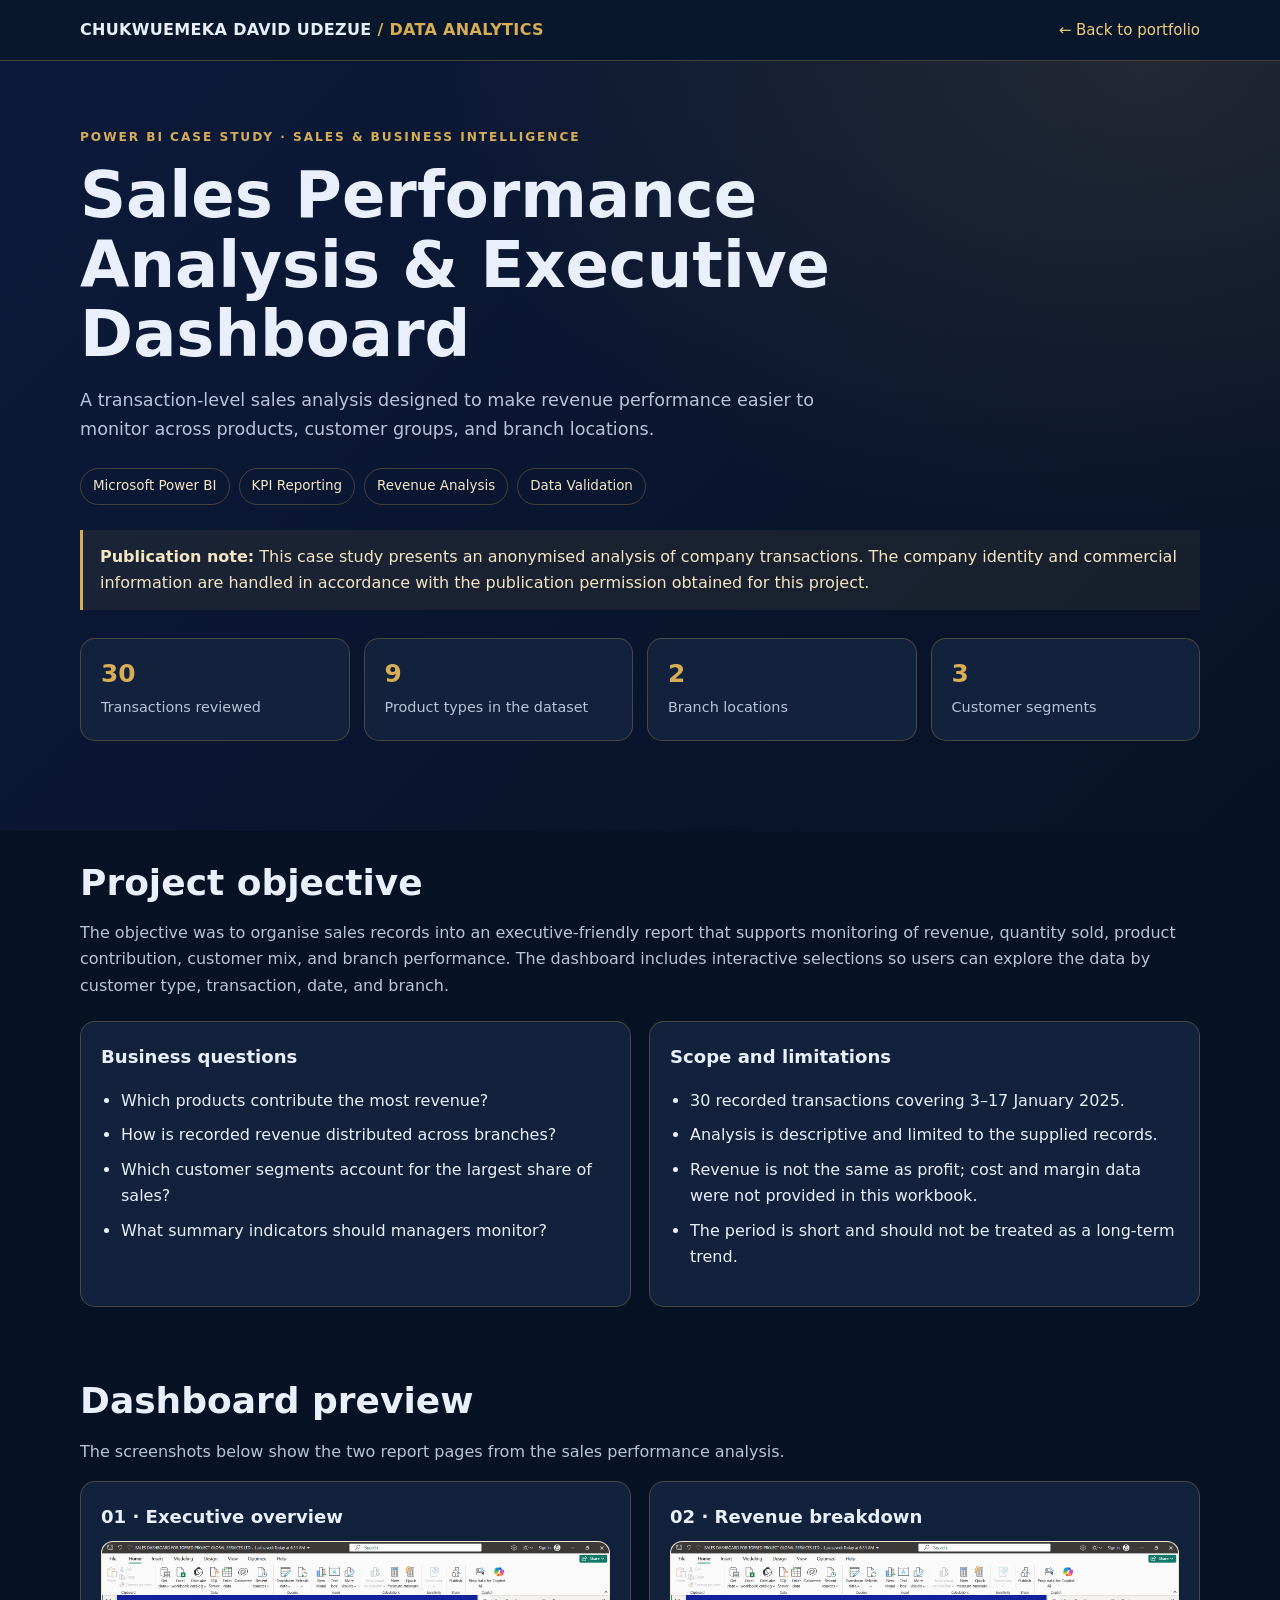
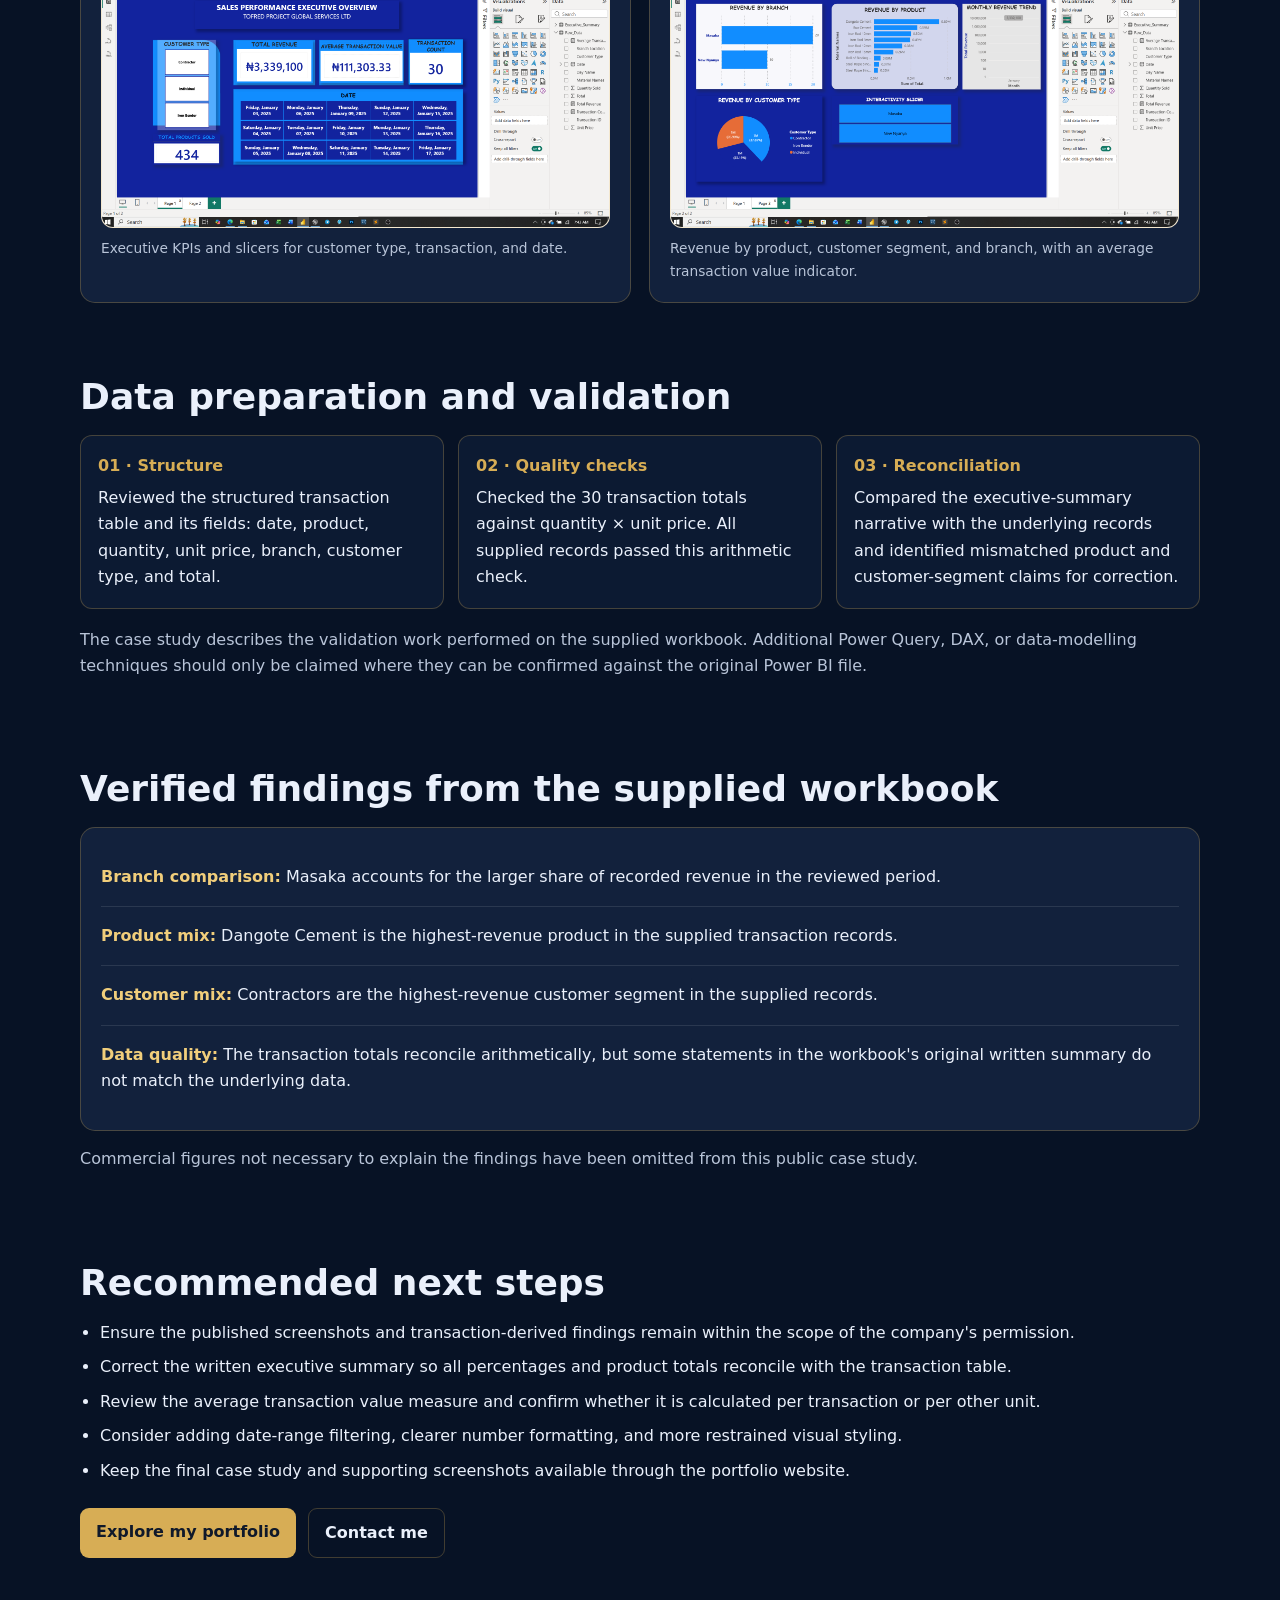
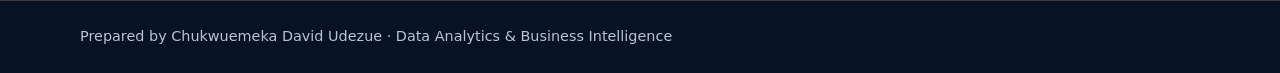
==== commit bca60a32: "Update Power BI dashboard screenshot paths" ====
--- a/projects/sales-performance.html
+++ b/projects/sales-performance.html
@@ -1,1171 +1,552 @@
-<!DOCTYPE html>
+<!doctype html>
 <html lang="en">
 <head>
-  <meta charset="UTF-8">
-  <meta name="viewport" content="width=device-width, initial-scale=1.0">
-
-  <meta name="description" content="Sales Performance Analysis and Power BI Executive Dashboard case study by Chukwuemeka David Udezue. Explore recorded sales value, branch performance, product contribution, customer segments, data validation, and business recommendations.">
-
-  <meta name="author" content="Chukwuemeka David Udezue">
-  <meta name="theme-color" content="#0C1A3A">
-
-  <title>Sales Performance Analysis | Chukwuemeka David Udezue</title>
-
-  <style>
-    :root {
-      --navy: #0C1A3A;
-      --navy-light: #172b52;
-      --brown: #602702;
-      --gold: #d5a64a;
-      --background: #f4f6fa;
-      --surface: #ffffff;
-      --text: #263248;
-      --muted: #647086;
-      --border: #dce3ed;
-      --success: #176b45;
-      --shadow: 0 8px 28px rgba(12, 26, 58, 0.08);
-    }
-
-    * {
-      box-sizing: border-box;
-    }
-
-    html {
-      scroll-behavior: smooth;
-    }
-
-    body {
-      margin: 0;
-      background: var(--background);
-      color: var(--text);
-      font-family: Arial, Helvetica, sans-serif;
-      line-height: 1.7;
-    }
-
-    a {
-      color: #174d9a;
-      overflow-wrap: anywhere;
-    }
-
-    a:focus-visible,
-    button:focus-visible {
-      outline: 3px solid var(--gold);
-      outline-offset: 3px;
-    }
-
-    .topbar {
-      background: var(--navy);
-      color: #ffffff;
-      padding: 22px 20px;
-    }
-
-    .topbar-inner {
-      max-width: 1120px;
-      margin: 0 auto;
-      display: flex;
-      align-items: center;
-      justify-content: space-between;
-      gap: 18px;
-      flex-wrap: wrap;
-    }
-
-    .brand {
-      font-weight: 800;
-      letter-spacing: 1.1px;
-      font-size: 0.98rem;
-    }
-
-    .brand span {
-      display: block;
-      color: #dce5f5;
-      font-size: 0.78rem;
-      font-weight: 500;
-      letter-spacing: 1.5px;
-      margin-top: 2px;
-    }
-
-    .topbar a {
-      color: #ffffff;
-      text-decoration: none;
-      font-weight: 700;
-    }
-
-    .container {
-      max-width: 1120px;
-      margin: 0 auto;
-      padding: 34px 22px 60px;
-    }
-
-    .back-link {
-      display: inline-block;
-      margin-bottom: 24px;
-      font-weight: 700;
-      text-decoration: none;
-    }
-
-    .hero {
-      background: linear-gradient(135deg, var(--navy), var(--navy-light));
-      color: #ffffff;
-      border-radius: 18px;
-      padding: 42px 38px;
-      box-shadow: var(--shadow);
-      margin-bottom: 28px;
-    }
-
-    .eyebrow {
-      color: #e6c16f;
-      text-transform: uppercase;
-      letter-spacing: 2px;
-      font-weight: 800;
-      font-size: 0.78rem;
-      margin: 0 0 12px;
-    }
-
-    h1 {
-      font-size: clamp(2rem, 5vw, 3.25rem);
-      line-height: 1.15;
-      margin: 0 0 18px;
-      max-width: 850px;
-    }
-
-    .hero-description {
-      max-width: 850px;
-      color: #e2e8f2;
-      font-size: 1.08rem;
-      margin: 0 0 22px;
-    }
-
-    .tags {
-      display: flex;
-      flex-wrap: wrap;
-      gap: 9px;
-      margin-top: 22px;
-    }
-
-    .tag {
-      border: 1px solid rgba(255, 255, 255, 0.3);
-      background: rgba(255, 255, 255, 0.08);
-      color: #ffffff;
-      padding: 7px 12px;
-      border-radius: 30px;
-      font-size: 0.84rem;
-      font-weight: 700;
-    }
-
-    .publication-note {
-      margin-top: 24px;
-      padding: 14px 16px;
-      border-left: 4px solid var(--gold);
-      background: rgba(255, 255, 255, 0.08);
-      color: #edf1f8;
-      border-radius: 0 8px 8px 0;
-      font-size: 0.91rem;
-    }
-
-    .documentation-card {
-      background: #ffffff;
-      border: 1px solid var(--border);
-      border-left: 5px solid var(--gold);
-      border-radius: 14px;
-      padding: 25px;
-      margin: 0 0 30px;
-      box-shadow: var(--shadow);
-    }
-
-    .documentation-card h2 {
-      margin-top: 0;
-      color: var(--navy);
-      font-size: 1.4rem;
-    }
-
-    .documentation-card p {
-      color: var(--muted);
-      margin-bottom: 18px;
-    }
-
-    .button {
-      display: inline-flex;
-      justify-content: center;
-      align-items: center;
-      gap: 8px;
-      padding: 12px 18px;
-      border-radius: 8px;
-      background: var(--navy);
-      color: #ffffff;
-      text-decoration: none;
-      font-weight: 800;
-      border: 1px solid var(--navy);
-      transition: transform 0.2s ease, background 0.2s ease;
-    }
-
-    .button:hover {
-      background: var(--navy-light);
-      transform: translateY(-2px);
-    }
-
-    .button-secondary {
-      background: #ffffff;
-      color: var(--navy);
-    }
-
-    .button-secondary:hover {
-      background: #edf1f7;
-      color: var(--navy);
-    }
-
-    .kpi-grid {
-      display: grid;
-      grid-template-columns: repeat(4, minmax(0, 1fr));
-      gap: 16px;
-      margin: 28px 0;
-    }
-
-    .kpi-card {
-      background: var(--surface);
-      border: 1px solid var(--border);
-      border-radius: 14px;
-      padding: 23px 20px;
-      box-shadow: var(--shadow);
-      min-width: 0;
-    }
-
-    .kpi-value {
-      display: block;
-      color: var(--navy);
-      font-size: clamp(1.5rem, 3vw, 2rem);
-      font-weight: 800;
-      line-height: 1.2;
-      margin-bottom: 9px;
-    }
-
-    .kpi-label {
-      color: var(--muted);
-      font-size: 0.91rem;
-      font-weight: 700;
-    }
-
-    .section {
-      background: var(--surface);
-      border: 1px solid var(--border);
-      border-radius: 16px;
-      padding: 30px;
-      margin-top: 26px;
-      box-shadow: var(--shadow);
-    }
-
-    .section h2 {
-      color: var(--navy);
-      font-size: clamp(1.45rem, 3vw, 1.9rem);
-      line-height: 1.3;
-      margin: 0 0 18px;
-    }
-
-    .section h3 {
-      color: var(--navy);
-      font-size: 1.12rem;
-      margin: 0 0 9px;
-    }
-
-    .section p {
-      margin-top: 0;
-    }
-
-    .muted {
-      color: var(--muted);
-    }
-
-    .question-list {
-      padding-left: 22px;
-    }
-
-    .question-list li {
-      margin-bottom: 8px;
-    }
-
-    .limitation-box {
-      background: #fff8e8;
-      border: 1px solid #eed9a5;
-      border-radius: 10px;
-      padding: 17px 19px;
-      margin-top: 20px;
-    }
-
-    .limitation-box strong {
-      color: var(--brown);
-    }
-
-    .dashboard-card {
-      border: 1px solid var(--border);
-      border-radius: 13px;
-      overflow: hidden;
-      margin-top: 24px;
-      background: #ffffff;
-    }
-
-    .dashboard-card-header {
-      padding: 18px 20px;
-      background: #f7f9fc;
-      border-bottom: 1px solid var(--border);
-    }
-
-    .dashboard-card-header h3 {
-      margin: 0 0 4px;
-    }
-
-    .dashboard-card-header p {
-      margin: 0;
-      color: var(--muted);
-      font-size: 0.92rem;
-    }
-
-    .image-button {
-      display: block;
-      width: 100%;
-      border: 0;
-      padding: 0;
-      margin: 0;
-      background: #e9edf4;
-      cursor: zoom-in;
-    }
-
-    .dashboard-image {
-      display: block;
-      width: 100%;
-      height: auto;
-      min-height: 150px;
-      object-fit: contain;
-      background: #ffffff;
-    }
-
-    .image-hint {
-      display: block;
-      padding: 11px 18px;
-      background: #ffffff;
-      color: var(--muted);
-      font-size: 0.85rem;
-      text-align: center;
-      border-top: 1px solid var(--border);
-    }
-
-    .dashboard-actions {
-      display: flex;
-      flex-wrap: wrap;
-      gap: 10px;
-      padding: 16px 18px;
-    }
-
-    .dashboard-actions .button {
-      font-size: 0.9rem;
-      padding: 10px 14px;
-    }
-
-    .process-grid,
-    .insights-grid,
-    .recommendations-grid {
-      display: grid;
-      grid-template-columns: repeat(2, minmax(0, 1fr));
-      gap: 16px;
-      margin-top: 22px;
-    }
-
-    .info-card {
-      border: 1px solid var(--border);
-      border-radius: 12px;
-      padding: 20px;
-      background: #ffffff;
-    }
-
-    .number-label {
-      display: inline-block;
-      color: var(--brown);
-      font-size: 0.82rem;
-      font-weight: 800;
-      letter-spacing: 1px;
-      text-transform: uppercase;
-      margin-bottom: 9px;
-    }
-
-    .info-card p:last-child {
-      margin-bottom: 0;
-    }
-
-    .insight-card {
-      border-top: 4px solid var(--navy);
-    }
-
-    .implication {
-      border-top: 1px solid var(--border);
-      padding-top: 12px;
-      margin-top: 12px;
-      color: var(--muted);
-      font-size: 0.94rem;
-    }
-
-    .interpretation-note {
-      margin-top: 22px;
-      padding: 16px 18px;
-      background: #f0f4fa;
-      border-radius: 10px;
-      border: 1px solid var(--border);
-      font-size: 0.93rem;
-    }
-
-    .closing {
-      margin-top: 32px;
-      background: var(--navy);
-      color: #ffffff;
-      border-radius: 16px;
-      padding: 30px;
-      text-align: center;
-    }
-
-    .closing h2 {
-      margin-top: 0;
-      font-size: 1.7rem;
-    }
-
-    .closing p {
-      color: #dce5f5;
-      max-width: 700px;
-      margin: 0 auto 20px;
-    }
-
-    .closing-actions {
-      display: flex;
-      justify-content: center;
-      flex-wrap: wrap;
-      gap: 12px;
-    }
-
-    .closing .button {
-      background: #ffffff;
-      color: var(--navy);
-      border-color: #ffffff;
-    }
-
-    .closing .button:hover {
-      background: #eaf0f8;
-    }
-
-    footer {
-      text-align: center;
-      padding: 28px 18px;
-      color: var(--muted);
-      font-size: 0.9rem;
-    }
-
-    /* Dashboard image lightbox */
-
-    .lightbox {
-      display: none;
-      position: fixed;
-      z-index: 9999;
-      inset: 0;
-      background: rgba(4, 10, 25, 0.94);
-      padding: 55px 18px 24px;
-      align-items: center;
-      justify-content: center;
-    }
-
-    .lightbox.is-open {
-      display: flex;
-    }
-
-    .lightbox-content {
-      max-width: 1200px;
-      max-height: 100%;
-      width: 100%;
-      display: flex;
-      flex-direction: column;
-      align-items: center;
-      justify-content: center;
-    }
-
-    .lightbox-image {
-      display: block;
-      max-width: 100%;
-      max-height: calc(100vh - 125px);
-      width: auto;
-      height: auto;
-      object-fit: contain;
-      background: #ffffff;
-      border-radius: 5px;
-    }
-
-    .lightbox-caption {
-      color: #ffffff;
-      margin-top: 12px;
-      text-align: center;
-      font-size: 0.92rem;
-    }
-
-    .lightbox-close {
-      position: absolute;
-      top: 10px;
-      right: 22px;
-      background: transparent;
-      border: 0;
-      color: #ffffff;
-      font-size: 42px;
-      line-height: 1;
-      cursor: pointer;
-      padding: 5px 10px;
-    }
-
-    @media (max-width: 850px) {
-      .kpi-grid {
-        grid-template-columns: repeat(2, minmax(0, 1fr));
-      }
-
-      .hero {
-        padding: 32px 25px;
-      }
-
-      .section {
-        padding: 24px;
-      }
-    }
-
-    @media (max-width: 600px) {
-      .container {
-        padding: 22px 14px 40px;
-      }
-
-      .hero {
-        padding: 28px 21px;
-        border-radius: 13px;
-      }
-
-      .kpi-grid,
-      .process-grid,
-      .insights-grid,
-      .recommendations-grid {
-        grid-template-columns: 1fr;
-      }
-
-      .kpi-card {
-        padding: 19px;
-      }
-
-      .section {
-        padding: 20px 17px;
-      }
-
-      .documentation-card {
-        padding: 21px 18px;
-      }
-
-      .dashboard-actions {
-        flex-direction: column;
-      }
-
-      .dashboard-actions .button {
-        width: 100%;
-      }
-
-      .closing {
-        padding: 25px 18px;
-      }
-
-      .lightbox {
-        padding: 55px 8px 18px;
-      }
-
-      .lightbox-image {
-        max-height: calc(100vh - 115px);
-      }
-    }
-
-    @media (prefers-reduced-motion: reduce) {
-      html {
-        scroll-behavior: auto;
-      }
-
-      *,
-      *::before,
-      *::after {
-        transition-duration: 0.01ms !important;
-      }
-    }
-  </style>
+<meta charset="utf-8">
+<meta name="viewport" content="width=device-width, initial-scale=1">
+<meta name="description" content="A Power BI sales performance analysis case study covering revenue, product mix, branch performance, customer segments, and data validation.">
+<title>Sales Performance Analysis | Chukwuemeka David Udezue</title>
+
+<style>
+:root {
+  --navy: #0c1a3a;
+  --navy2: #12264b;
+  --brown: #602702;
+  --gold: #d7ad55;
+  --ink: #eaf0fb;
+  --muted: #b8c4d8;
+  --panel: #12213c;
+  --line: rgba(215,173,85,.28);
+  --page: #071225;
+}
+
+* {
+  box-sizing: border-box;
+}
+
+html {
+  scroll-behavior: smooth;
+}
+
+body {
+  margin: 0;
+  background: var(--page);
+  color: var(--ink);
+  font: 16px/1.65 system-ui, -apple-system, Segoe UI, Roboto, Arial, sans-serif;
+}
+
+a {
+  color: #f0cb79;
+}
+
+a:focus-visible,
+button:focus-visible {
+  outline: 3px solid #f0cb79;
+  outline-offset: 3px;
+}
+
+.wrap {
+  width: min(1120px, 92%);
+  margin: auto;
+}
+
+.topbar {
+  border-bottom: 1px solid var(--line);
+  background: #09172d;
+}
+
+.topbar .wrap {
+  display: flex;
+  justify-content: space-between;
+  align-items: center;
+  gap: 18px;
+  padding: 17px 0;
+}
+
+.brand {
+  font-weight: 800;
+  letter-spacing: .02em;
+}
+
+.back {
+  font-size: .94rem;
+  text-decoration: none;
+}
+
+.hero {
+  padding: 66px 0 42px;
+  background:
+    radial-gradient(ellipse at 90% 0%, rgba(215,173,85,.12), transparent 45%),
+    linear-gradient(135deg, #0c1a3a, #081226);
+}
+
+.eyebrow {
+  text-transform: uppercase;
+  letter-spacing: .16em;
+  font-size: .76rem;
+  color: var(--gold);
+  font-weight: 800;
+}
+
+.hero h1 {
+  font-size: clamp(2.1rem, 5vw, 4.1rem);
+  line-height: 1.08;
+  max-width: 850px;
+  margin: 14px 0;
+}
+
+.lead {
+  max-width: 790px;
+  color: var(--muted);
+  font-size: 1.1rem;
+}
+
+.tags {
+  display: flex;
+  flex-wrap: wrap;
+  gap: 9px;
+  margin: 24px 0;
+}
+
+.tag {
+  border: 1px solid var(--line);
+  border-radius: 999px;
+  padding: 6px 12px;
+  color: #f5e7c6;
+  font-size: .84rem;
+}
+
+.notice {
+  margin-top: 25px;
+  padding: 14px 17px;
+  border-left: 3px solid var(--gold);
+  background: rgba(215,173,85,.08);
+  color: #f4e6c3;
+}
+
+.metrics {
+  display: grid;
+  grid-template-columns: repeat(4, minmax(0, 1fr));
+  gap: 14px;
+  margin: 28px 0 48px;
+}
+
+.metric,
+.panel {
+  background: var(--panel);
+  border: 1px solid var(--line);
+  border-radius: 15px;
+  padding: 20px;
+}
+
+.metric strong {
+  display: block;
+  font-size: 1.55rem;
+  color: var(--gold);
+  line-height: 1.2;
+}
+
+.metric span {
+  display: block;
+  color: var(--muted);
+  font-size: .9rem;
+  margin-top: 7px;
+}
+
+section {
+  padding: 30px 0 42px;
+}
+
+h2 {
+  font-size: clamp(1.55rem, 3vw, 2.25rem);
+  line-height: 1.2;
+  margin: 0 0 16px;
+}
+
+h3 {
+  margin: 0 0 9px;
+  font-size: 1.13rem;
+}
+
+.muted {
+  color: var(--muted);
+}
+
+.grid2 {
+  display: grid;
+  grid-template-columns: 1fr 1fr;
+  gap: 18px;
+}
+
+.bullet {
+  padding-left: 20px;
+}
+
+.bullet li {
+  margin: 8px 0;
+}
+
+.shot {
+  width: 100%;
+  height: auto;
+  display: block;
+  border-radius: 12px;
+  border: 1px solid var(--line);
+  background: #fff;
+}
+
+.caption {
+  font-size: .86rem;
+  color: var(--muted);
+  margin: 9px 0 0;
+}
+
+.finding {
+  padding: 16px 0;
+  border-bottom: 1px solid rgba(255,255,255,.1);
+}
+
+.finding:last-child {
+  border-bottom: 0;
+}
+
+.finding strong {
+  color: #f1ce7b;
+}
+
+.process {
+  display: grid;
+  grid-template-columns: repeat(3, 1fr);
+  gap: 14px;
+}
+
+.step {
+  padding: 17px;
+  border: 1px solid var(--line);
+  border-radius: 12px;
+  background: rgba(18,33,60,.6);
+}
+
+.step b {
+  color: var(--gold);
+  display: block;
+  margin-bottom: 6px;
+}
+
+footer {
+  border-top: 1px solid var(--line);
+  padding: 24px 0;
+  color: var(--muted);
+  font-size: .9rem;
+}
+
+.actions {
+  display: flex;
+  flex-wrap: wrap;
+  gap: 12px;
+  margin-top: 24px;
+}
+
+.btn {
+  display: inline-block;
+  border-radius: 9px;
+  padding: 11px 16px;
+  text-decoration: none;
+  font-weight: 750;
+  background: var(--gold);
+  color: #10192a;
+}
+
+.btn.secondary {
+  background: transparent;
+  border: 1px solid var(--line);
+  color: var(--ink);
+}
+
+@media (max-width: 760px) {
+  .metrics {
+    grid-template-columns: repeat(2, minmax(0, 1fr));
+  }
+
+  .grid2,
+  .process {
+    grid-template-columns: 1fr;
+  }
+
+  .hero {
+    padding-top: 45px;
+  }
+
+  .topbar .wrap {
+    align-items: flex-start;
+    flex-direction: column;
+  }
+}
+
+@media (max-width: 380px) {
+  .metrics {
+    grid-template-columns: 1fr;
+  }
+}
+</style>
 </head>
 
 <body>
 
-  <header class="topbar">
-    <div class="topbar-inner">
-      <div class="brand">
-        CHUKWUEMEKA DAVID UDEZUE
-        <span>DATA ANALYTICS &amp; BUSINESS INTELLIGENCE</span>
-      </div>
-
-      <a href="../index.html#portfolio-view">Back to Portfolio ↗</a>
-    </div>
-  </header>
-
-  <main class="container">
-
-    <a class="back-link" href="../index.html">
-      ← Back to portfolio
-    </a>
-
-    <section class="hero">
-      <p class="eyebrow">Power BI Case Study · Sales &amp; Business Intelligence</p>
-
-      <h1>Sales Performance Analysis &amp; Executive Dashboard</h1>
-
-      <p class="hero-description">
-        A transaction-level sales analysis designed to make recorded sales
-        performance easier to monitor across products, customer groups,
-        and branch locations.
+<header class="topbar">
+  <div class="wrap">
+    <div class="brand">
+      CHUKWUEMEKA DAVID UDEZUE
+      <span style="color:var(--gold)">/ DATA ANALYTICS</span>
+    </div>
+
+    <a class="back" href="../index.html">← Back to portfolio</a>
+  </div>
+</header>
+
+<main>
+
+  <section class="hero">
+    <div class="wrap">
+
+      <div class="eyebrow">
+        Power BI Case Study · Sales & Business Intelligence
+      </div>
+
+      <h1>Sales Performance Analysis & Executive Dashboard</h1>
+
+      <p class="lead">
+        A transaction-level sales analysis designed to make revenue performance
+        easier to monitor across products, customer groups, and branch locations.
       </p>
 
-      <div class="tags" aria-label="Project skills">
+      <div class="tags">
         <span class="tag">Microsoft Power BI</span>
         <span class="tag">KPI Reporting</span>
-        <span class="tag">Sales Analysis</span>
+        <span class="tag">Revenue Analysis</span>
         <span class="tag">Data Validation</span>
-        <span class="tag">Business Intelligence</span>
-      </div>
-
-      <div class="publication-note">
+      </div>
+
+      <div class="notice">
         <strong>Publication note:</strong>
         This case study presents an anonymised analysis of company transactions.
-        Company identity and commercial information are handled in accordance
+        The company identity and commercial information are handled in accordance
         with the publication permission obtained for this project.
       </div>
-    </section>
-
-    <!-- PROJECT DOCUMENTATION LINK -->
-    <section class="documentation-card" id="project-documentation">
-      <h2>Project Documentation</h2>
-
-      <p>
-        Review the supporting case study documentation for the project scope,
-        data validation approach, key findings, business recommendations,
-        and analytical limitations.
+
+      <div class="metrics">
+        <div class="metric">
+          <strong>30</strong>
+          <span>Transactions reviewed</span>
+        </div>
+
+        <div class="metric">
+          <strong>9</strong>
+          <span>Product types in the dataset</span>
+        </div>
+
+        <div class="metric">
+          <strong>2</strong>
+          <span>Branch locations</span>
+        </div>
+
+        <div class="metric">
+          <strong>3</strong>
+          <span>Customer segments</span>
+        </div>
+      </div>
+
+    </div>
+  </section>
+
+  <section>
+    <div class="wrap">
+
+      <h2>Project objective</h2>
+
+      <p class="muted">
+        The objective was to organise sales records into an executive-friendly
+        report that supports monitoring of revenue, quantity sold, product
+        contribution, customer mix, and branch performance. The dashboard
+        includes interactive selections so users can explore the data by
+        customer type, transaction, date, and branch.
       </p>
 
-      <a
-        class="button"
-        href="../assets/documents/Sales_Performance_Analysis_Case_Study.md"
-        target="_blank"
-        rel="noopener noreferrer"
-      >
-        View Project Documentation →
-      </a>
-    </section>
-
-    <!-- KEY PERFORMANCE INDICATORS -->
-    <section class="kpi-grid" aria-label="Project key performance indicators">
-
-      <div class="kpi-card">
-        <span class="kpi-value">₦3.34M</span>
-        <span class="kpi-label">Total Recorded Sales Value</span>
-      </div>
-
-      <div class="kpi-card">
-        <span class="kpi-value">434</span>
-        <span class="kpi-label">Total Units Sold</span>
-      </div>
-
-      <div class="kpi-card">
-        <span class="kpi-value">30</span>
-        <span class="kpi-label">Transactions Analysed</span>
-      </div>
-
-      <div class="kpi-card">
-        <span class="kpi-value">₦111.3K</span>
-        <span class="kpi-label">Average Transaction Value</span>
-      </div>
-
-    </section>
-
-    <!-- PROJECT OBJECTIVE -->
-    <section class="section">
-      <h2>Project Objective</h2>
-
-      <p>
-        The objective was to organise sales records into an executive-friendly
-        Power BI report that supports monitoring of recorded sales value,
-        quantity sold, product contribution, customer mix, and branch
-        performance. Interactive filters allow users to explore the data
-        by customer type, transaction, date, and branch.
+      <div class="grid2" style="margin-top:22px">
+
+        <article class="panel">
+          <h3>Business questions</h3>
+          <ul class="bullet">
+            <li>Which products contribute the most revenue?</li>
+            <li>How is recorded revenue distributed across branches?</li>
+            <li>Which customer segments account for the largest share of sales?</li>
+            <li>What summary indicators should managers monitor?</li>
+          </ul>
+        </article>
+
+        <article class="panel">
+          <h3>Scope and limitations</h3>
+          <ul class="bullet">
+            <li>30 recorded transactions covering 3–17 January 2025.</li>
+            <li>Analysis is descriptive and limited to the supplied records.</li>
+            <li>Revenue is not the same as profit; cost and margin data were not provided in this workbook.</li>
+            <li>The period is short and should not be treated as a long-term trend.</li>
+          </ul>
+        </article>
+
+      </div>
+    </div>
+  </section>
+
+  <section>
+    <div class="wrap">
+
+      <h2>Dashboard preview</h2>
+
+      <p class="muted">
+        The screenshots below show the two report pages from the sales
+        performance analysis.
       </p>
 
-      <h3>Business Questions</h3>
-
-      <ul class="question-list">
-        <li>Which products contribute most to recorded sales value?</li>
-        <li>How is recorded sales value distributed across branches?</li>
-        <li>Which customer segments account for the largest share of recorded sales?</li>
-        <li>Which performance indicators should managers monitor?</li>
-      </ul>
-
-      <div class="limitation-box">
-        <strong>Scope and limitations</strong>
-        <ul>
-          <li>30 recorded transactions covering 3–17 January 2025.</li>
-          <li>Descriptive analysis limited to the supplied records.</li>
-          <li>Sales value is not profit; cost and margin data were not provided.</li>
-          <li>The observation period is short and should not be treated as a long-term trend.</li>
-        </ul>
-      </div>
-    </section>
-
-    <!-- DASHBOARD PREVIEW -->
-    <section class="section" id="dashboard">
-      <h2>Dashboard Preview</h2>
-
-      <p class="muted">
-        Select a dashboard image to enlarge it, or use the download button
-        to save the image for offline review.
-      </p>
-
-      <article class="dashboard-card">
-        <div class="dashboard-card-header">
-          <h3>01 · Executive Overview</h3>
-          <p>Executive KPIs and filters for exploring transaction records.</p>
-        </div>
-
-        <button
-          class="image-button"
-          type="button"
-          data-lightbox="assets/images/Tofred-Dashboard-Page1-Complete.png"
-          data-caption="Sales Performance Analysis — Executive Overview"
-          aria-label="Enlarge executive overview dashboard image"
-        >
+      <div class="grid2">
+
+        <article class="panel">
+          <h3>01 · Executive overview</h3>
+
           <img
-            class="dashboard-image"
-            src="../assets/images/Tofred-Dashboard-Page1-Complete.png"
-            alt="Sales performance executive dashboard showing key performance indicators and filters"
+            class="shot"
+            src="../assets/images/Tofred-Dashboard-Updated-Page1.png.png"
+            alt="Sales performance executive dashboard showing key performance indicators and transaction filters"
             loading="lazy"
           >
-          <span class="image-hint">🔍 Click image to enlarge</span>
-        </button>
-
-        <div class="dashboard-actions">
-          <a
-            class="button button-secondary"
-            href="../assets/images/Tofred-Dashboard-Page1-Complete.png"
-            download="Sales-Performance-Executive-Overview.png"
-          >
-            ↓ Download Dashboard
-          </a>
-        </div>
-      </article>
-
-      <article class="dashboard-card">
-        <div class="dashboard-card-header">
-          <h3>02 · Performance and Trends</h3>
-          <p>Recorded sales breakdowns by branch, product, and customer type.</p>
-        </div>
-
-        <button
-          class="image-button"
-          type="button"
-          data-lightbox="assets/images/Tofred-Dashboard-Page2-Charts%20%281%29.png"
-          data-caption="Sales Performance Analysis — Performance Breakdown"
-          aria-label="Enlarge performance dashboard image"
-        >
+
+          <p class="caption">
+            Executive KPIs and slicers for customer type, transaction, and date.
+          </p>
+        </article>
+
+        <article class="panel">
+          <h3>02 · Revenue breakdown</h3>
+
           <img
-            class="dashboard-image"
-            src="../assets/images/Tofred-Dashboard-Page2-Charts%20%281%29.png"
-            alt="Sales analytics dashboard showing recorded sales by branch, product, and customer type"
+            class="shot"
+            src="../assets/images/Tofred-Dashboard-Updated-Page2.png.png"
+            alt="Sales revenue analysis dashboard showing product, customer segment, transaction value, and branch breakdowns"
             loading="lazy"
           >
-          <span class="image-hint">🔍 Click image to enlarge</span>
-        </button>
-
-        <div class="dashboard-actions">
-          <a
-            class="button button-secondary"
-            href="../assets/images/Tofred-Dashboard-Page2-Charts%20%281%29.png"
-            download="Sales-Performance-Breakdown.png"
-          >
-            ↓ Download Dashboard
-          </a>
-        </div>
-      </article>
-    </section>
-
-    <!-- DATA PREPARATION -->
-    <section class="section">
-      <h2>Data Preparation and Validation</h2>
-
-      <div class="process-grid">
-
-        <article class="info-card">
-          <span class="number-label">01 · Data Structure</span>
-          <h3>Transaction Fields</h3>
-          <p>
-            Reviewed the transaction table and its fields, including date,
-            product, quantity, unit price, branch, customer type,
-            and transaction total.
+
+          <p class="caption">
+            Revenue by product, customer segment, and branch, with an average
+            transaction value indicator.
           </p>
         </article>
 
-        <article class="info-card">
-          <span class="number-label">02 · Arithmetic Checks</span>
-          <h3>Transaction Validation</h3>
-          <p>
-            Checked the 30 transaction totals against quantity multiplied
-            by unit price. The supplied records passed this arithmetic check.
-          </p>
-        </article>
-
-        <article class="info-card">
-          <span class="number-label">03 · Reconciliation</span>
-          <h3>Summary Verification</h3>
-          <p>
-            Compared summary claims with the transaction records and
-            identified product and customer-segment claims requiring correction.
-          </p>
-        </article>
-
-        <article class="info-card">
-          <span class="number-label">04 · Quality Limitation</span>
-          <h3>Interpretation of Checks</h3>
-          <p>
-            Arithmetic consistency does not independently establish that
-            the source records are complete or accurate.
-          </p>
-        </article>
-
-      </div>
-
-      <div class="interpretation-note">
-        <strong>Technical transparency:</strong>
-        Technical methods such as Power Query transformations, DAX measures,
-        and data modelling should only be claimed where confirmed in the
-        Power BI project.
-      </div>
-    </section>
-
-    <!-- KEY FINDINGS -->
-    <section class="section">
-      <h2>Key Findings and Business Insights</h2>
-
-      <p>
-        The analysis covers 30 recorded transactions from 3–17 January 2025.
-        The category figures below have been verified against the supplied
-        transaction records and are calculated against total recorded sales
-        value of ₦3,339,100.
+      </div>
+    </div>
+  </section>
+
+  <section>
+    <div class="wrap">
+
+      <h2>Data preparation and validation</h2>
+
+      <div class="process">
+
+        <div class="step">
+          <b>01 · Structure</b>
+          Reviewed the structured transaction table and its fields: date,
+          product, quantity, unit price, branch, customer type, and total.
+        </div>
+
+        <div class="step">
+          <b>02 · Quality checks</b>
+          Checked the 30 transaction totals against quantity × unit price.
+          All supplied records passed this arithmetic check.
+        </div>
+
+        <div class="step">
+          <b>03 · Reconciliation</b>
+          Compared the executive-summary narrative with the underlying records
+          and identified mismatched product and customer-segment claims for correction.
+        </div>
+
+      </div>
+
+      <p class="muted" style="margin-top:18px">
+        The case study describes the validation work performed on the supplied
+        workbook. Additional Power Query, DAX, or data-modelling techniques
+        should only be claimed where they can be confirmed against the original
+        Power BI file.
       </p>
 
-      <div class="insights-grid">
-
-        <article class="info-card insight-card">
-          <span class="number-label">Finding 01</span>
-          <h3>Branch Performance</h3>
-
-          <p>
-            Masaka recorded sales value of ₦1,980,700, approximately 59.32%
-            of total recorded sales value. New Nyanya accounted for
-            ₦1,358,400, approximately 40.68%.
-          </p>
-
-          <p class="implication">
-            <strong>Business implication:</strong>
-            Compare transaction counts, units sold, product mix, and average
-            transaction value between branches to investigate the difference
-            in recorded sales value.
-          </p>
-        </article>
-
-        <article class="info-card insight-card">
-          <span class="number-label">Finding 02</span>
-          <h3>Product Contribution</h3>
-
-          <p>
-            Dangote Cement generated recorded sales value of ₦887,500,
-            approximately 26.58% of the total.
-          </p>
-
-          <p class="implication">
-            <strong>Business implication:</strong>
-            Review sales volume, inventory availability, pricing, and
-            purchasing patterns when making product-management decisions.
-          </p>
-        </article>
-
-        <article class="info-card insight-card">
-          <span class="number-label">Finding 03</span>
-          <h3>Customer Segment Contribution</h3>
-
-          <p>
-            Contractors generated recorded sales value of ₦1,352,400,
-            approximately 40.50% of the total.
-          </p>
-
-          <p class="implication">
-            <strong>Business implication:</strong>
-            Examine order frequency, order size, and product preferences
-            to identify opportunities to strengthen customer relationships.
-          </p>
-        </article>
-
-        <article class="info-card insight-card">
-          <span class="number-label">Finding 04</span>
-          <h3>Average Transaction Value</h3>
-
-          <p>
-            Total recorded sales value of ₦3,339,100 across 30 transactions
-            gives an average transaction value of approximately ₦111,303.33.
-          </p>
-
-          <p class="implication">
-            <strong>Business implication:</strong>
-            Monitor average transaction value alongside transaction count
-            and units sold to assess changes in recorded sales performance.
-          </p>
-        </article>
-
-        <article class="info-card insight-card">
-          <span class="number-label">Finding 05</span>
-          <h3>Data Validation</h3>
-
-          <p>
-            The 30 transaction totals passed the arithmetic check against
-            quantity multiplied by unit price.
-          </p>
-
-          <p class="implication">
-            <strong>Business implication:</strong>
-            Maintain validation checks and reconcile dashboard totals with
-            source records. Arithmetic consistency alone does not prove
-            completeness or overall data accuracy.
-          </p>
-        </article>
-
-      </div>
-
-      <div class="interpretation-note">
-        <strong>Interpretation note:</strong>
-        The analysis covers a short observation period. It does not establish
-        long-term trends, profitability, causation, or future performance.
-        Recorded sales value should not be interpreted as profit.
-      </div>
-    </section>
-
-    <!-- MANAGEMENT RECOMMENDATIONS -->
-    <section class="section">
-      <h2>Management Recommendations</h2>
-
-      <p class="muted">
-        These are proposed follow-up actions based on the analysis,
-        not claims that the actions have already been implemented.
+    </div>
+  </section>
+
+  <section>
+    <div class="wrap">
+
+      <h2>Verified findings from the supplied workbook</h2>
+
+      <div class="panel">
+
+        <div class="finding">
+          <strong>Branch comparison:</strong>
+          Masaka accounts for the larger share of recorded revenue in the reviewed period.
+        </div>
+
+        <div class="finding">
+          <strong>Product mix:</strong>
+          Dangote Cement is the highest-revenue product in the supplied transaction records.
+        </div>
+
+        <div class="finding">
+          <strong>Customer mix:</strong>
+          Contractors are the highest-revenue customer segment in the supplied records.
+        </div>
+
+        <div class="finding">
+          <strong>Data quality:</strong>
+          The transaction totals reconcile arithmetically, but some statements
+          in the workbook's original written summary do not match the underlying data.
+        </div>
+
+      </div>
+
+      <p class="muted" style="margin-top:15px">
+        Commercial figures not necessary to explain the findings have been
+        omitted from this public case study.
       </p>
 
-      <div class="recommendations-grid">
-
-        <article class="info-card">
-          <span class="number-label">Recommendation 01</span>
-          <h3>Review Branch Performance</h3>
-
-          <p>
-            Compare transaction counts, units sold, product mix, and average
-            transaction value across Masaka and New Nyanya.
-          </p>
-
-          <p class="implication">
-            <strong>Purpose:</strong>
-            Investigate the factors associated with differences in recorded
-            sales value.
-          </p>
-        </article>
-
-        <article class="info-card">
-          <span class="number-label">Recommendation 02</span>
-          <h3>Monitor Product Contribution</h3>
-
-          <p>
-            Review sales volume, inventory availability, pricing, and
-            purchasing patterns for Dangote Cement and other products.
-          </p>
-
-          <p class="implication">
-            <strong>Purpose:</strong>
-            Support evidence-based inventory and product-management decisions.
-          </p>
-        </article>
-
-        <article class="info-card">
-          <span class="number-label">Recommendation 03</span>
-          <h3>Understand Customer Segments</h3>
-
-          <p>
-            Compare transaction frequency, order size, product preferences,
-            and repeat-purchase behaviour across customer types.
-          </p>
-
-          <p class="implication">
-            <strong>Purpose:</strong>
-            Identify opportunities to improve customer relationships and
-            target sales activities.
-          </p>
-        </article>
-
-        <article class="info-card">
-          <span class="number-label">Recommendation 04</span>
-          <h3>Expand the Reporting Period</h3>
-
-          <p>
-            Add more historical transactions and report consistently
-            by week or month.
-          </p>
-
-          <p class="implication">
-            <strong>Purpose:</strong>
-            Enable more reliable trend analysis and comparisons across
-            reporting periods.
-          </p>
-        </article>
-
-      </div>
-
-      <div class="limitation-box">
-        <strong>Financial reporting limitation:</strong>
-        Validated cost data is required to calculate profitability and
-        profit margins. Recorded sales value alone does not establish
-        profitability.
-      </div>
-    </section>
-
-    <!-- CONTACT AND PORTFOLIO -->
-    <section class="closing">
-      <h2>Interested in My Analytical Work?</h2>
-
-      <p>
-        I work on data analysis, business intelligence, reporting,
-        and data-driven business problem-solving. Explore my portfolio
-        or get in touch to discuss relevant opportunities.
-      </p>
-
-      <div class="closing-actions">
-        <a
-          class="button"
-          href="../index.html#portfolio-view"
-        >
-          Explore My Portfolio
-        </a>
-
-        <a
-          class="button"
-          href="../index.html#contact-view"
-        >
-          Contact Me
-        </a>
-      </div>
-    </section>
-
-  </main>
-
-  <footer>
-    <p>
-      Prepared by Chukwuemeka David Udezue · Data Analytics &amp; Business Intelligence
-    </p>
-    <p>Visual Excellence. Data-Driven Growth.</p>
-  </footer>
-
-  <!-- IMAGE ENLARGEMENT LIGHTBOX -->
-  <div
-    class="lightbox"
-    id="dashboardLightbox"
-    role="dialog"
-    aria-modal="true"
-    aria-label="Enlarged dashboard image"
-    aria-hidden="true"
-  >
-    <button
-      class="lightbox-close"
-      id="lightboxClose"
-      type="button"
-      aria-label="Close enlarged image"
-    >
-      &times;
-    </button>
-
-    <div class="lightbox-content">
-      <img
-        class="lightbox-image"
-        id="lightboxImage"
-        src=""
-        alt=""
-      >
-
-      <div class="lightbox-caption" id="lightboxCaption"></div>
-    </div>
+    </div>
+  </section>
+
+  <section>
+    <div class="wrap">
+
+      <h2>Recommended next steps</h2>
+
+      <ul class="bullet">
+        <li>Ensure the published screenshots and transaction-derived findings remain within the scope of the company's permission.</li>
+        <li>Correct the written executive summary so all percentages and product totals reconcile with the transaction table.</li>
+        <li>Review the average transaction value measure and confirm whether it is calculated per transaction or per other unit.</li>
+        <li>Consider adding date-range filtering, clearer number formatting, and more restrained visual styling.</li>
+        <li>Keep the final case study and supporting screenshots available through the portfolio website.</li>
+      </ul>
+
+      <div class="actions">
+        <a class="btn" href="../index.html#portfolio-view">Explore my portfolio</a>
+        <a class="btn secondary" href="../index.html#contact-view">Contact me</a>
+      </div>
+
+    </div>
+  </section>
+
+</main>
+
+<footer>
+  <div class="wrap">
+    Prepared by Chukwuemeka David Udezue · Data Analytics & Business Intelligence
   </div>
-
-  <script>
-    (function () {
-      const lightbox = document.getElementById("dashboardLightbox");
-      const lightboxImage = document.getElementById("lightboxImage");
-      const lightboxCaption = document.getElementById("lightboxCaption");
-      const closeButton = document.getElementById("lightboxClose");
-      const imageButtons = document.querySelectorAll("[data-lightbox]");
-
-      let previouslyFocusedElement = null;
-
-      function openLightbox(button) {
-        const imagePath = button.getAttribute("data-lightbox");
-        const caption = button.getAttribute("data-caption") || "Dashboard preview";
-        const image = button.querySelector("img");
-
-        previouslyFocusedElement = document.activeElement;
-
-        lightboxImage.src = new URL(imagePath, document.baseURI).href;
-        lightboxImage.alt = image ? image.alt : caption;
-        lightboxCaption.textContent = caption;
-
-        lightbox.classList.add("is-open");
-        lightbox.setAttribute("aria-hidden", "false");
-        document.body.style.overflow = "hidden";
-
-        closeButton.focus();
-      }
-
-      function closeLightbox() {
-        if (!lightbox.classList.contains("is-open")) {
-          return;
-        }
-
-        lightbox.classList.remove("is-open");
-        lightbox.setAttribute("aria-hidden", "true");
-        lightboxImage.src = "";
-        lightboxCaption.textContent = "";
-        document.body.style.overflow = "";
-
-        if (previouslyFocusedElement) {
-          previouslyFocusedElement.focus();
-        }
-      }
-
-      imageButtons.forEach(function (button) {
-        button.addEventListener("click", function () {
-          openLightbox(button);
-        });
-      });
-
-      closeButton.addEventListener("click", closeLightbox);
-
-      lightbox.addEventListener("click", function (event) {
-        if (event.target === lightbox) {
-          closeLightbox();
-        }
-      });
-
-      document.addEventListener("keydown", function (event) {
-        if (
-          event.key === "Escape" &&
-          lightbox.classList.contains("is-open")
-        ) {
-          closeLightbox();
-        }
-      });
-    })();
-  </script>
+</footer>
 
 </body>
 </html>
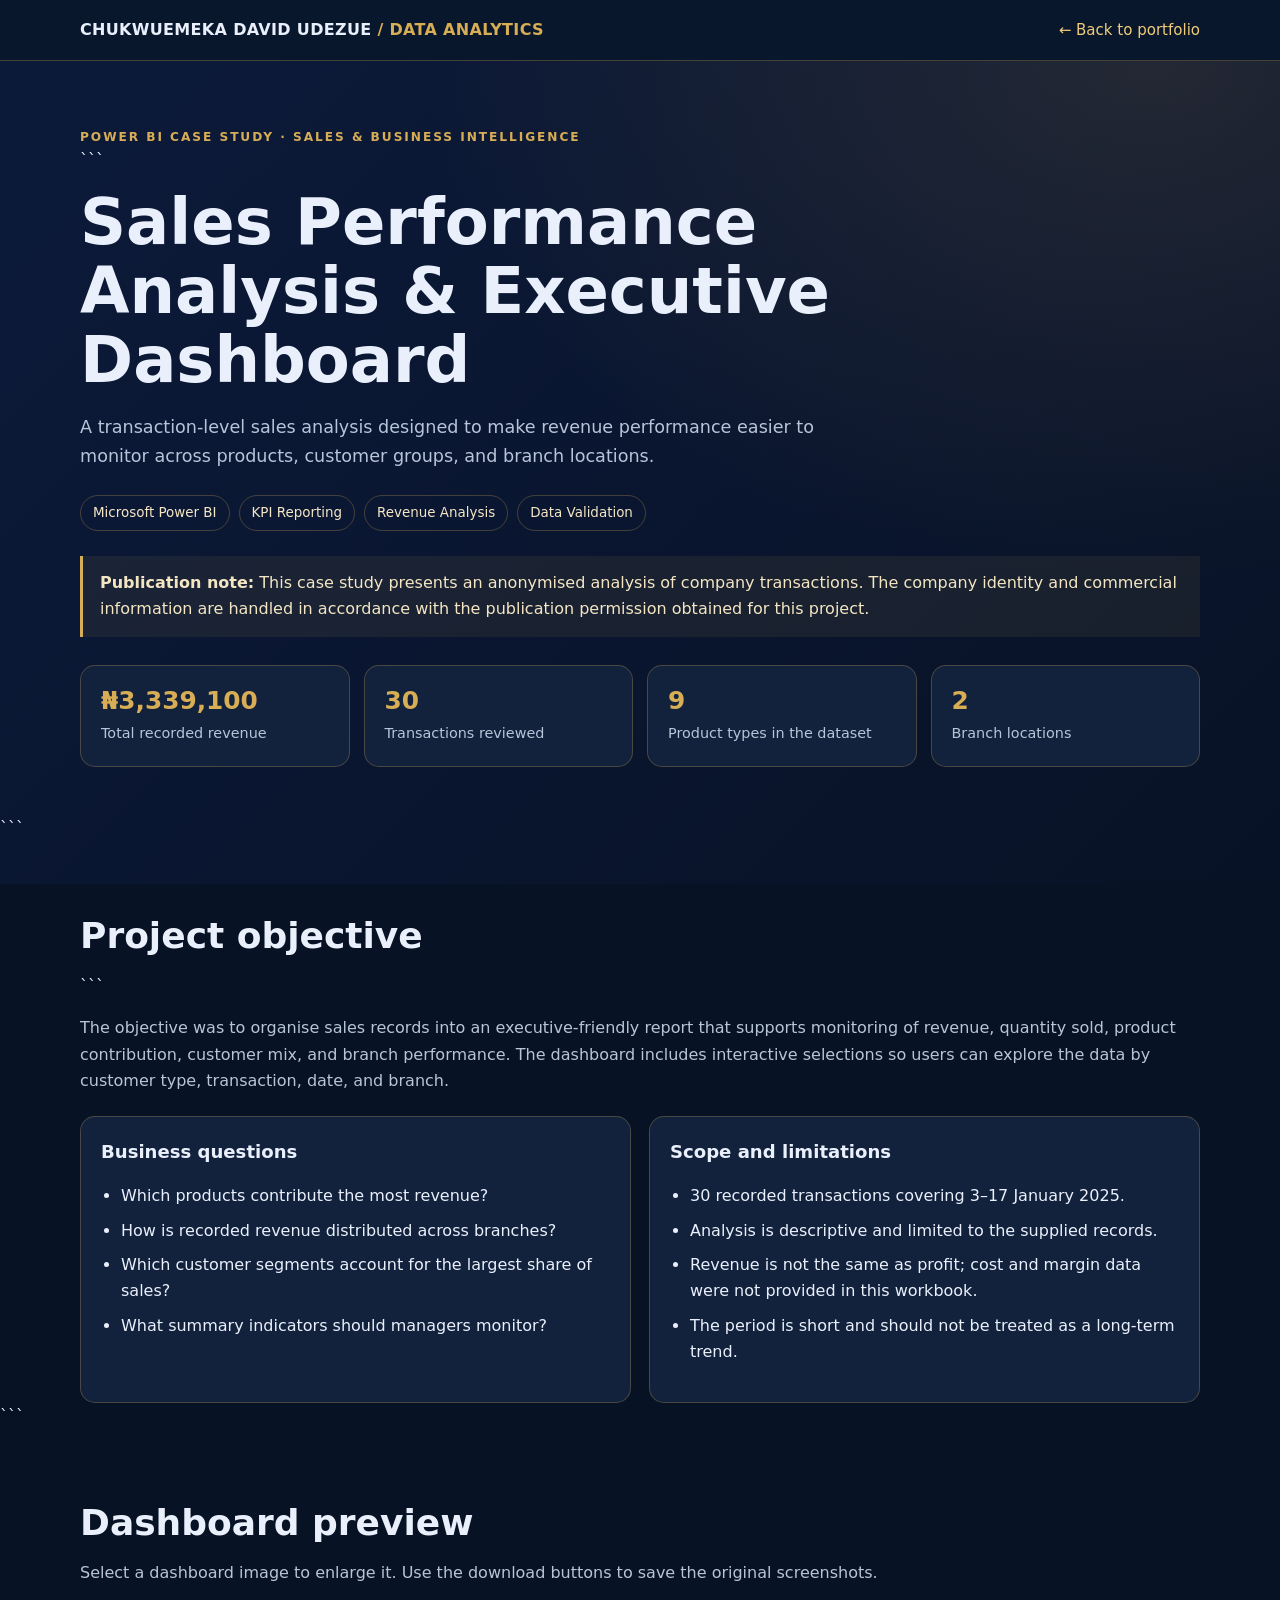
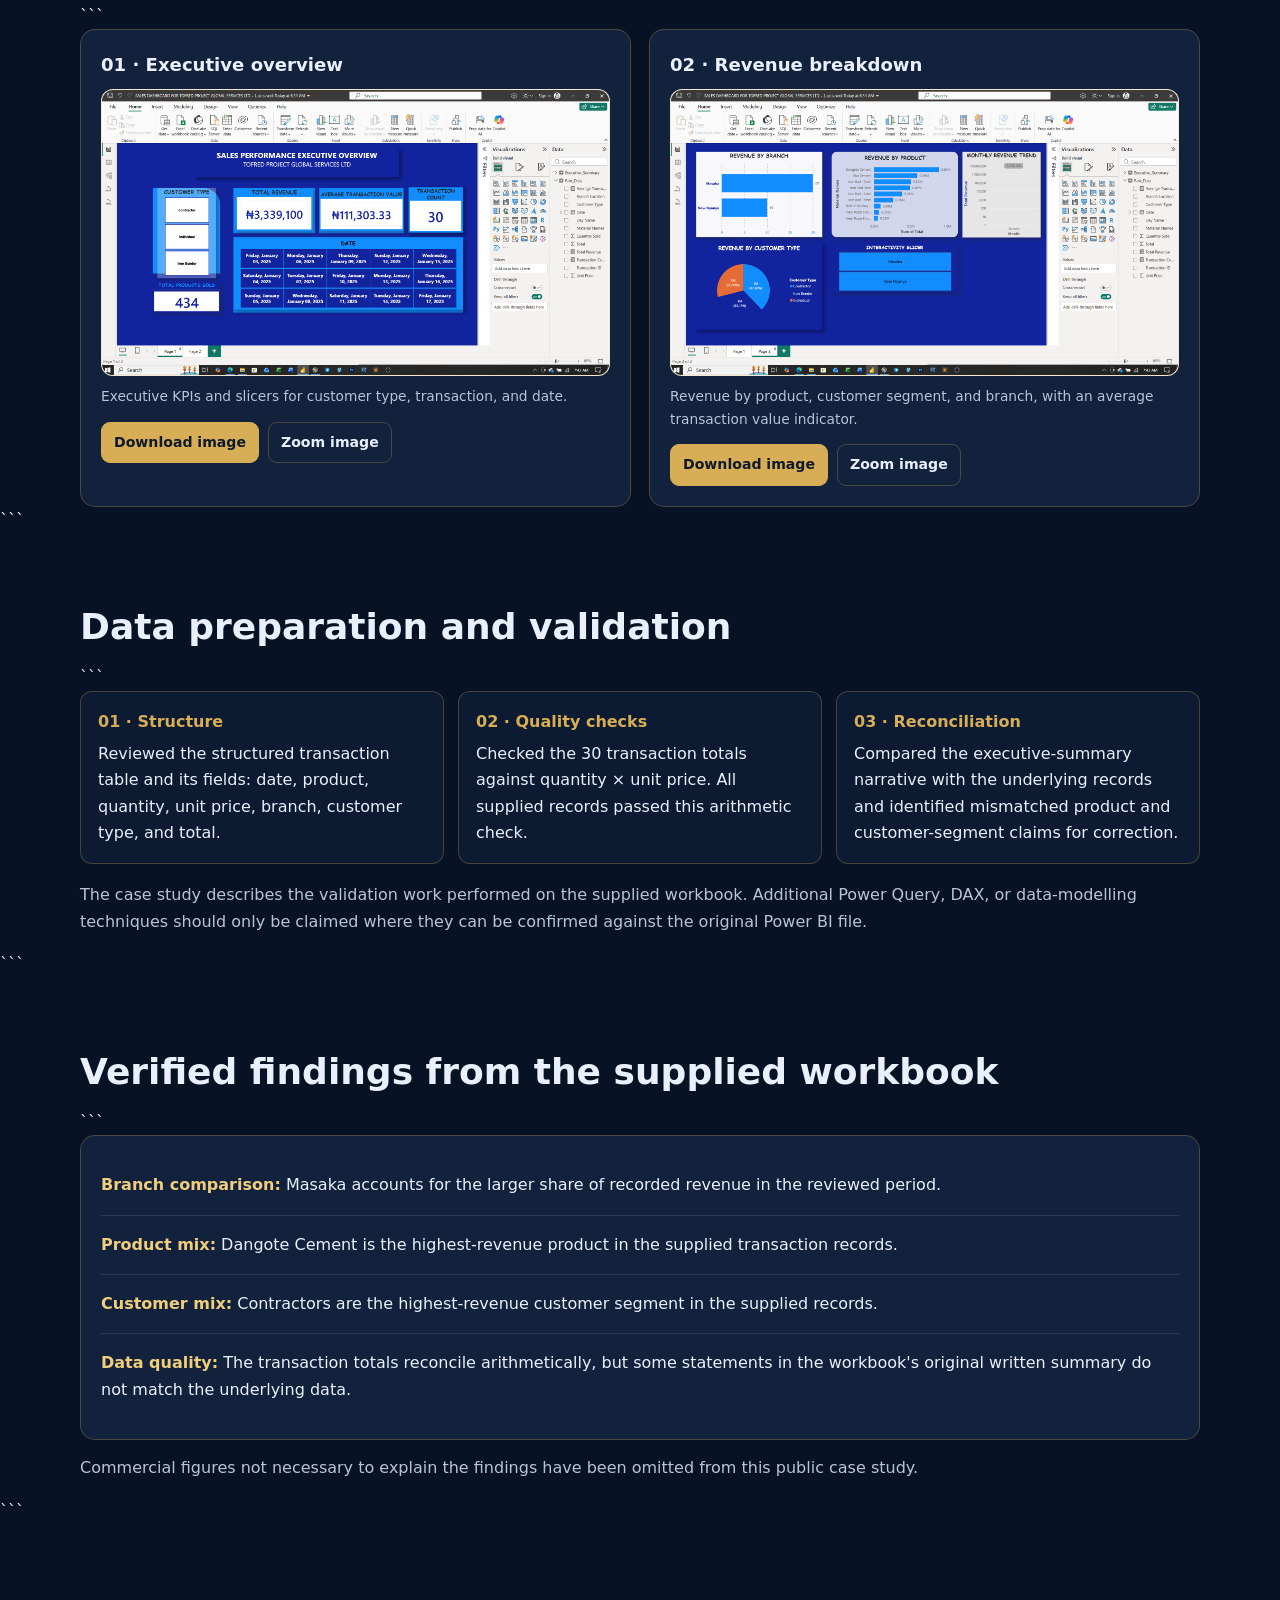
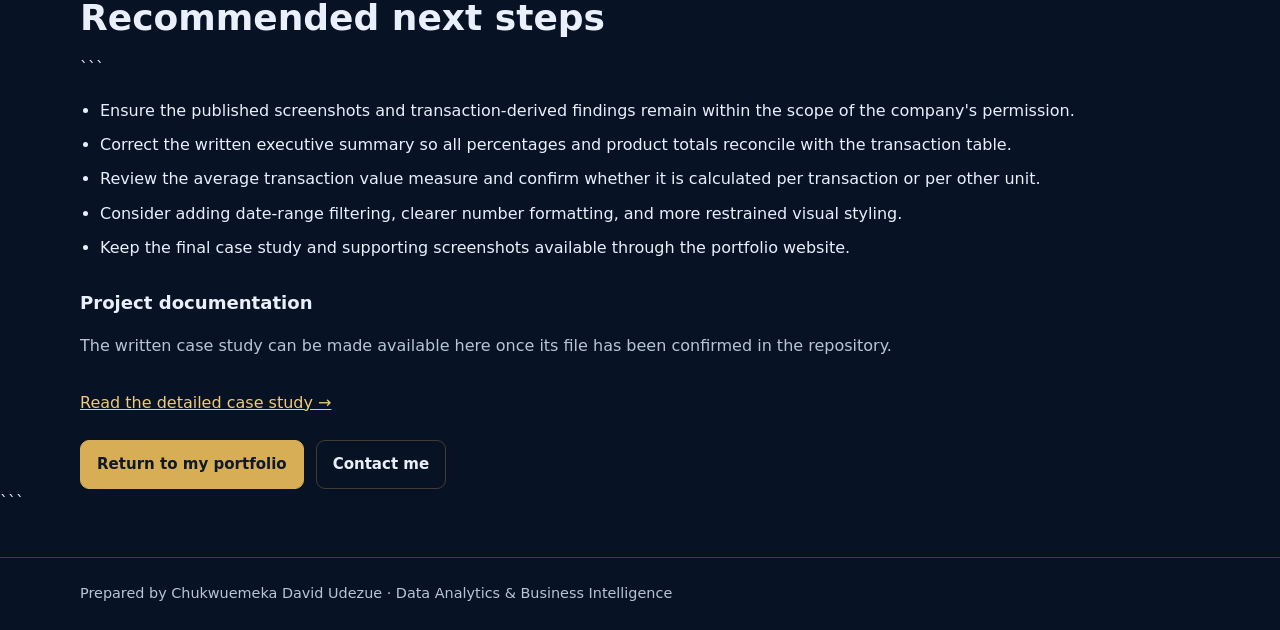
==== commit 6bc71a16: "Restore sales dashboard zoom and download features" ====
--- a/projects/sales-performance.html
+++ b/projects/sales-performance.html
@@ -1,4 +1,5 @@
 <!doctype html>
+
 <html lang="en">
 <head>
 <meta charset="utf-8">
@@ -19,13 +20,9 @@
   --page: #071225;
 }
 
-* {
-  box-sizing: border-box;
-}
-
-html {
-  scroll-behavior: smooth;
-}
+* { box-sizing: border-box; }
+
+html { scroll-behavior: smooth; }
 
 body {
   margin: 0;
@@ -34,9 +31,7 @@
   font: 16px/1.65 system-ui, -apple-system, Segoe UI, Roboto, Arial, sans-serif;
 }
 
-a {
-  color: #f0cb79;
-}
+a { color: #f0cb79; }
 
 a:focus-visible,
 button:focus-visible {
@@ -152,9 +147,7 @@
   margin-top: 7px;
 }
 
-section {
-  padding: 30px 0 42px;
-}
+section { padding: 30px 0 42px; }
 
 h2 {
   font-size: clamp(1.55rem, 3vw, 2.25rem);
@@ -167,9 +160,7 @@
   font-size: 1.13rem;
 }
 
-.muted {
-  color: var(--muted);
-}
+.muted { color: var(--muted); }
 
 .grid2 {
   display: grid;
@@ -177,13 +168,8 @@
   gap: 18px;
 }
 
-.bullet {
-  padding-left: 20px;
-}
-
-.bullet li {
-  margin: 8px 0;
-}
+.bullet { padding-left: 20px; }
+.bullet li { margin: 8px 0; }
 
 .shot {
   width: 100%;
@@ -192,6 +178,13 @@
   border-radius: 12px;
   border: 1px solid var(--line);
   background: #fff;
+  cursor: zoom-in;
+  transition: transform .2s ease, border-color .2s ease;
+}
+
+.shot:hover {
+  border-color: var(--gold);
+  transform: translateY(-2px);
 }
 
 .caption {
@@ -205,13 +198,8 @@
   border-bottom: 1px solid rgba(255,255,255,.1);
 }
 
-.finding:last-child {
-  border-bottom: 0;
-}
-
-.finding strong {
-  color: #f1ce7b;
-}
+.finding:last-child { border-bottom: 0; }
+.finding strong { color: #f1ce7b; }
 
 .process {
   display: grid;
@@ -254,6 +242,12 @@
   font-weight: 750;
   background: var(--gold);
   color: #10192a;
+  border: 1px solid var(--gold);
+  cursor: pointer;
+  font: inherit;
+  font-weight: 750;
+  font-size: .94rem;
+  text-align: center;
 }
 
 .btn.secondary {
@@ -262,32 +256,110 @@
   color: var(--ink);
 }
 
+.image-actions {
+  display: flex;
+  flex-wrap: wrap;
+  gap: 9px;
+  margin-top: 14px;
+}
+
+.image-actions .btn {
+  padding: 8px 12px;
+  font-size: .88rem;
+}
+
+.image-actions .btn:disabled {
+  opacity: .65;
+  cursor: wait;
+}
+
+.case-link {
+  display: inline-block;
+  margin-top: 14px;
+  overflow-wrap: anywhere;
+}
+
+.lightbox {
+  position: fixed;
+  inset: 0;
+  z-index: 9999;
+  display: none;
+  align-items: center;
+  justify-content: center;
+  padding: 65px 18px 24px;
+  background: rgba(2, 7, 18, .96);
+}
+
+.lightbox.open { display: flex; }
+
+.lightbox img {
+  display: block;
+  max-width: 100%;
+  max-height: calc(100vh - 115px);
+  width: auto;
+  height: auto;
+  object-fit: contain;
+  border: 1px solid rgba(215,173,85,.45);
+  border-radius: 8px;
+  background: #fff;
+}
+
+.lightbox-close {
+  position: absolute;
+  top: 14px;
+  right: 18px;
+  width: 44px;
+  height: 44px;
+  border: 1px solid var(--line);
+  border-radius: 50%;
+  background: #12213c;
+  color: #fff;
+  font-size: 1.8rem;
+  line-height: 1;
+  cursor: pointer;
+}
+
+.lightbox-download {
+  position: absolute;
+  top: 19px;
+  left: 18px;
+  text-decoration: none;
+  border-radius: 8px;
+  background: var(--gold);
+  color: #10192a;
+  padding: 8px 13px;
+  font-weight: 750;
+}
+
+.lightbox-caption {
+  position: absolute;
+  bottom: 10px;
+  left: 10px;
+  right: 10px;
+  color: var(--muted);
+  text-align: center;
+  font-size: .85rem;
+}
+
+body.lightbox-open { overflow: hidden; }
+
 @media (max-width: 760px) {
-  .metrics {
-    grid-template-columns: repeat(2, minmax(0, 1fr));
-  }
-
-  .grid2,
-  .process {
-    grid-template-columns: 1fr;
-  }
-
-  .hero {
-    padding-top: 45px;
-  }
-
+  .metrics { grid-template-columns: repeat(2, minmax(0, 1fr)); }
+  .grid2, .process { grid-template-columns: 1fr; }
+  .hero { padding-top: 45px; }
   .topbar .wrap {
     align-items: flex-start;
     flex-direction: column;
   }
+  .lightbox { padding-left: 10px; padding-right: 10px; }
 }
 
 @media (max-width: 380px) {
-  .metrics {
-    grid-template-columns: 1fr;
-  }
+  .metrics { grid-template-columns: 1fr; }
+  .image-actions .btn { width: 100%; }
 }
 </style>
+
 </head>
 
 <body>
@@ -298,7 +370,6 @@
       CHUKWUEMEKA DAVID UDEZUE
       <span style="color:var(--gold)">/ DATA ANALYTICS</span>
     </div>
-
     <a class="back" href="../index.html">← Back to portfolio</a>
   </div>
 </header>
@@ -307,237 +378,261 @@
 
   <section class="hero">
     <div class="wrap">
-
-      <div class="eyebrow">
-        Power BI Case Study · Sales & Business Intelligence
-      </div>
-
-      <h1>Sales Performance Analysis & Executive Dashboard</h1>
-
-      <p class="lead">
-        A transaction-level sales analysis designed to make revenue performance
-        easier to monitor across products, customer groups, and branch locations.
-      </p>
-
-      <div class="tags">
-        <span class="tag">Microsoft Power BI</span>
-        <span class="tag">KPI Reporting</span>
-        <span class="tag">Revenue Analysis</span>
-        <span class="tag">Data Validation</span>
-      </div>
-
-      <div class="notice">
-        <strong>Publication note:</strong>
-        This case study presents an anonymised analysis of company transactions.
-        The company identity and commercial information are handled in accordance
-        with the publication permission obtained for this project.
-      </div>
-
-      <div class="metrics">
-        <div class="metric">
-          <strong>30</strong>
-          <span>Transactions reviewed</span>
-        </div>
-
-        <div class="metric">
-          <strong>9</strong>
-          <span>Product types in the dataset</span>
-        </div>
-
-        <div class="metric">
-          <strong>2</strong>
-          <span>Branch locations</span>
-        </div>
-
-        <div class="metric">
-          <strong>3</strong>
-          <span>Customer segments</span>
-        </div>
-      </div>
-
-    </div>
+      <div class="eyebrow">Power BI Case Study · Sales & Business Intelligence</div>
+
+```
+  <h1>Sales Performance Analysis & Executive Dashboard</h1>
+
+  <p class="lead">
+    A transaction-level sales analysis designed to make revenue performance
+    easier to monitor across products, customer groups, and branch locations.
+  </p>
+
+  <div class="tags">
+    <span class="tag">Microsoft Power BI</span>
+    <span class="tag">KPI Reporting</span>
+    <span class="tag">Revenue Analysis</span>
+    <span class="tag">Data Validation</span>
+  </div>
+
+  <div class="notice">
+    <strong>Publication note:</strong>
+    This case study presents an anonymised analysis of company transactions.
+    The company identity and commercial information are handled in accordance
+    with the publication permission obtained for this project.
+  </div>
+
+  <div class="metrics">
+    <div class="metric">
+      <strong>₦3,339,100</strong>
+      <span>Total recorded revenue</span>
+    </div>
+    <div class="metric">
+      <strong>30</strong>
+      <span>Transactions reviewed</span>
+    </div>
+    <div class="metric">
+      <strong>9</strong>
+      <span>Product types in the dataset</span>
+    </div>
+    <div class="metric">
+      <strong>2</strong>
+      <span>Branch locations</span>
+    </div>
+  </div>
+</div>
+```
+
   </section>
 
   <section>
     <div class="wrap">
-
       <h2>Project objective</h2>
 
-      <p class="muted">
-        The objective was to organise sales records into an executive-friendly
-        report that supports monitoring of revenue, quantity sold, product
-        contribution, customer mix, and branch performance. The dashboard
-        includes interactive selections so users can explore the data by
-        customer type, transaction, date, and branch.
-      </p>
-
-      <div class="grid2" style="margin-top:22px">
-
-        <article class="panel">
-          <h3>Business questions</h3>
-          <ul class="bullet">
-            <li>Which products contribute the most revenue?</li>
-            <li>How is recorded revenue distributed across branches?</li>
-            <li>Which customer segments account for the largest share of sales?</li>
-            <li>What summary indicators should managers monitor?</li>
-          </ul>
-        </article>
-
-        <article class="panel">
-          <h3>Scope and limitations</h3>
-          <ul class="bullet">
-            <li>30 recorded transactions covering 3–17 January 2025.</li>
-            <li>Analysis is descriptive and limited to the supplied records.</li>
-            <li>Revenue is not the same as profit; cost and margin data were not provided in this workbook.</li>
-            <li>The period is short and should not be treated as a long-term trend.</li>
-          </ul>
-        </article>
-
-      </div>
-    </div>
+```
+  <p class="muted">
+    The objective was to organise sales records into an executive-friendly
+    report that supports monitoring of revenue, quantity sold, product
+    contribution, customer mix, and branch performance. The dashboard
+    includes interactive selections so users can explore the data by
+    customer type, transaction, date, and branch.
+  </p>
+
+  <div class="grid2" style="margin-top:22px">
+    <article class="panel">
+      <h3>Business questions</h3>
+      <ul class="bullet">
+        <li>Which products contribute the most revenue?</li>
+        <li>How is recorded revenue distributed across branches?</li>
+        <li>Which customer segments account for the largest share of sales?</li>
+        <li>What summary indicators should managers monitor?</li>
+      </ul>
+    </article>
+
+    <article class="panel">
+      <h3>Scope and limitations</h3>
+      <ul class="bullet">
+        <li>30 recorded transactions covering 3–17 January 2025.</li>
+        <li>Analysis is descriptive and limited to the supplied records.</li>
+        <li>Revenue is not the same as profit; cost and margin data were not provided in this workbook.</li>
+        <li>The period is short and should not be treated as a long-term trend.</li>
+      </ul>
+    </article>
+  </div>
+</div>
+```
+
   </section>
 
   <section>
     <div class="wrap">
-
       <h2>Dashboard preview</h2>
-
       <p class="muted">
-        The screenshots below show the two report pages from the sales
-        performance analysis.
+        Select a dashboard image to enlarge it. Use the download buttons to
+        save the original screenshots.
       </p>
 
-      <div class="grid2">
-
-        <article class="panel">
-          <h3>01 · Executive overview</h3>
-
-          <img
-            class="shot"
-            src="../assets/images/Tofred-Dashboard-Updated-Page1.png.png"
-            alt="Sales performance executive dashboard showing key performance indicators and transaction filters"
-            loading="lazy"
-          >
-
-          <p class="caption">
-            Executive KPIs and slicers for customer type, transaction, and date.
-          </p>
-        </article>
-
-        <article class="panel">
-          <h3>02 · Revenue breakdown</h3>
-
-          <img
-            class="shot"
-            src="../assets/images/Tofred-Dashboard-Updated-Page2.png.png"
-            alt="Sales revenue analysis dashboard showing product, customer segment, transaction value, and branch breakdowns"
-            loading="lazy"
-          >
-
-          <p class="caption">
-            Revenue by product, customer segment, and branch, with an average
-            transaction value indicator.
-          </p>
-        </article>
-
+```
+  <div class="grid2">
+    <article class="panel">
+      <h3>01 · Executive overview</h3>
+
+      <img
+        class="shot zoomable"
+        src="../assets/images/Tofred-Dashboard-Updated-Page1.png.png"
+        alt="Sales performance executive dashboard showing key performance indicators and transaction filters"
+        data-title="Executive Overview Dashboard"
+        loading="lazy"
+      >
+
+      <p class="caption">
+        Executive KPIs and slicers for customer type, transaction, and date.
+      </p>
+
+      <div class="image-actions">
+        <button class="btn" type="button" data-download="../assets/images/Tofred-Dashboard-Updated-Page1.png.png" data-filename="Tofred-Dashboard-Executive-Overview.png">
+          Download image
+        </button>
+        <button class="btn secondary zoom-button" type="button" data-image="../assets/images/Tofred-Dashboard-Updated-Page1.png.png" data-title="Executive Overview Dashboard">
+          Zoom image
+        </button>
       </div>
-    </div>
+    </article>
+
+    <article class="panel">
+      <h3>02 · Revenue breakdown</h3>
+
+      <img
+        class="shot zoomable"
+        src="../assets/images/Tofred-Dashboard-Updated-Page2.png.png"
+        alt="Sales revenue analysis dashboard showing product, customer segment, transaction value, and branch breakdowns"
+        data-title="Revenue Breakdown Dashboard"
+        loading="lazy"
+      >
+
+      <p class="caption">
+        Revenue by product, customer segment, and branch, with an average
+        transaction value indicator.
+      </p>
+
+      <div class="image-actions">
+        <button class="btn" type="button" data-download="../assets/images/Tofred-Dashboard-Updated-Page2.png.png" data-filename="Tofred-Dashboard-Revenue-Breakdown.png">
+          Download image
+        </button>
+        <button class="btn secondary zoom-button" type="button" data-image="../assets/images/Tofred-Dashboard-Updated-Page2.png.png" data-title="Revenue Breakdown Dashboard">
+          Zoom image
+        </button>
+      </div>
+    </article>
+  </div>
+</div>
+```
+
   </section>
 
   <section>
     <div class="wrap">
-
       <h2>Data preparation and validation</h2>
 
-      <div class="process">
-
-        <div class="step">
-          <b>01 · Structure</b>
-          Reviewed the structured transaction table and its fields: date,
-          product, quantity, unit price, branch, customer type, and total.
-        </div>
-
-        <div class="step">
-          <b>02 · Quality checks</b>
-          Checked the 30 transaction totals against quantity × unit price.
-          All supplied records passed this arithmetic check.
-        </div>
-
-        <div class="step">
-          <b>03 · Reconciliation</b>
-          Compared the executive-summary narrative with the underlying records
-          and identified mismatched product and customer-segment claims for correction.
-        </div>
-
-      </div>
-
-      <p class="muted" style="margin-top:18px">
-        The case study describes the validation work performed on the supplied
-        workbook. Additional Power Query, DAX, or data-modelling techniques
-        should only be claimed where they can be confirmed against the original
-        Power BI file.
-      </p>
-
-    </div>
+```
+  <div class="process">
+    <div class="step">
+      <b>01 · Structure</b>
+      Reviewed the structured transaction table and its fields: date,
+      product, quantity, unit price, branch, customer type, and total.
+    </div>
+
+    <div class="step">
+      <b>02 · Quality checks</b>
+      Checked the 30 transaction totals against quantity × unit price.
+      All supplied records passed this arithmetic check.
+    </div>
+
+    <div class="step">
+      <b>03 · Reconciliation</b>
+      Compared the executive-summary narrative with the underlying records
+      and identified mismatched product and customer-segment claims for correction.
+    </div>
+  </div>
+
+  <p class="muted" style="margin-top:18px">
+    The case study describes the validation work performed on the supplied
+    workbook. Additional Power Query, DAX, or data-modelling techniques
+    should only be claimed where they can be confirmed against the original
+    Power BI file.
+  </p>
+</div>
+```
+
   </section>
 
   <section>
     <div class="wrap">
-
       <h2>Verified findings from the supplied workbook</h2>
 
-      <div class="panel">
-
-        <div class="finding">
-          <strong>Branch comparison:</strong>
-          Masaka accounts for the larger share of recorded revenue in the reviewed period.
-        </div>
-
-        <div class="finding">
-          <strong>Product mix:</strong>
-          Dangote Cement is the highest-revenue product in the supplied transaction records.
-        </div>
-
-        <div class="finding">
-          <strong>Customer mix:</strong>
-          Contractors are the highest-revenue customer segment in the supplied records.
-        </div>
-
-        <div class="finding">
-          <strong>Data quality:</strong>
-          The transaction totals reconcile arithmetically, but some statements
-          in the workbook's original written summary do not match the underlying data.
-        </div>
-
-      </div>
-
-      <p class="muted" style="margin-top:15px">
-        Commercial figures not necessary to explain the findings have been
-        omitted from this public case study.
-      </p>
-
-    </div>
+```
+  <div class="panel">
+    <div class="finding">
+      <strong>Branch comparison:</strong>
+      Masaka accounts for the larger share of recorded revenue in the reviewed period.
+    </div>
+
+    <div class="finding">
+      <strong>Product mix:</strong>
+      Dangote Cement is the highest-revenue product in the supplied transaction records.
+    </div>
+
+    <div class="finding">
+      <strong>Customer mix:</strong>
+      Contractors are the highest-revenue customer segment in the supplied records.
+    </div>
+
+    <div class="finding">
+      <strong>Data quality:</strong>
+      The transaction totals reconcile arithmetically, but some statements
+      in the workbook's original written summary do not match the underlying data.
+    </div>
+  </div>
+
+  <p class="muted" style="margin-top:15px">
+    Commercial figures not necessary to explain the findings have been
+    omitted from this public case study.
+  </p>
+</div>
+```
+
   </section>
 
   <section>
     <div class="wrap">
-
       <h2>Recommended next steps</h2>
 
-      <ul class="bullet">
-        <li>Ensure the published screenshots and transaction-derived findings remain within the scope of the company's permission.</li>
-        <li>Correct the written executive summary so all percentages and product totals reconcile with the transaction table.</li>
-        <li>Review the average transaction value measure and confirm whether it is calculated per transaction or per other unit.</li>
-        <li>Consider adding date-range filtering, clearer number formatting, and more restrained visual styling.</li>
-        <li>Keep the final case study and supporting screenshots available through the portfolio website.</li>
-      </ul>
-
-      <div class="actions">
-        <a class="btn" href="../index.html#portfolio-view">Explore my portfolio</a>
-        <a class="btn secondary" href="../index.html#contact-view">Contact me</a>
-      </div>
-
-    </div>
+```
+  <ul class="bullet">
+    <li>Ensure the published screenshots and transaction-derived findings remain within the scope of the company's permission.</li>
+    <li>Correct the written executive summary so all percentages and product totals reconcile with the transaction table.</li>
+    <li>Review the average transaction value measure and confirm whether it is calculated per transaction or per other unit.</li>
+    <li>Consider adding date-range filtering, clearer number formatting, and more restrained visual styling.</li>
+    <li>Keep the final case study and supporting screenshots available through the portfolio website.</li>
+  </ul>
+
+  <h3 style="margin-top:26px">Project documentation</h3>
+  <p class="muted">
+    The written case study can be made available here once its file has been
+    confirmed in the repository.
+  </p>
+
+  <a class="case-link" href="../assets/documents/Sales_Performance_Analysis_Case_Study.md">
+    Read the detailed case study →
+  </a>
+
+  <div class="actions">
+    <a class="btn" href="../index.html">Return to my portfolio</a>
+    <a class="btn secondary" href="../index.html#contact-view">Contact me</a>
+  </div>
+</div>
+```
+
   </section>
 
 </main>
@@ -548,5 +643,105 @@
   </div>
 </footer>
 
+<div class="lightbox" id="image-lightbox" role="dialog" aria-modal="true" aria-label="Enlarged dashboard image">
+  <a class="lightbox-download" id="lightbox-download" href="#" download>Download image</a>
+  <button class="lightbox-close" id="lightbox-close" type="button" aria-label="Close enlarged image">&times;</button>
+  <img id="lightbox-image" src="" alt="">
+  <div class="lightbox-caption" id="lightbox-caption"></div>
+</div>
+
+<script>
+(function () {
+  "use strict";
+
+  const lightbox = document.getElementById("image-lightbox");
+  const lightboxImage = document.getElementById("lightbox-image");
+  const lightboxCaption = document.getElementById("lightbox-caption");
+  const lightboxDownload = document.getElementById("lightbox-download");
+  const closeButton = document.getElementById("lightbox-close");
+
+  function openLightbox(src, title, alt) {
+    lightboxImage.src = src;
+    lightboxImage.alt = alt || title || "Enlarged dashboard screenshot";
+    lightboxCaption.textContent = title || "";
+    lightboxDownload.href = src;
+    lightboxDownload.setAttribute("download", "");
+    lightbox.classList.add("open");
+    document.body.classList.add("lightbox-open");
+    closeButton.focus();
+  }
+
+  function closeLightbox() {
+    lightbox.classList.remove("open");
+    document.body.classList.remove("lightbox-open");
+    lightboxImage.src = "";
+  }
+
+  document.querySelectorAll(".zoomable").forEach(function (img) {
+    img.addEventListener("click", function () {
+      openLightbox(img.src, img.dataset.title, img.alt);
+    });
+  });
+
+  document.querySelectorAll(".zoom-button").forEach(function (button) {
+    button.addEventListener("click", function () {
+      const img = button.closest(".panel").querySelector(".zoomable");
+      openLightbox(img.src, button.dataset.title, img.alt);
+    });
+  });
+
+  closeButton.addEventListener("click", closeLightbox);
+
+  lightbox.addEventListener("click", function (event) {
+    if (event.target === lightbox) closeLightbox();
+  });
+
+  document.addEventListener("keydown", function (event) {
+    if (event.key === "Escape" && lightbox.classList.contains("open")) {
+      closeLightbox();
+    }
+  });
+
+  document.querySelectorAll("[data-download]").forEach(function (button) {
+    button.addEventListener("click", async function () {
+      const path = button.dataset.download;
+      const filename = button.dataset.filename || "dashboard.png";
+      const originalText = button.textContent;
+
+      button.disabled = true;
+      button.textContent = "Preparing download…";
+
+      try {
+        const response = await fetch(path);
+
+        if (!response.ok) {
+          throw new Error("Image could not be retrieved.");
+        }
+
+        const blob = await response.blob();
+        const objectUrl = URL.createObjectURL(blob);
+        const link = document.createElement("a");
+
+        link.href = objectUrl;
+        link.download = filename;
+        document.body.appendChild(link);
+        link.click();
+        link.remove();
+
+        setTimeout(function () {
+          URL.revokeObjectURL(objectUrl);
+        }, 1500);
+      } catch (error) {
+        window.open(path, "_blank", "noopener");
+        alert("The image was opened in a new tab. If it does not download automatically, right-click the image and choose Save image as.");
+      } finally {
+        button.disabled = false;
+        button.textContent = originalText;
+      }
+    });
+  });
+})();
+</script>
+
 </body>
 </html>
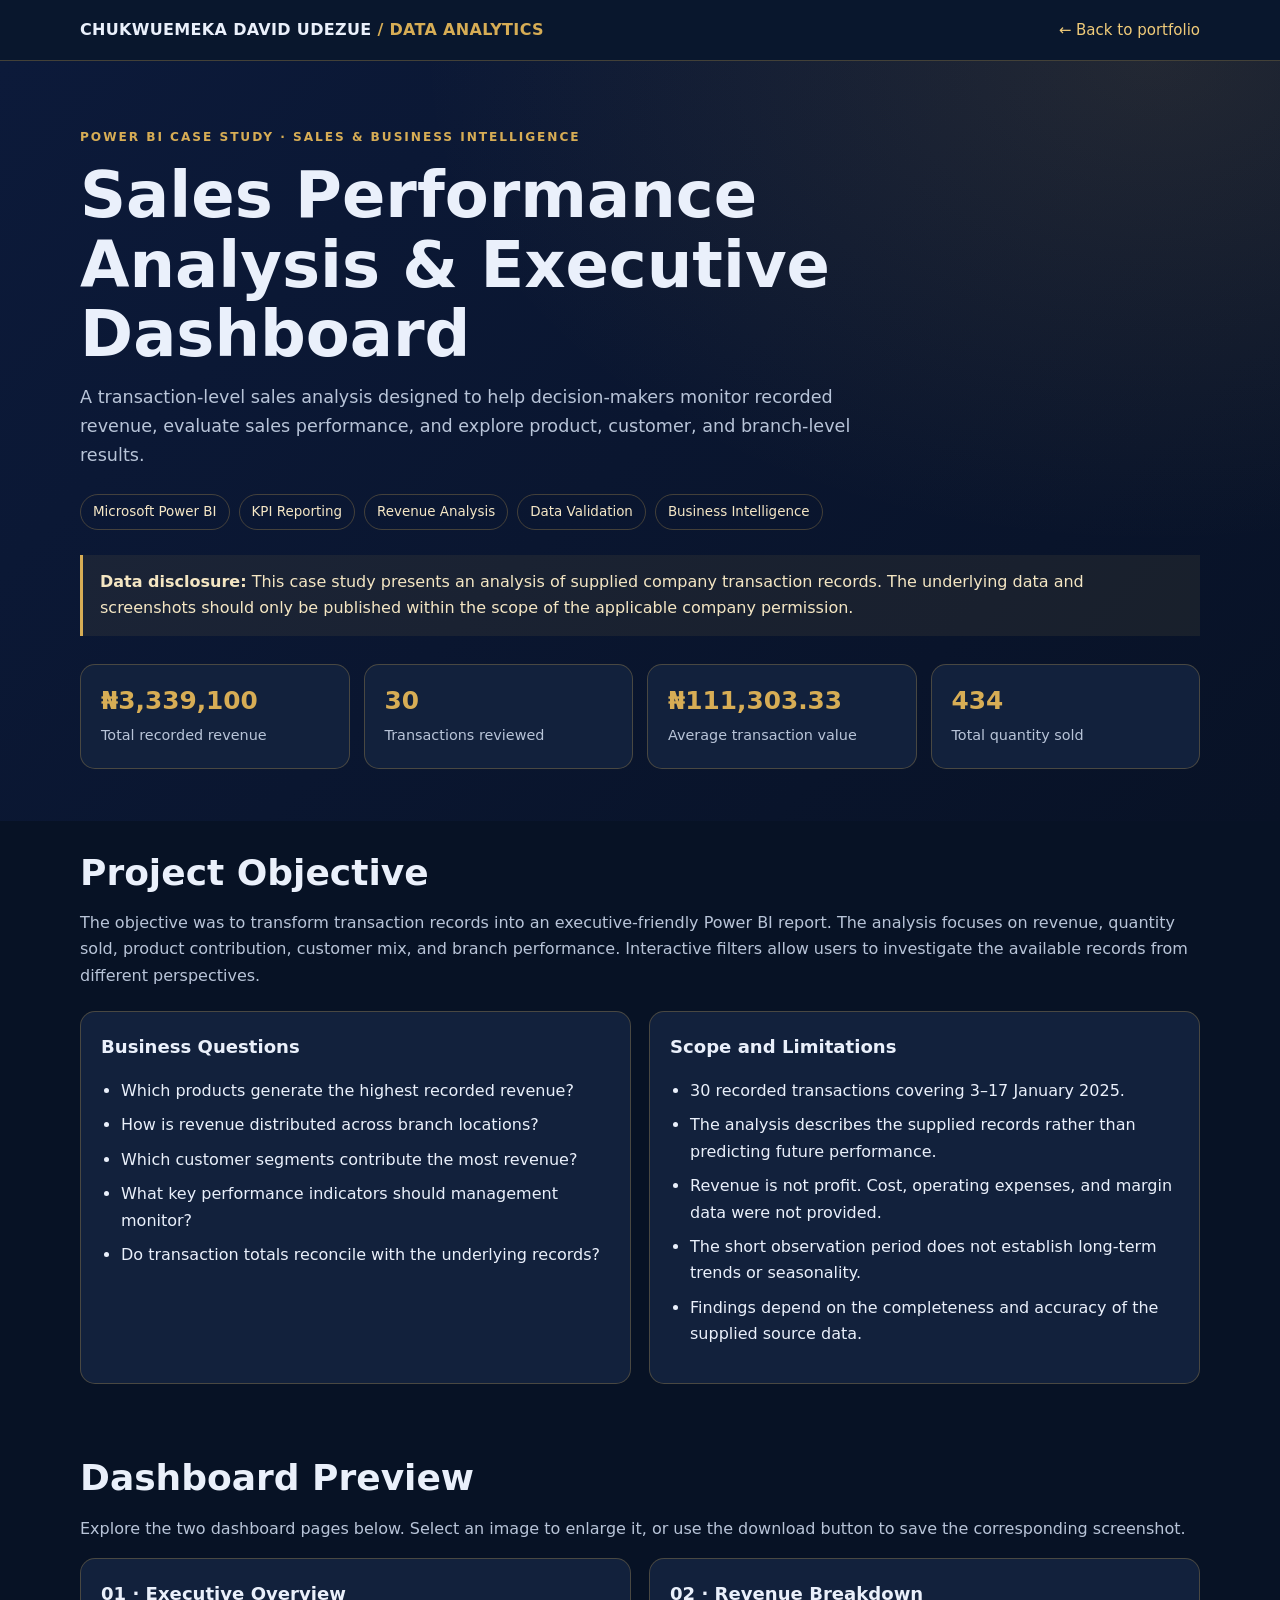
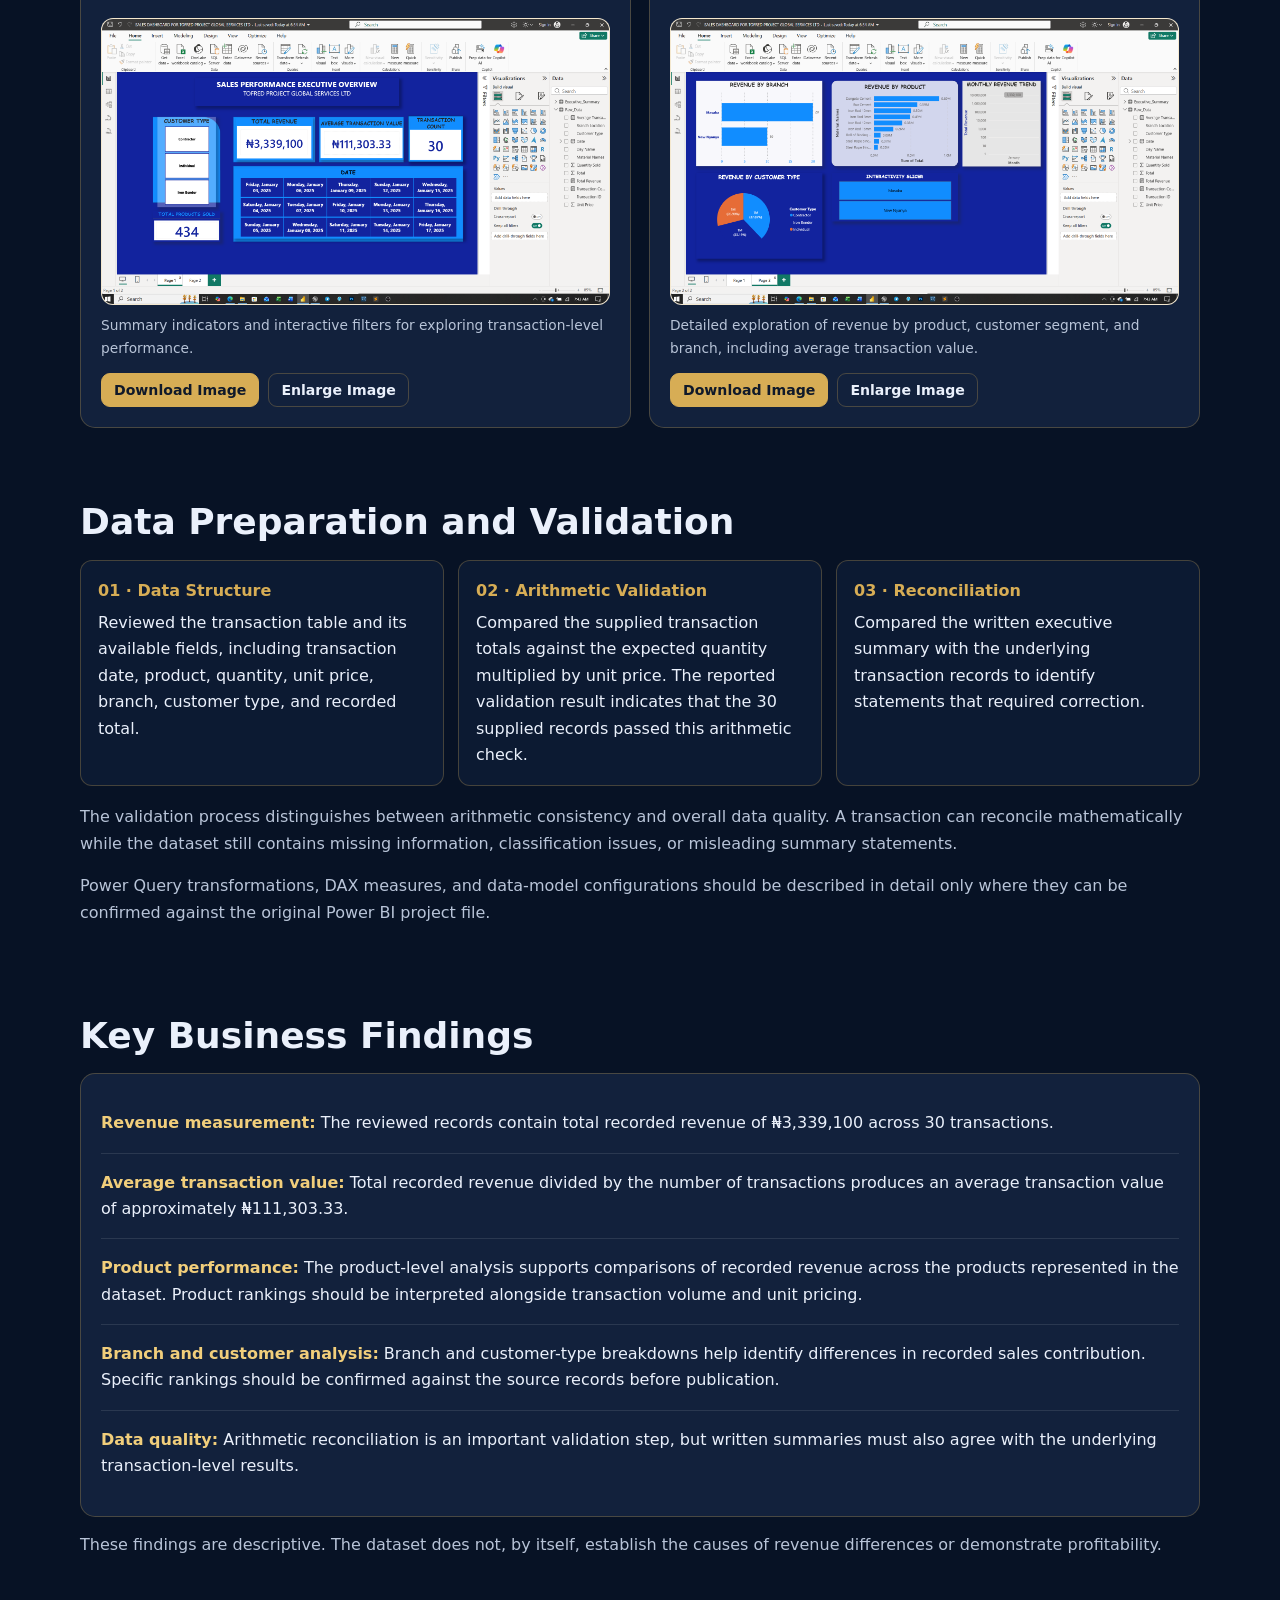
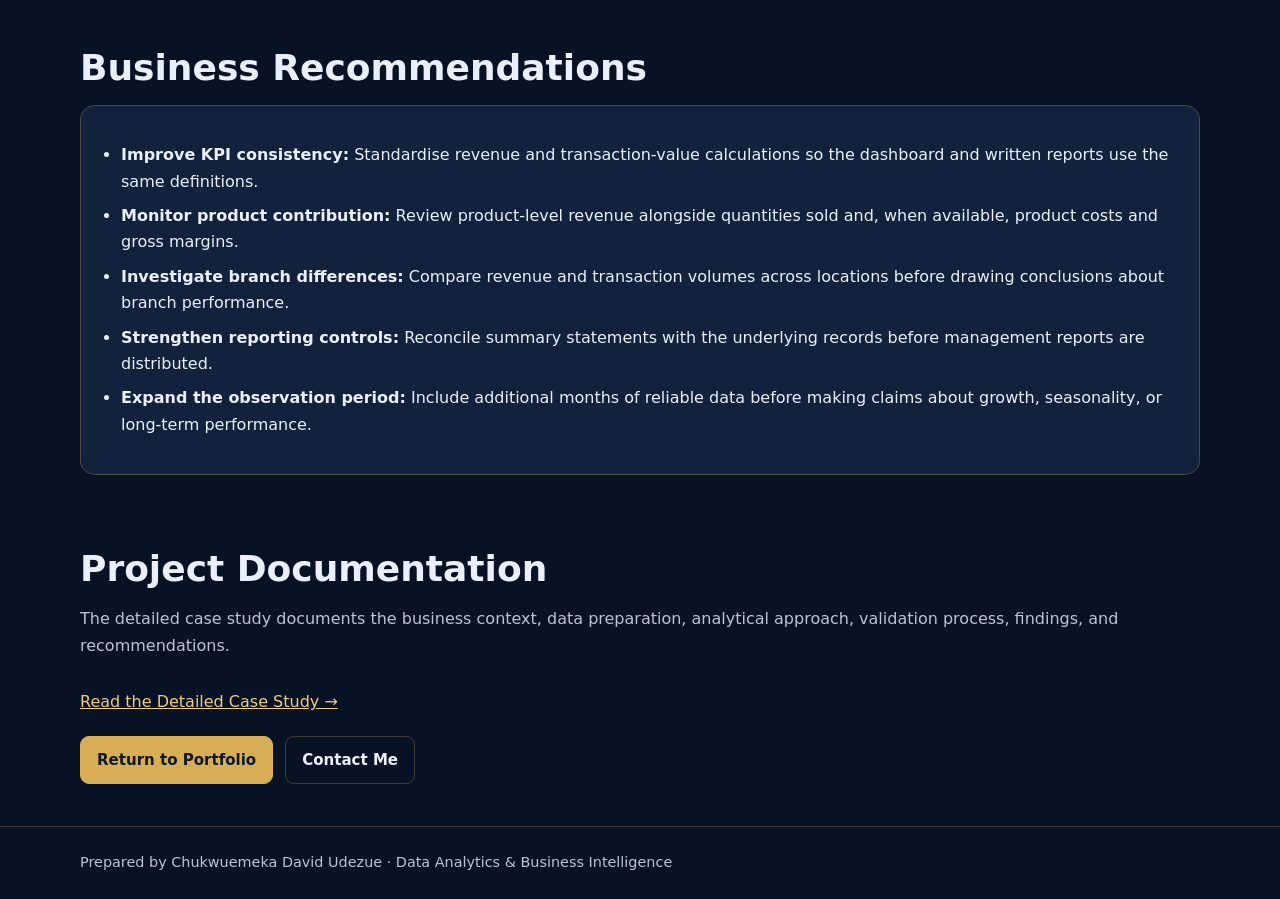
==== commit 2b80df57: "Improve sales performance case study and KPI accuracy Updated HTML structure and styles for sales pe" ====
--- a/projects/sales-performance.html
+++ b/projects/sales-performance.html
@@ -1,10 +1,14 @@
 <!doctype html>
-
 <html lang="en">
 <head>
 <meta charset="utf-8">
 <meta name="viewport" content="width=device-width, initial-scale=1">
+
 <meta name="description" content="A Power BI sales performance analysis case study covering revenue, product mix, branch performance, customer segments, and data validation.">
+
+<meta name="author" content="Chukwuemeka David Udezue">
+<meta name="theme-color" content="#0c1a3a">
+
 <title>Sales Performance Analysis | Chukwuemeka David Udezue</title>
 
 <style>
@@ -20,18 +24,29 @@
   --page: #071225;
 }
 
-* { box-sizing: border-box; }
-
-html { scroll-behavior: smooth; }
+* {
+  box-sizing: border-box;
+}
+
+html {
+  scroll-behavior: smooth;
+}
 
 body {
   margin: 0;
   background: var(--page);
   color: var(--ink);
-  font: 16px/1.65 system-ui, -apple-system, Segoe UI, Roboto, Arial, sans-serif;
-}
-
-a { color: #f0cb79; }
+  font: 16px/1.65 system-ui, -apple-system, BlinkMacSystemFont,
+        "Segoe UI", Roboto, Arial, sans-serif;
+}
+
+body.lightbox-open {
+  overflow: hidden;
+}
+
+a {
+  color: #f0cb79;
+}
 
 a:focus-visible,
 button:focus-visible {
@@ -39,9 +54,13 @@
   outline-offset: 3px;
 }
 
+button {
+  font-family: inherit;
+}
+
 .wrap {
   width: min(1120px, 92%);
-  margin: auto;
+  margin-inline: auto;
 }
 
 .topbar {
@@ -62,15 +81,27 @@
   letter-spacing: .02em;
 }
 
+.brand span {
+  color: var(--gold);
+}
+
 .back {
   font-size: .94rem;
   text-decoration: none;
 }
 
+.back:hover {
+  text-decoration: underline;
+}
+
 .hero {
   padding: 66px 0 42px;
   background:
-    radial-gradient(ellipse at 90% 0%, rgba(215,173,85,.12), transparent 45%),
+    radial-gradient(
+      ellipse at 90% 0%,
+      rgba(215,173,85,.12),
+      transparent 45%
+    ),
     linear-gradient(135deg, #0c1a3a, #081226);
 }
 
@@ -122,7 +153,7 @@
   display: grid;
   grid-template-columns: repeat(4, minmax(0, 1fr));
   gap: 14px;
-  margin: 28px 0 48px;
+  margin: 28px 0 10px;
 }
 
 .metric,
@@ -135,9 +166,10 @@
 
 .metric strong {
   display: block;
-  font-size: 1.55rem;
+  font-size: clamp(1.2rem, 2vw, 1.55rem);
   color: var(--gold);
-  line-height: 1.2;
+  line-height: 1.3;
+  overflow-wrap: anywhere;
 }
 
 .metric span {
@@ -147,7 +179,9 @@
   margin-top: 7px;
 }
 
-section { padding: 30px 0 42px; }
+section {
+  padding: 30px 0 42px;
+}
 
 h2 {
   font-size: clamp(1.55rem, 3vw, 2.25rem);
@@ -160,16 +194,27 @@
   font-size: 1.13rem;
 }
 
-.muted { color: var(--muted); }
+p {
+  margin-top: 0;
+}
+
+.muted {
+  color: var(--muted);
+}
 
 .grid2 {
   display: grid;
-  grid-template-columns: 1fr 1fr;
+  grid-template-columns: repeat(2, minmax(0, 1fr));
   gap: 18px;
 }
 
-.bullet { padding-left: 20px; }
-.bullet li { margin: 8px 0; }
+.bullet {
+  padding-left: 20px;
+}
+
+.bullet li {
+  margin: 8px 0;
+}
 
 .shot {
   width: 100%;
@@ -198,12 +243,17 @@
   border-bottom: 1px solid rgba(255,255,255,.1);
 }
 
-.finding:last-child { border-bottom: 0; }
-.finding strong { color: #f1ce7b; }
+.finding:last-child {
+  border-bottom: 0;
+}
+
+.finding strong {
+  color: #f1ce7b;
+}
 
 .process {
   display: grid;
-  grid-template-columns: repeat(3, 1fr);
+  grid-template-columns: repeat(3, minmax(0, 1fr));
   gap: 14px;
 }
 
@@ -227,11 +277,17 @@
   font-size: .9rem;
 }
 
-.actions {
+.actions,
+.image-actions {
   display: flex;
   flex-wrap: wrap;
   gap: 12px;
-  margin-top: 24px;
+  margin-top: 20px;
+}
+
+.image-actions {
+  gap: 9px;
+  margin-top: 14px;
 }
 
 .btn {
@@ -244,10 +300,12 @@
   color: #10192a;
   border: 1px solid var(--gold);
   cursor: pointer;
-  font: inherit;
-  font-weight: 750;
   font-size: .94rem;
   text-align: center;
+}
+
+.btn:hover {
+  filter: brightness(1.08);
 }
 
 .btn.secondary {
@@ -256,19 +314,12 @@
   color: var(--ink);
 }
 
-.image-actions {
-  display: flex;
-  flex-wrap: wrap;
-  gap: 9px;
-  margin-top: 14px;
-}
-
 .image-actions .btn {
   padding: 8px 12px;
   font-size: .88rem;
 }
 
-.image-actions .btn:disabled {
+.btn:disabled {
   opacity: .65;
   cursor: wait;
 }
@@ -286,16 +337,18 @@
   display: none;
   align-items: center;
   justify-content: center;
-  padding: 65px 18px 24px;
-  background: rgba(2, 7, 18, .96);
-}
-
-.lightbox.open { display: flex; }
+  padding: 65px 18px 45px;
+  background: rgba(2,7,18,.96);
+}
+
+.lightbox.open {
+  display: flex;
+}
 
 .lightbox img {
   display: block;
   max-width: 100%;
-  max-height: calc(100vh - 115px);
+  max-height: calc(100vh - 125px);
   width: auto;
   height: auto;
   object-fit: contain;
@@ -341,25 +394,53 @@
   font-size: .85rem;
 }
 
-body.lightbox-open { overflow: hidden; }
-
 @media (max-width: 760px) {
-  .metrics { grid-template-columns: repeat(2, minmax(0, 1fr)); }
-  .grid2, .process { grid-template-columns: 1fr; }
-  .hero { padding-top: 45px; }
+  .metrics {
+    grid-template-columns: repeat(2, minmax(0, 1fr));
+  }
+
+  .grid2,
+  .process {
+    grid-template-columns: 1fr;
+  }
+
+  .hero {
+    padding-top: 45px;
+  }
+
   .topbar .wrap {
     align-items: flex-start;
     flex-direction: column;
   }
-  .lightbox { padding-left: 10px; padding-right: 10px; }
+
+  .lightbox {
+    padding-left: 10px;
+    padding-right: 10px;
+  }
 }
 
 @media (max-width: 380px) {
-  .metrics { grid-template-columns: 1fr; }
-  .image-actions .btn { width: 100%; }
+  .metrics {
+    grid-template-columns: 1fr;
+  }
+
+  .image-actions .btn {
+    width: 100%;
+  }
+}
+
+@media (prefers-reduced-motion: reduce) {
+  html {
+    scroll-behavior: auto;
+  }
+
+  *,
+  *::before,
+  *::after {
+    transition-duration: .01ms !important;
+  }
 }
 </style>
-
 </head>
 
 <body>
@@ -368,9 +449,12 @@
   <div class="wrap">
     <div class="brand">
       CHUKWUEMEKA DAVID UDEZUE
-      <span style="color:var(--gold)">/ DATA ANALYTICS</span>
+      <span>/ DATA ANALYTICS</span>
     </div>
-    <a class="back" href="../index.html">← Back to portfolio</a>
+
+    <a class="back" href="../index.html">
+      &larr; Back to portfolio
+    </a>
   </div>
 </header>
 
@@ -378,276 +462,417 @@
 
   <section class="hero">
     <div class="wrap">
-      <div class="eyebrow">Power BI Case Study · Sales & Business Intelligence</div>
-
-```
-  <h1>Sales Performance Analysis & Executive Dashboard</h1>
-
-  <p class="lead">
-    A transaction-level sales analysis designed to make revenue performance
-    easier to monitor across products, customer groups, and branch locations.
-  </p>
-
-  <div class="tags">
-    <span class="tag">Microsoft Power BI</span>
-    <span class="tag">KPI Reporting</span>
-    <span class="tag">Revenue Analysis</span>
-    <span class="tag">Data Validation</span>
-  </div>
-
-  <div class="notice">
-    <strong>Publication note:</strong>
-    This case study presents an anonymised analysis of company transactions.
-    The company identity and commercial information are handled in accordance
-    with the publication permission obtained for this project.
-  </div>
-
-  <div class="metrics">
-    <div class="metric">
-      <strong>₦3,339,100</strong>
-      <span>Total recorded revenue</span>
+
+      <div class="eyebrow">
+        Power BI Case Study &middot; Sales &amp; Business Intelligence
+      </div>
+
+      <h1>Sales Performance Analysis &amp; Executive Dashboard</h1>
+
+      <p class="lead">
+        A transaction-level sales analysis designed to help decision-makers
+        monitor recorded revenue, evaluate sales performance, and explore
+        product, customer, and branch-level results.
+      </p>
+
+      <div class="tags">
+        <span class="tag">Microsoft Power BI</span>
+        <span class="tag">KPI Reporting</span>
+        <span class="tag">Revenue Analysis</span>
+        <span class="tag">Data Validation</span>
+        <span class="tag">Business Intelligence</span>
+      </div>
+
+      <div class="notice">
+        <strong>Data disclosure:</strong>
+        This case study presents an analysis of supplied company transaction
+        records. The underlying data and screenshots should only be published
+        within the scope of the applicable company permission.
+      </div>
+
+      <div class="metrics">
+
+        <div class="metric">
+          <strong>&#8358;3,339,100</strong>
+          <span>Total recorded revenue</span>
+        </div>
+
+        <div class="metric">
+          <strong>30</strong>
+          <span>Transactions reviewed</span>
+        </div>
+
+        <div class="metric">
+          <strong>&#8358;111,303.33</strong>
+          <span>Average transaction value</span>
+        </div>
+
+        <div class="metric">
+          <strong>434</strong>
+          <span>Total quantity sold</span>
+        </div>
+
+      </div>
     </div>
-    <div class="metric">
-      <strong>30</strong>
-      <span>Transactions reviewed</span>
-    </div>
-    <div class="metric">
-      <strong>9</strong>
-      <span>Product types in the dataset</span>
-    </div>
-    <div class="metric">
-      <strong>2</strong>
-      <span>Branch locations</span>
-    </div>
-  </div>
-</div>
-```
-
   </section>
 
   <section>
     <div class="wrap">
-      <h2>Project objective</h2>
-
-```
-  <p class="muted">
-    The objective was to organise sales records into an executive-friendly
-    report that supports monitoring of revenue, quantity sold, product
-    contribution, customer mix, and branch performance. The dashboard
-    includes interactive selections so users can explore the data by
-    customer type, transaction, date, and branch.
-  </p>
-
-  <div class="grid2" style="margin-top:22px">
-    <article class="panel">
-      <h3>Business questions</h3>
-      <ul class="bullet">
-        <li>Which products contribute the most revenue?</li>
-        <li>How is recorded revenue distributed across branches?</li>
-        <li>Which customer segments account for the largest share of sales?</li>
-        <li>What summary indicators should managers monitor?</li>
-      </ul>
-    </article>
-
-    <article class="panel">
-      <h3>Scope and limitations</h3>
-      <ul class="bullet">
-        <li>30 recorded transactions covering 3–17 January 2025.</li>
-        <li>Analysis is descriptive and limited to the supplied records.</li>
-        <li>Revenue is not the same as profit; cost and margin data were not provided in this workbook.</li>
-        <li>The period is short and should not be treated as a long-term trend.</li>
-      </ul>
-    </article>
-  </div>
-</div>
-```
-
+
+      <h2>Project Objective</h2>
+
+      <p class="muted">
+        The objective was to transform transaction records into an
+        executive-friendly Power BI report. The analysis focuses on revenue,
+        quantity sold, product contribution, customer mix, and branch
+        performance. Interactive filters allow users to investigate the
+        available records from different perspectives.
+      </p>
+
+      <div class="grid2" style="margin-top:22px">
+
+        <article class="panel">
+          <h3>Business Questions</h3>
+
+          <ul class="bullet">
+            <li>Which products generate the highest recorded revenue?</li>
+            <li>How is revenue distributed across branch locations?</li>
+            <li>Which customer segments contribute the most revenue?</li>
+            <li>What key performance indicators should management monitor?</li>
+            <li>Do transaction totals reconcile with the underlying records?</li>
+          </ul>
+        </article>
+
+        <article class="panel">
+          <h3>Scope and Limitations</h3>
+
+          <ul class="bullet">
+            <li>30 recorded transactions covering 3&ndash;17 January 2025.</li>
+            <li>The analysis describes the supplied records rather than predicting future performance.</li>
+            <li>Revenue is not profit. Cost, operating expenses, and margin data were not provided.</li>
+            <li>The short observation period does not establish long-term trends or seasonality.</li>
+            <li>Findings depend on the completeness and accuracy of the supplied source data.</li>
+          </ul>
+        </article>
+
+      </div>
+    </div>
   </section>
 
   <section>
     <div class="wrap">
-      <h2>Dashboard preview</h2>
+
+      <h2>Dashboard Preview</h2>
+
       <p class="muted">
-        Select a dashboard image to enlarge it. Use the download buttons to
-        save the original screenshots.
+        Explore the two dashboard pages below. Select an image to enlarge it,
+        or use the download button to save the corresponding screenshot.
       </p>
 
-```
-  <div class="grid2">
-    <article class="panel">
-      <h3>01 · Executive overview</h3>
-
-      <img
-        class="shot zoomable"
-        src="../assets/images/Tofred-Dashboard-Updated-Page1.png.png"
-        alt="Sales performance executive dashboard showing key performance indicators and transaction filters"
-        data-title="Executive Overview Dashboard"
-        loading="lazy"
-      >
-
-      <p class="caption">
-        Executive KPIs and slicers for customer type, transaction, and date.
-      </p>
-
-      <div class="image-actions">
-        <button class="btn" type="button" data-download="../assets/images/Tofred-Dashboard-Updated-Page1.png.png" data-filename="Tofred-Dashboard-Executive-Overview.png">
-          Download image
-        </button>
-        <button class="btn secondary zoom-button" type="button" data-image="../assets/images/Tofred-Dashboard-Updated-Page1.png.png" data-title="Executive Overview Dashboard">
-          Zoom image
-        </button>
+      <div class="grid2">
+
+        <article class="panel">
+
+          <h3>01 &middot; Executive Overview</h3>
+
+          <img
+            class="shot zoomable"
+            src="../assets/images/Tofred-Dashboard-Updated-Page1.png.png"
+            alt="Power BI executive overview showing sales performance indicators and transaction filters"
+            data-title="Executive Overview Dashboard"
+            loading="lazy"
+          >
+
+          <p class="caption">
+            Summary indicators and interactive filters for exploring
+            transaction-level performance.
+          </p>
+
+          <div class="image-actions">
+
+            <button
+              class="btn"
+              type="button"
+              data-download="../assets/images/Tofred-Dashboard-Updated-Page1.png.png"
+              data-filename="Tofred-Dashboard-Executive-Overview.png"
+            >
+              Download Image
+            </button>
+
+            <button
+              class="btn secondary zoom-button"
+              type="button"
+              data-title="Executive Overview Dashboard"
+            >
+              Enlarge Image
+            </button>
+
+          </div>
+        </article>
+
+        <article class="panel">
+
+          <h3>02 &middot; Revenue Breakdown</h3>
+
+          <img
+            class="shot zoomable"
+            src="../assets/images/Tofred-Dashboard-Updated-Page2.png.png"
+            alt="Power BI revenue breakdown showing product, customer segment, transaction value, and branch analysis"
+            data-title="Revenue Breakdown Dashboard"
+            loading="lazy"
+          >
+
+          <p class="caption">
+            Detailed exploration of revenue by product, customer segment,
+            and branch, including average transaction value.
+          </p>
+
+          <div class="image-actions">
+
+            <button
+              class="btn"
+              type="button"
+              data-download="../assets/images/Tofred-Dashboard-Updated-Page2.png.png"
+              data-filename="Tofred-Dashboard-Revenue-Breakdown.png"
+            >
+              Download Image
+            </button>
+
+            <button
+              class="btn secondary zoom-button"
+              type="button"
+              data-title="Revenue Breakdown Dashboard"
+            >
+              Enlarge Image
+            </button>
+
+          </div>
+        </article>
+
       </div>
-    </article>
-
-    <article class="panel">
-      <h3>02 · Revenue breakdown</h3>
-
-      <img
-        class="shot zoomable"
-        src="../assets/images/Tofred-Dashboard-Updated-Page2.png.png"
-        alt="Sales revenue analysis dashboard showing product, customer segment, transaction value, and branch breakdowns"
-        data-title="Revenue Breakdown Dashboard"
-        loading="lazy"
-      >
-
-      <p class="caption">
-        Revenue by product, customer segment, and branch, with an average
-        transaction value indicator.
-      </p>
-
-      <div class="image-actions">
-        <button class="btn" type="button" data-download="../assets/images/Tofred-Dashboard-Updated-Page2.png.png" data-filename="Tofred-Dashboard-Revenue-Breakdown.png">
-          Download image
-        </button>
-        <button class="btn secondary zoom-button" type="button" data-image="../assets/images/Tofred-Dashboard-Updated-Page2.png.png" data-title="Revenue Breakdown Dashboard">
-          Zoom image
-        </button>
-      </div>
-    </article>
-  </div>
-</div>
-```
-
+    </div>
   </section>
 
   <section>
     <div class="wrap">
-      <h2>Data preparation and validation</h2>
-
-```
-  <div class="process">
-    <div class="step">
-      <b>01 · Structure</b>
-      Reviewed the structured transaction table and its fields: date,
-      product, quantity, unit price, branch, customer type, and total.
+
+      <h2>Data Preparation and Validation</h2>
+
+      <div class="process">
+
+        <article class="step">
+          <b>01 &middot; Data Structure</b>
+
+          Reviewed the transaction table and its available fields, including
+          transaction date, product, quantity, unit price, branch,
+          customer type, and recorded total.
+        </article>
+
+        <article class="step">
+          <b>02 &middot; Arithmetic Validation</b>
+
+          Compared the supplied transaction totals against the expected
+          quantity multiplied by unit price. The reported validation result
+          indicates that the 30 supplied records passed this arithmetic check.
+        </article>
+
+        <article class="step">
+          <b>03 &middot; Reconciliation</b>
+
+          Compared the written executive summary with the underlying
+          transaction records to identify statements that required correction.
+        </article>
+
+      </div>
+
+      <p class="muted" style="margin-top:18px">
+        The validation process distinguishes between arithmetic consistency
+        and overall data quality. A transaction can reconcile mathematically
+        while the dataset still contains missing information, classification
+        issues, or misleading summary statements.
+      </p>
+
+      <p class="muted">
+        Power Query transformations, DAX measures, and data-model
+        configurations should be described in detail only where they can
+        be confirmed against the original Power BI project file.
+      </p>
+
     </div>
-
-    <div class="step">
-      <b>02 · Quality checks</b>
-      Checked the 30 transaction totals against quantity × unit price.
-      All supplied records passed this arithmetic check.
-    </div>
-
-    <div class="step">
-      <b>03 · Reconciliation</b>
-      Compared the executive-summary narrative with the underlying records
-      and identified mismatched product and customer-segment claims for correction.
-    </div>
-  </div>
-
-  <p class="muted" style="margin-top:18px">
-    The case study describes the validation work performed on the supplied
-    workbook. Additional Power Query, DAX, or data-modelling techniques
-    should only be claimed where they can be confirmed against the original
-    Power BI file.
-  </p>
-</div>
-```
-
   </section>
 
   <section>
     <div class="wrap">
-      <h2>Verified findings from the supplied workbook</h2>
-
-```
-  <div class="panel">
-    <div class="finding">
-      <strong>Branch comparison:</strong>
-      Masaka accounts for the larger share of recorded revenue in the reviewed period.
+
+      <h2>Key Business Findings</h2>
+
+      <div class="panel">
+
+        <div class="finding">
+          <strong>Revenue measurement:</strong>
+          The reviewed records contain total recorded revenue of
+          &#8358;3,339,100 across 30 transactions.
+        </div>
+
+        <div class="finding">
+          <strong>Average transaction value:</strong>
+          Total recorded revenue divided by the number of transactions
+          produces an average transaction value of approximately
+          &#8358;111,303.33.
+        </div>
+
+        <div class="finding">
+          <strong>Product performance:</strong>
+          The product-level analysis supports comparisons of recorded
+          revenue across the products represented in the dataset.
+          Product rankings should be interpreted alongside transaction
+          volume and unit pricing.
+        </div>
+
+        <div class="finding">
+          <strong>Branch and customer analysis:</strong>
+          Branch and customer-type breakdowns help identify differences
+          in recorded sales contribution. Specific rankings should be
+          confirmed against the source records before publication.
+        </div>
+
+        <div class="finding">
+          <strong>Data quality:</strong>
+          Arithmetic reconciliation is an important validation step,
+          but written summaries must also agree with the underlying
+          transaction-level results.
+        </div>
+
+      </div>
+
+      <p class="muted" style="margin-top:15px">
+        These findings are descriptive. The dataset does not, by itself,
+        establish the causes of revenue differences or demonstrate
+        profitability.
+      </p>
+
     </div>
-
-    <div class="finding">
-      <strong>Product mix:</strong>
-      Dangote Cement is the highest-revenue product in the supplied transaction records.
-    </div>
-
-    <div class="finding">
-      <strong>Customer mix:</strong>
-      Contractors are the highest-revenue customer segment in the supplied records.
-    </div>
-
-    <div class="finding">
-      <strong>Data quality:</strong>
-      The transaction totals reconcile arithmetically, but some statements
-      in the workbook's original written summary do not match the underlying data.
-    </div>
-  </div>
-
-  <p class="muted" style="margin-top:15px">
-    Commercial figures not necessary to explain the findings have been
-    omitted from this public case study.
-  </p>
-</div>
-```
-
   </section>
 
   <section>
     <div class="wrap">
-      <h2>Recommended next steps</h2>
-
-```
-  <ul class="bullet">
-    <li>Ensure the published screenshots and transaction-derived findings remain within the scope of the company's permission.</li>
-    <li>Correct the written executive summary so all percentages and product totals reconcile with the transaction table.</li>
-    <li>Review the average transaction value measure and confirm whether it is calculated per transaction or per other unit.</li>
-    <li>Consider adding date-range filtering, clearer number formatting, and more restrained visual styling.</li>
-    <li>Keep the final case study and supporting screenshots available through the portfolio website.</li>
-  </ul>
-
-  <h3 style="margin-top:26px">Project documentation</h3>
-  <p class="muted">
-    The written case study can be made available here once its file has been
-    confirmed in the repository.
-  </p>
-
-  <a class="case-link" href="../assets/documents/Sales_Performance_Analysis_Case_Study.md">
-    Read the detailed case study →
-  </a>
-
-  <div class="actions">
-    <a class="btn" href="../index.html">Return to my portfolio</a>
-    <a class="btn secondary" href="../index.html#contact-view">Contact me</a>
-  </div>
-</div>
-```
-
+
+      <h2>Business Recommendations</h2>
+
+      <div class="panel">
+
+        <ul class="bullet">
+          <li>
+            <strong>Improve KPI consistency:</strong>
+            Standardise revenue and transaction-value calculations so
+            the dashboard and written reports use the same definitions.
+          </li>
+
+          <li>
+            <strong>Monitor product contribution:</strong>
+            Review product-level revenue alongside quantities sold
+            and, when available, product costs and gross margins.
+          </li>
+
+          <li>
+            <strong>Investigate branch differences:</strong>
+            Compare revenue and transaction volumes across locations
+            before drawing conclusions about branch performance.
+          </li>
+
+          <li>
+            <strong>Strengthen reporting controls:</strong>
+            Reconcile summary statements with the underlying records
+            before management reports are distributed.
+          </li>
+
+          <li>
+            <strong>Expand the observation period:</strong>
+            Include additional months of reliable data before making
+            claims about growth, seasonality, or long-term performance.
+          </li>
+        </ul>
+
+      </div>
+
+    </div>
+  </section>
+
+  <section>
+    <div class="wrap">
+
+      <h2>Project Documentation</h2>
+
+      <p class="muted">
+        The detailed case study documents the business context, data
+        preparation, analytical approach, validation process, findings,
+        and recommendations.
+      </p>
+
+      <a
+        class="case-link"
+        href="../assets/documents/Sales_Performance_Analysis_Case_Study.md"
+      >
+        Read the Detailed Case Study &rarr;
+      </a>
+
+      <div class="actions">
+
+        <a class="btn" href="../index.html">
+          Return to Portfolio
+        </a>
+
+        <a class="btn secondary" href="../index.html#contact-view">
+          Contact Me
+        </a>
+
+      </div>
+
+    </div>
   </section>
 
 </main>
 
 <footer>
   <div class="wrap">
-    Prepared by Chukwuemeka David Udezue · Data Analytics & Business Intelligence
+    Prepared by Chukwuemeka David Udezue
+    &middot; Data Analytics &amp; Business Intelligence
   </div>
 </footer>
 
-<div class="lightbox" id="image-lightbox" role="dialog" aria-modal="true" aria-label="Enlarged dashboard image">
-  <a class="lightbox-download" id="lightbox-download" href="#" download>Download image</a>
-  <button class="lightbox-close" id="lightbox-close" type="button" aria-label="Close enlarged image">&times;</button>
+<div
+  class="lightbox"
+  id="image-lightbox"
+  role="dialog"
+  aria-modal="true"
+  aria-label="Enlarged dashboard image"
+  aria-hidden="true"
+>
+  <a
+    class="lightbox-download"
+    id="lightbox-download"
+    href="#"
+    download
+  >
+    Download Image
+  </a>
+
+  <button
+    class="lightbox-close"
+    id="lightbox-close"
+    type="button"
+    aria-label="Close enlarged image"
+  >
+    &times;
+  </button>
+
   <img id="lightbox-image" src="" alt="">
-  <div class="lightbox-caption" id="lightbox-caption"></div>
+
+  <div
+    class="lightbox-caption"
+    id="lightbox-caption"
+    aria-live="polite"
+  ></div>
 </div>
 
 <script>
@@ -660,44 +885,75 @@
   const lightboxDownload = document.getElementById("lightbox-download");
   const closeButton = document.getElementById("lightbox-close");
 
+  let previousFocus = null;
+
   function openLightbox(src, title, alt) {
+    previousFocus = document.activeElement;
+
     lightboxImage.src = src;
     lightboxImage.alt = alt || title || "Enlarged dashboard screenshot";
+
     lightboxCaption.textContent = title || "";
+
     lightboxDownload.href = src;
     lightboxDownload.setAttribute("download", "");
+
     lightbox.classList.add("open");
+    lightbox.setAttribute("aria-hidden", "false");
+
     document.body.classList.add("lightbox-open");
+
     closeButton.focus();
   }
 
   function closeLightbox() {
     lightbox.classList.remove("open");
+    lightbox.setAttribute("aria-hidden", "true");
+
     document.body.classList.remove("lightbox-open");
+
     lightboxImage.src = "";
+
+    if (previousFocus && typeof previousFocus.focus === "function") {
+      previousFocus.focus();
+    }
   }
 
   document.querySelectorAll(".zoomable").forEach(function (img) {
     img.addEventListener("click", function () {
-      openLightbox(img.src, img.dataset.title, img.alt);
+      openLightbox(
+        img.src,
+        img.dataset.title,
+        img.alt
+      );
     });
   });
 
   document.querySelectorAll(".zoom-button").forEach(function (button) {
     button.addEventListener("click", function () {
       const img = button.closest(".panel").querySelector(".zoomable");
-      openLightbox(img.src, button.dataset.title, img.alt);
+
+      openLightbox(
+        img.src,
+        button.dataset.title,
+        img.alt
+      );
     });
   });
 
   closeButton.addEventListener("click", closeLightbox);
 
   lightbox.addEventListener("click", function (event) {
-    if (event.target === lightbox) closeLightbox();
+    if (event.target === lightbox) {
+      closeLightbox();
+    }
   });
 
   document.addEventListener("keydown", function (event) {
-    if (event.key === "Escape" && lightbox.classList.contains("open")) {
+    if (
+      event.key === "Escape" &&
+      lightbox.classList.contains("open")
+    ) {
       closeLightbox();
     }
   });
@@ -709,7 +965,7 @@
       const originalText = button.textContent;
 
       button.disabled = true;
-      button.textContent = "Preparing download…";
+      button.textContent = "Preparing download...";
 
       try {
         const response = await fetch(path);
@@ -720,10 +976,12 @@
 
         const blob = await response.blob();
         const objectUrl = URL.createObjectURL(blob);
+
         const link = document.createElement("a");
 
         link.href = objectUrl;
         link.download = filename;
+
         document.body.appendChild(link);
         link.click();
         link.remove();
@@ -731,15 +989,23 @@
         setTimeout(function () {
           URL.revokeObjectURL(objectUrl);
         }, 1500);
+
       } catch (error) {
         window.open(path, "_blank", "noopener");
-        alert("The image was opened in a new tab. If it does not download automatically, right-click the image and choose Save image as.");
+
+        alert(
+          "The image was opened in a new tab. " +
+          "If it does not download automatically, " +
+          "right-click the image and select Save image as."
+        );
+
       } finally {
         button.disabled = false;
         button.textContent = originalText;
       }
     });
   });
+
 })();
 </script>
 
